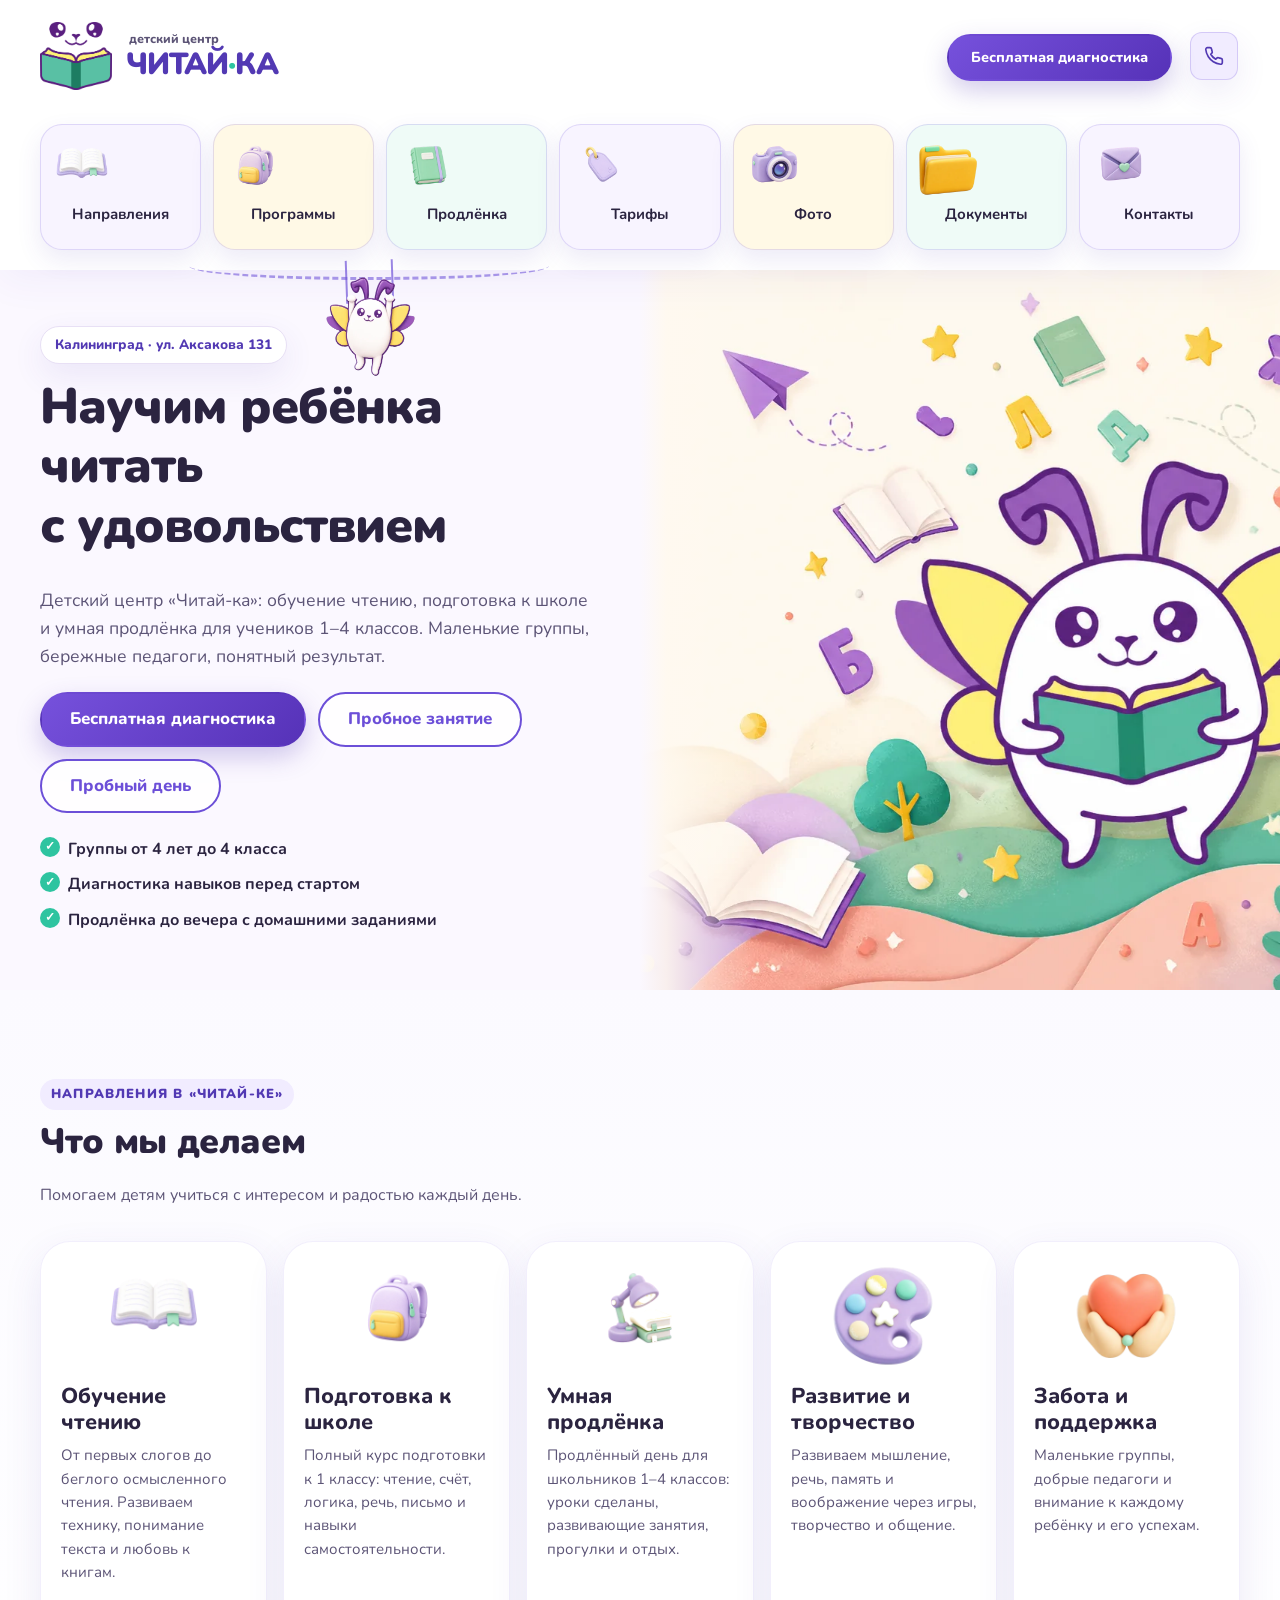
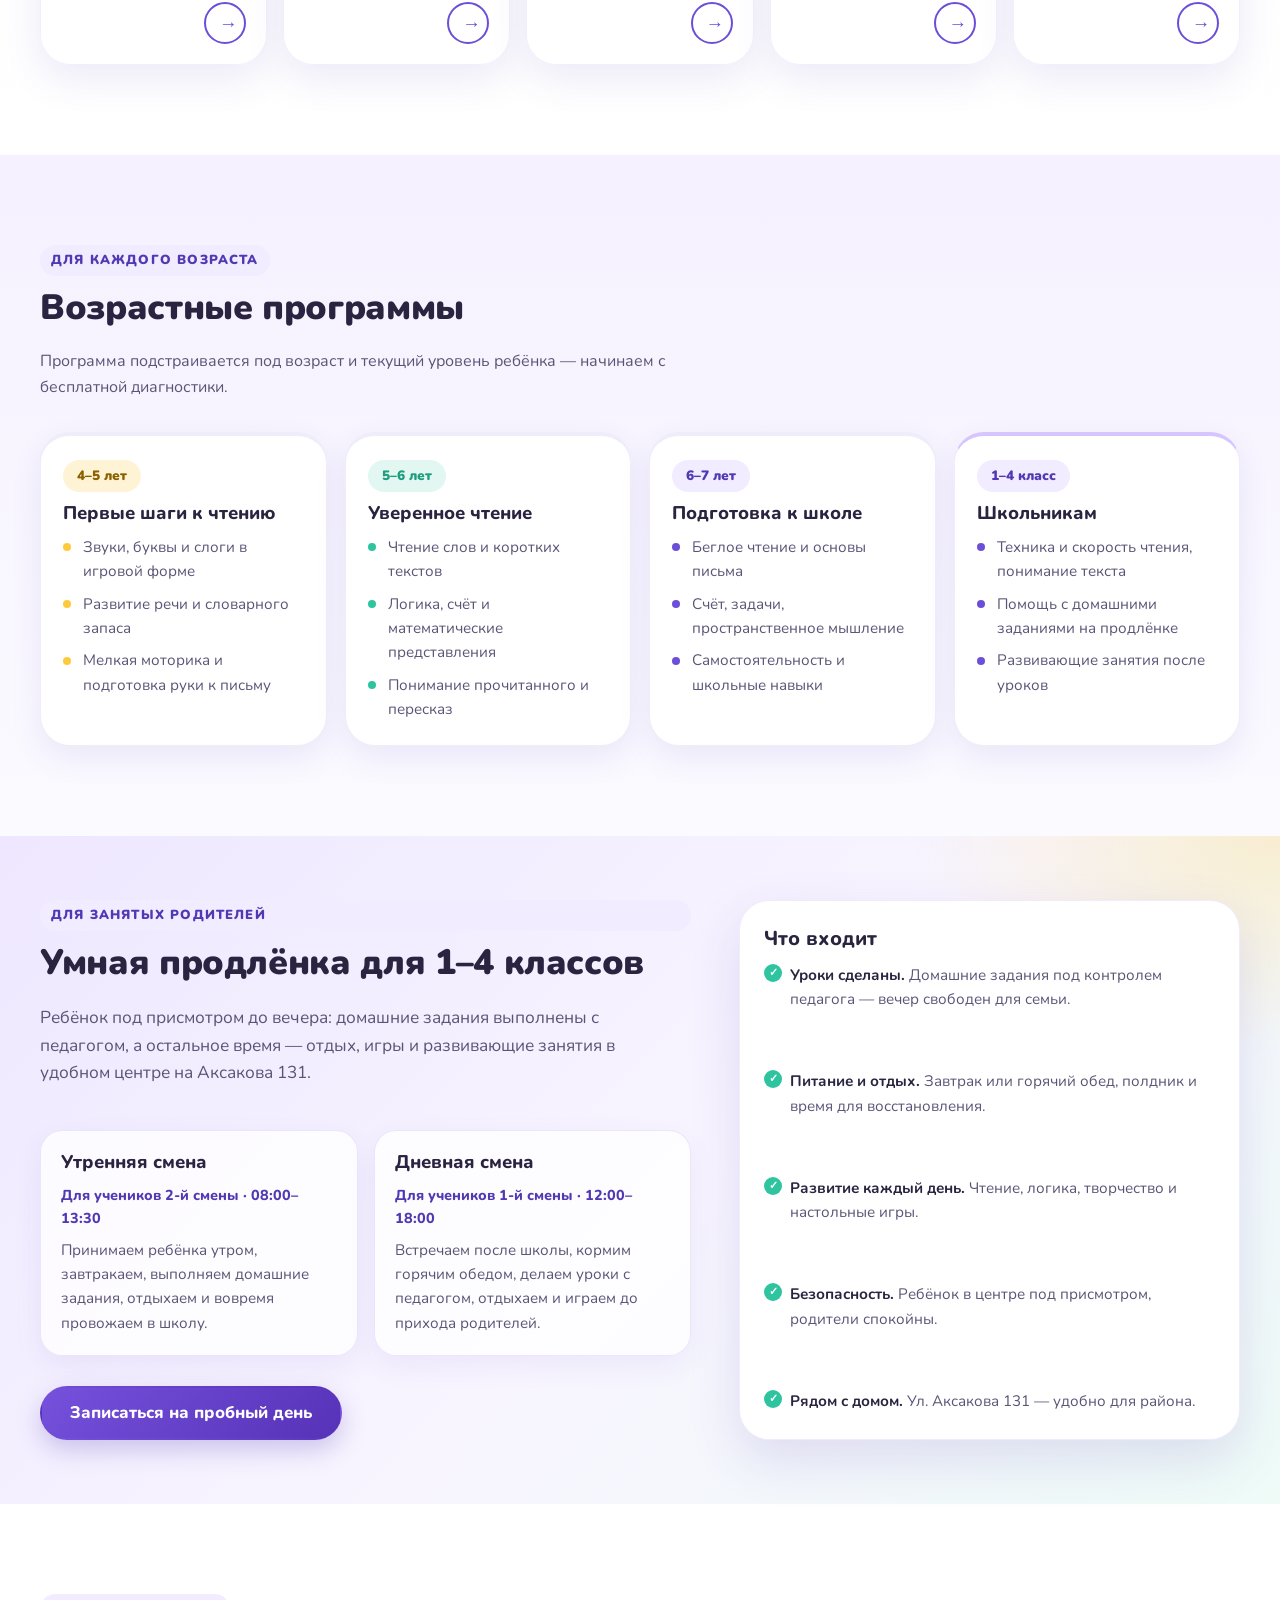
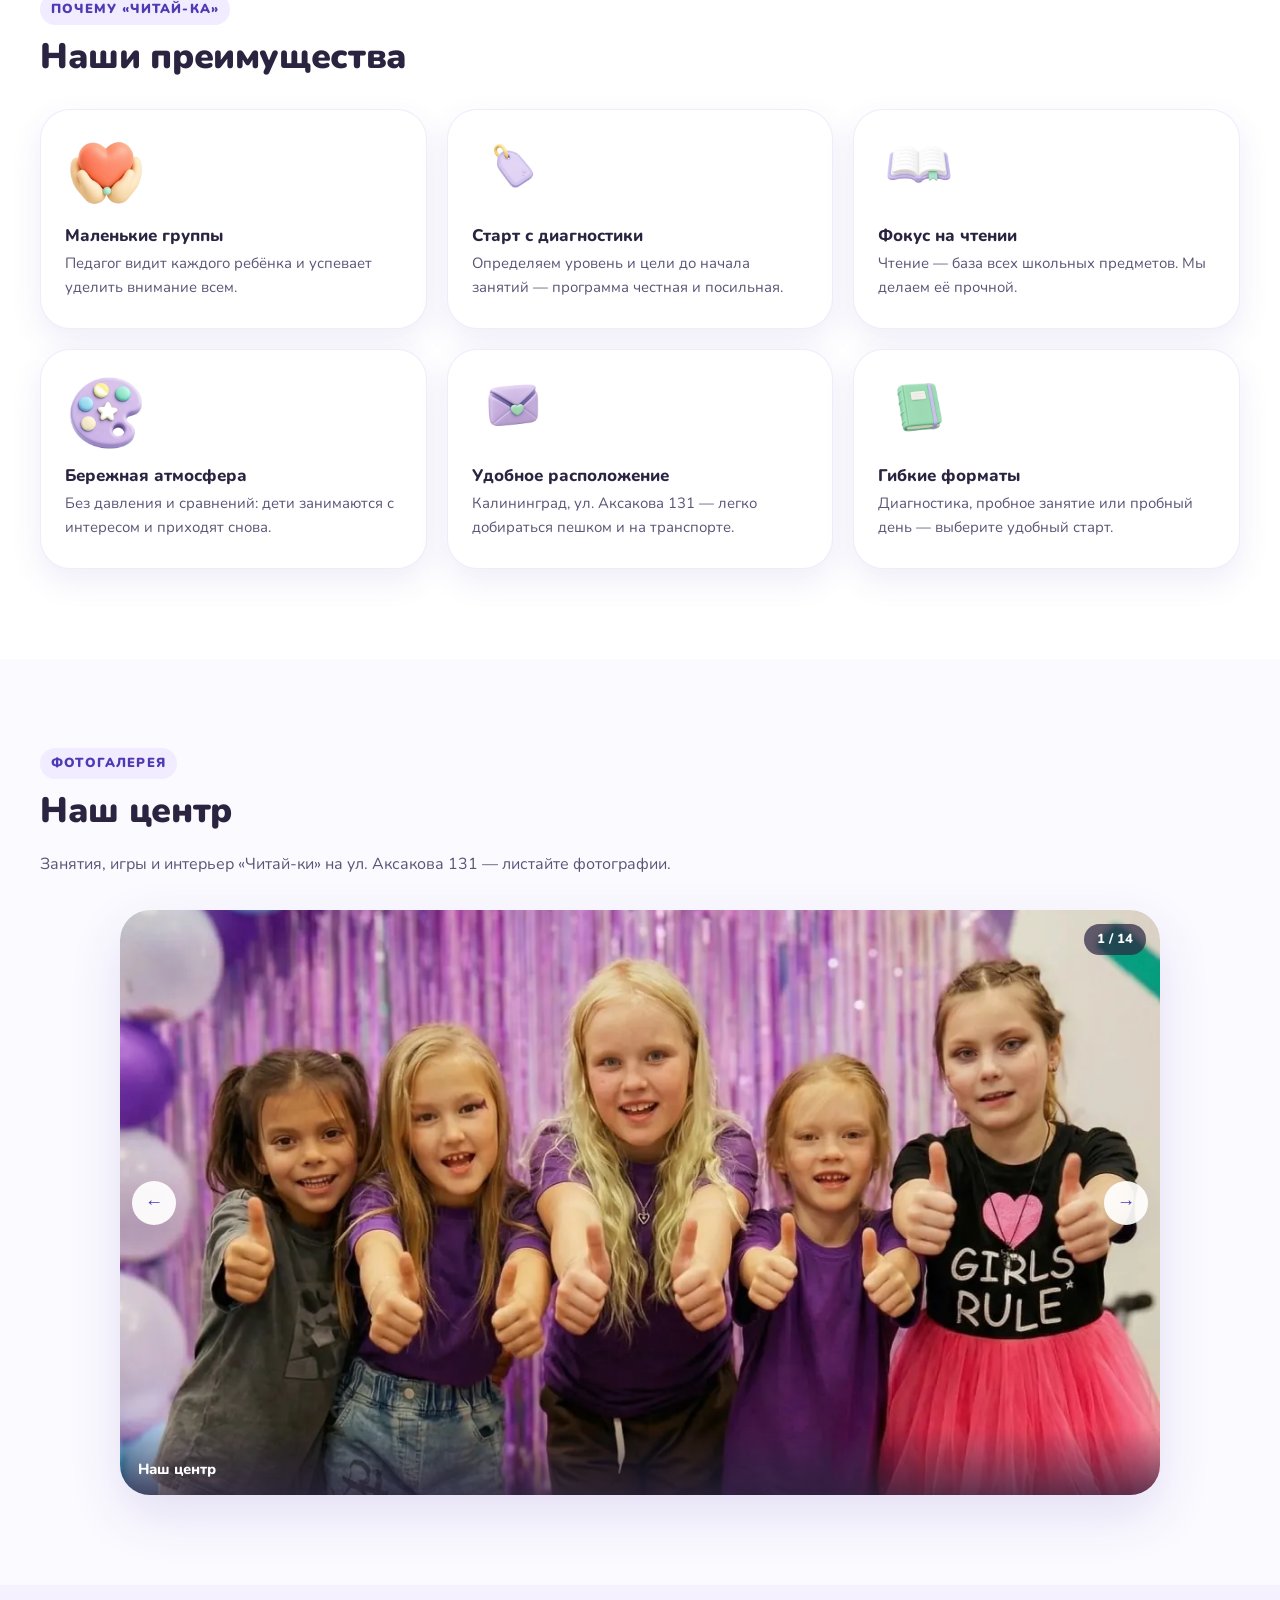
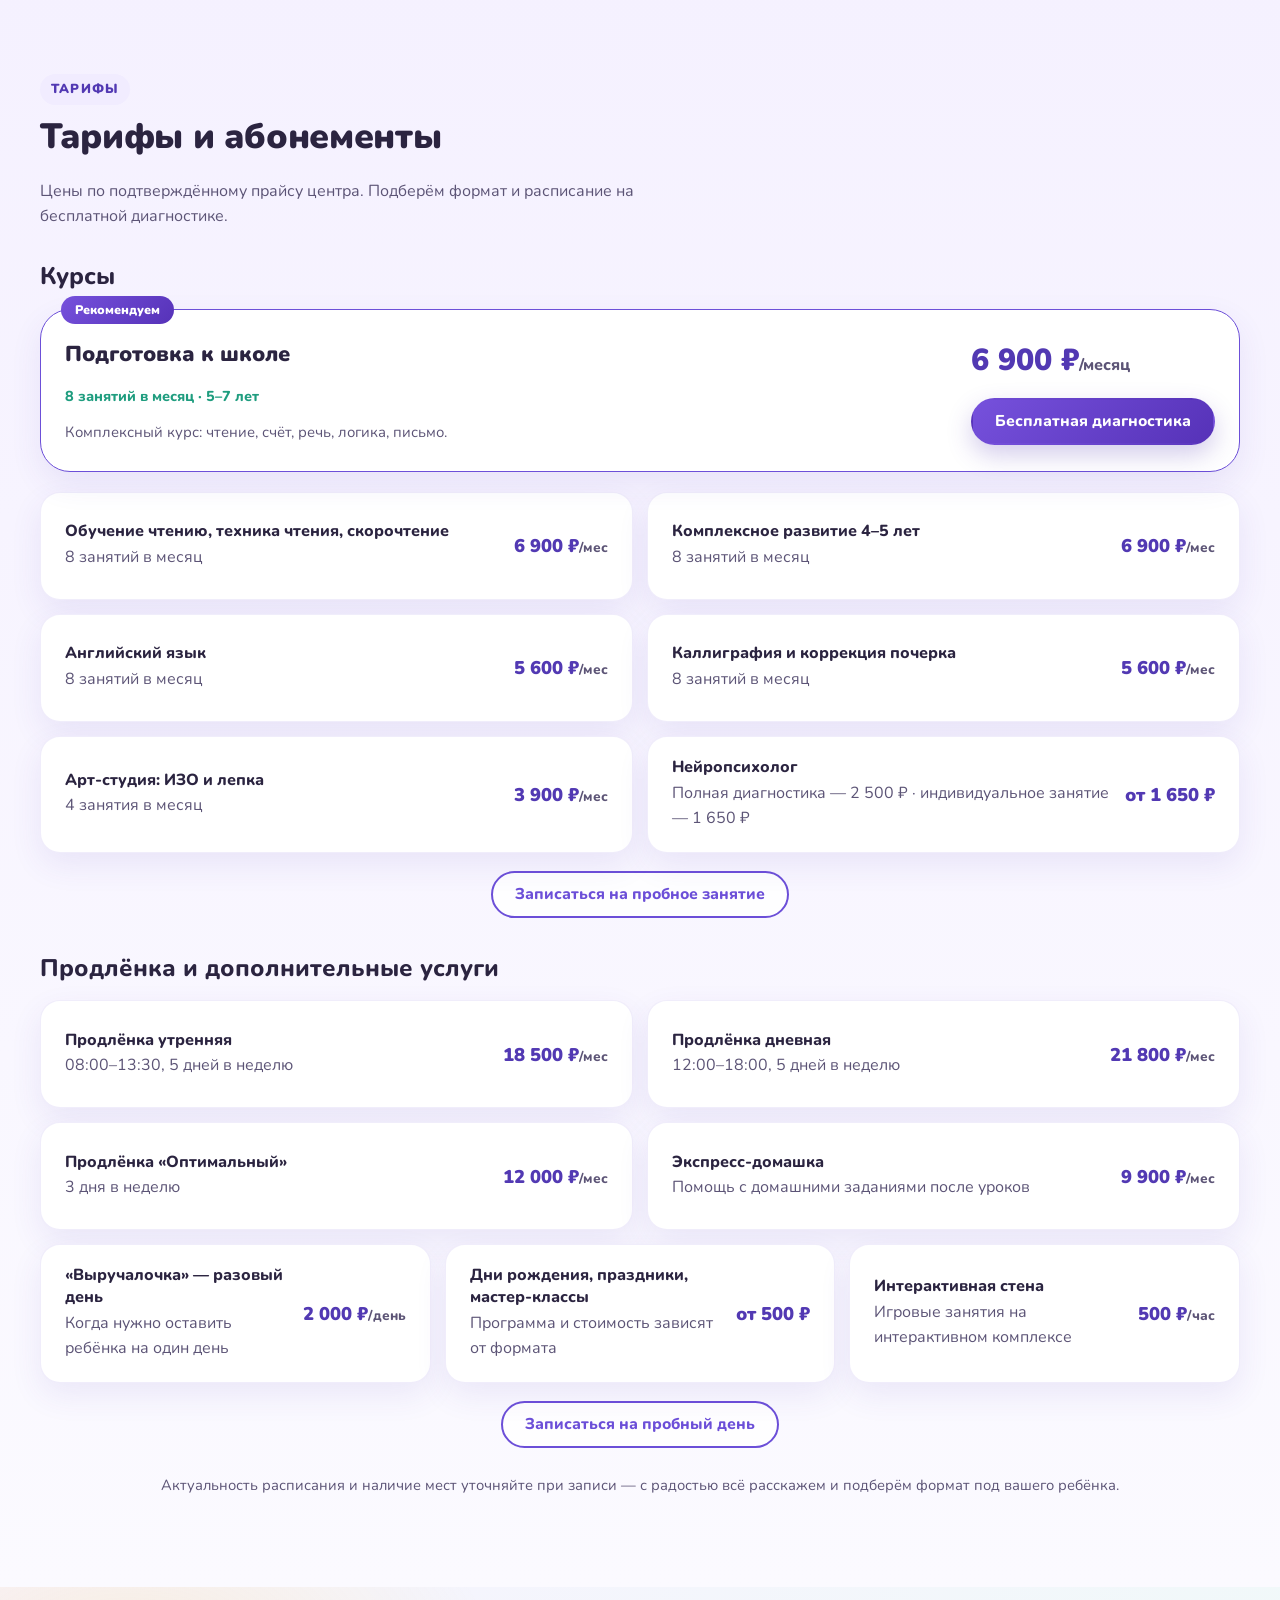
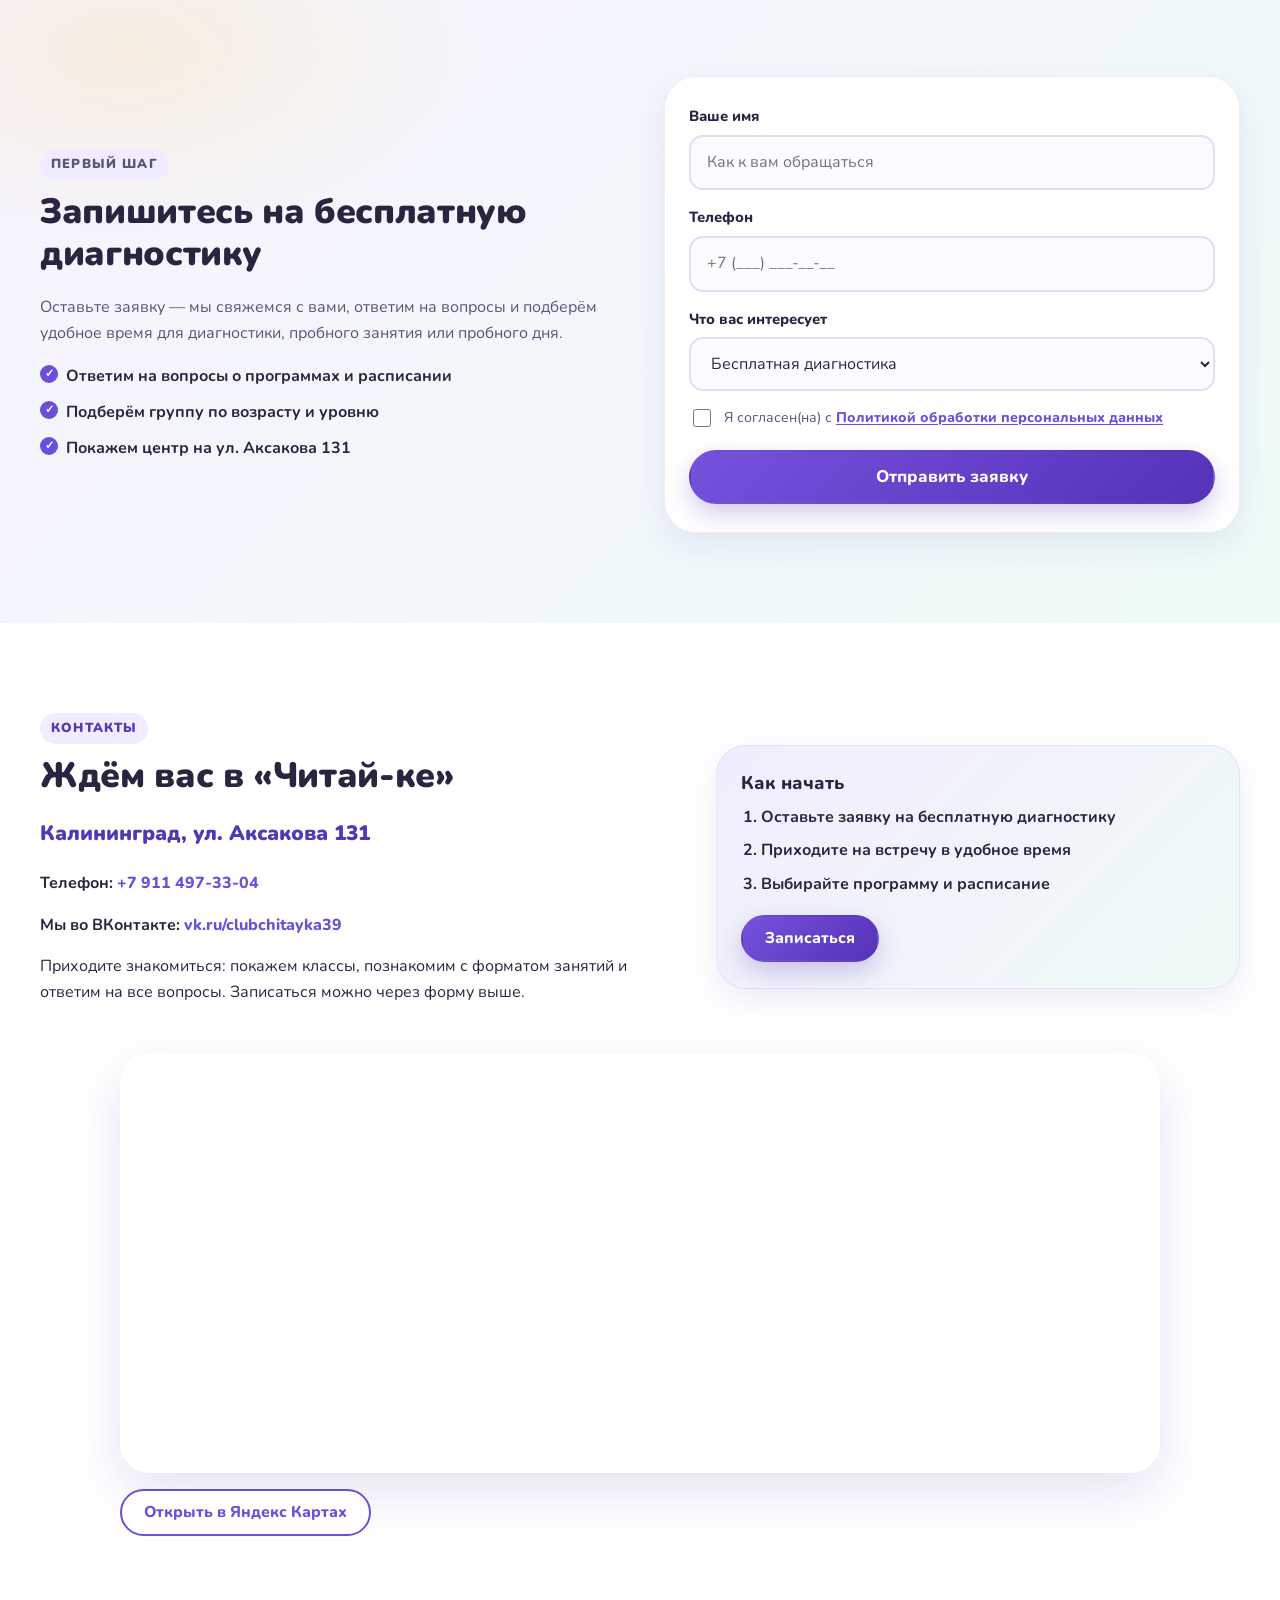
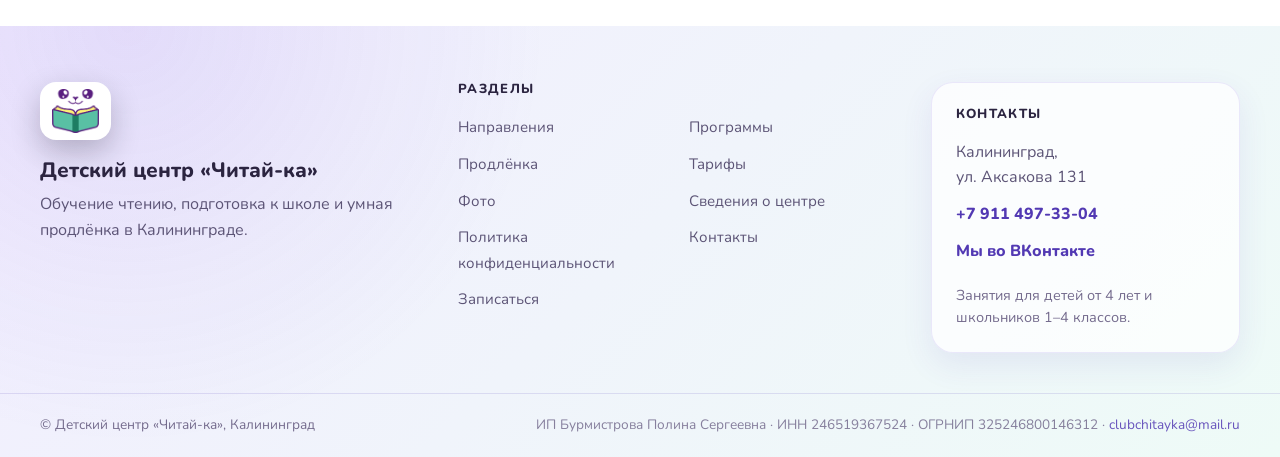
==== preview/index.html @ b053fb89 "Reverse mascot rope into a natural sag" ====
<!doctype html>
<html lang="ru">
<head>
	<meta charset="utf-8">
	<meta name="viewport" content="width=device-width, initial-scale=1">
	<link rel="preload" href="assets/hero-illustration-v2.webp" as="image" type="image/webp" fetchpriority="high">
	<title>Детский центр «Читай-ка» — Калининград, ул. Аксакова 131</title>
	<meta name="description" content="Детский центр «Читай-ка» в Калининграде: обучение чтению, подготовка к школе, умная продлёнка для школьников 1–4 классов. ул. Аксакова 131.">
	<link rel="preconnect" href="https://fonts.googleapis.com">
	<link rel="preconnect" href="https://fonts.gstatic.com" crossorigin>
	<link href="https://fonts.googleapis.com/css2?family=Nunito:ital,wght@0,400;0,600;0,700;0,800;0,900;1,400&display=swap" rel="stylesheet">
	<link rel="stylesheet" href="assets/main.css?v=20260819-6">
</head>
<body class="home-page">
<a class="skip-link" href="#main">К содержимому</a>

<header class="site-header">
	<div class="container site-header__inner">
		<a class="site-header__brand" href="#top" aria-label="Детский центр «Читай-ка» — на главную">
			<img class="site-header__logo" src="assets/logo-chitayka.png" alt="Детский центр «Читай-ка»" width="811" height="765" decoding="async">
			<span class="site-header__brand-copy"><small>детский центр</small><strong>ЧИТАЙ<span>·</span>КА</strong></span>
		</a>
		<a class="site-header__call" href="tel:+79114973304" aria-label="Позвонить в центр «Читай-ка»: +7 911 497-33-04">
			<svg xmlns="http://www.w3.org/2000/svg" width="20" height="20" viewBox="0 0 24 24" fill="none" stroke="currentColor" stroke-width="2" stroke-linecap="round" stroke-linejoin="round" aria-hidden="true"><path d="M22 16.92v3a2 2 0 0 1-2.18 2 19.79 19.79 0 0 1-8.63-3.07 19.5 19.5 0 0 1-6-6 19.79 19.79 0 0 1-3.07-8.67A2 2 0 0 1 4.11 2h3a2 2 0 0 1 2 1.72 12.84 12.84 0 0 0 .7 2.81 2 2 0 0 1-.45 2.11L8.09 9.91a16 16 0 0 0 6 6l1.27-1.27a2 2 0 0 1 2.11-.45 12.84 12.84 0 0 0 2.81.7A2 2 0 0 1 22 16.92z"/></svg>
		</a>
		<button class="site-header__toggle" type="button" aria-expanded="false" aria-controls="primary-menu">
			<span class="site-header__toggle-bar"></span>
			<span class="site-header__toggle-bar"></span>
			<span class="site-header__toggle-bar"></span>
			<span class="visually-hidden">Меню</span>
		</button>
		<nav class="site-header__nav" aria-label="Основное меню">
			<ul id="primary-menu">
				<li><a class="nav-card nav-card--lavender" href="#directions"><img src="assets/icons-v2/book.webp" alt="" width="480" height="480"><span>Направления</span></a></li>
				<li><a class="nav-card nav-card--yellow" href="#programs"><img src="assets/icons-v2/backpack.webp" alt="" width="480" height="480"><span>Программы</span></a></li>
				<li><a class="nav-card nav-card--mint" href="#prodlenka"><img src="assets/icons-v2/notebook.webp" alt="" width="480" height="480"><span>Продлёнка</span></a></li>
				<li><a class="nav-card nav-card--lavender" href="#prices"><img src="assets/icons-v2/tag.webp" alt="" width="480" height="480"><span>Тарифы</span></a></li>
				<li><a class="nav-card nav-card--yellow" href="#gallery"><img src="assets/icons-v2/camera.webp" alt="" width="480" height="480"><span>Фото</span></a></li>
				<li><a class="nav-card nav-card--mint" href="/svedeniya-ob-obrazovatelnoj-organizacii/"><img src="assets/icons-v2/folder.webp" alt="" width="480" height="480"><span>Документы</span></a></li>
				<li><a class="nav-card nav-card--lavender" href="#contacts"><img src="assets/icons-v2/envelope.webp" alt="" width="480" height="480"><span>Контакты</span></a></li>
			</ul>
			<a class="btn btn--accent site-header__cta" href="#lead-form" data-cta="diagnostika">Бесплатная диагностика</a>
		</nav>
		<div class="site-header__mascot" aria-hidden="true">
			<img src="assets/hanging-mascot.webp" alt="" width="420" height="525" decoding="async">
		</div>
	</div>
</header>

<main id="main" class="site-main">

	<section class="hero" id="top">
		<div class="container hero__grid">
			<div class="hero__content">
				<p class="hero__badge">Калининград · ул. Аксакова 131</p>
				<h1>Научим ребёнка читать с&nbsp;удовольствием</h1>
				<p class="hero__lead">Детский центр «Читай-ка»: обучение чтению, подготовка к школе и умная продлёнка для учеников 1–4 классов. Маленькие группы, бережные педагоги, понятный результат.</p>
				<div class="hero__cta">
					<a class="btn btn--accent btn--lg" href="#lead-form" data-cta="diagnostika">Бесплатная диагностика</a>
					<a class="btn btn--ghost btn--lg" href="#lead-form" data-cta="zanyatie">Пробное занятие</a>
					<a class="btn btn--ghost btn--lg" href="#lead-form" data-cta="den">Пробный день</a>
				</div>
				<ul class="hero__points">
					<li>Группы от 4 лет до 4 класса</li>
					<li>Диагностика навыков перед стартом</li>
					<li>Продлёнка до вечера с домашними заданиями</li>
				</ul>
			</div>
			<div class="hero__media">
				<img src="assets/hero-illustration-v2.webp" alt="Дети читают книги в центре «Читай-ка»" width="1586" height="992" decoding="async" fetchpriority="high">
			</div>
		</div>
	</section>

	<section class="section directions" id="directions">
		<div class="container">
			<header class="section__head">
				<p class="section__kicker">Направления в «Читай-ке»</p>
				<h2>Что мы делаем</h2>
				<p class="section__sub">Помогаем детям учиться с интересом и радостью каждый день.</p>
			</header>
			<div class="directions__grid">
				<article class="dir-card dir-card--purple">
					<img class="dir-card__icon" src="assets/icons-v2/book.webp" alt="" width="480" height="480" loading="lazy">
					<h3>Обучение чтению</h3>
					<p>От первых слогов до беглого осмысленного чтения. Развиваем технику, понимание текста и любовь к книгам.</p>
					<a class="dir-card__link" href="#lead-form" data-cta="zanyatie">Записаться на пробное занятие</a>
				</article>
				<article class="dir-card dir-card--mint">
					<img class="dir-card__icon" src="assets/icons-v2/backpack.webp" alt="" width="480" height="480" loading="lazy">
					<h3>Подготовка к школе</h3>
					<p>Полный курс подготовки к 1 классу: чтение, счёт, логика, речь, письмо и навыки самостоятельности.</p>
					<a class="dir-card__link" href="#lead-form" data-cta="diagnostika">Пройти диагностику готовности</a>
				</article>
				<article class="dir-card dir-card--coral">
					<img class="dir-card__icon" src="assets/icons-v2/study.webp" alt="" width="480" height="480" loading="lazy">
					<h3>Умная продлёнка</h3>
					<p>Продлённый день для школьников 1–4 классов: уроки сделаны, развивающие занятия, прогулки и отдых.</p>
					<a class="dir-card__link" href="#prodlenka">Подробнее о продлёнке</a>
				</article>
				<article class="dir-card dir-card--yellow">
					<img class="dir-card__icon" src="assets/icons-v2/palette.webp" alt="" width="480" height="480" loading="lazy">
					<h3>Развитие и творчество</h3>
					<p>Развиваем мышление, речь, память и воображение через игры, творчество и общение.</p>
					<a class="dir-card__link" href="#lead-form" data-cta="zanyatie">Подобрать занятие</a>
				</article>
				<article class="dir-card dir-card--care">
					<img class="dir-card__icon" src="assets/icons-v2/care.webp" alt="" width="480" height="480" loading="lazy">
					<h3>Забота и поддержка</h3>
					<p>Маленькие группы, добрые педагоги и внимание к каждому ребёнку и его успехам.</p>
					<a class="dir-card__link" href="#advantages">Наши преимущества</a>
				</article>
			</div>
		</div>
	</section>

	<section class="section section--tint programs" id="programs">
		<div class="container">
			<header class="section__head">
				<p class="section__kicker">Для каждого возраста</p>
				<h2>Возрастные программы</h2>
				<p class="section__sub">Программа подстраивается под возраст и текущий уровень ребёнка — начинаем с бесплатной диагностики.</p>
			</header>
			<div class="programs__grid">
				<article class="program program--yellow">
					<p class="program__age">4–5 лет</p>
					<h3>Первые шаги к чтению</h3>
					<ul>
						<li>Звуки, буквы и слоги в игровой форме</li>
						<li>Развитие речи и словарного запаса</li>
						<li>Мелкая моторика и подготовка руки к письму</li>
					</ul>
				</article>
				<article class="program program--mint">
					<p class="program__age">5–6 лет</p>
					<h3>Уверенное чтение</h3>
					<ul>
						<li>Чтение слов и коротких текстов</li>
						<li>Логика, счёт и математические представления</li>
						<li>Понимание прочитанного и пересказ</li>
					</ul>
				</article>
				<article class="program program--purple">
					<p class="program__age">6–7 лет</p>
					<h3>Подготовка к школе</h3>
					<ul>
						<li>Беглое чтение и основы письма</li>
						<li>Счёт, задачи, пространственное мышление</li>
						<li>Самостоятельность и школьные навыки</li>
					</ul>
				</article>
				<article class="program program--coral">
					<p class="program__age">1–4 класс</p>
					<h3>Школьникам</h3>
					<ul>
						<li>Техника и скорость чтения, понимание текста</li>
						<li>Помощь с домашними заданиями на продлёнке</li>
						<li>Развивающие занятия после уроков</li>
					</ul>
				</article>
			</div>
		</div>
	</section>

	<section class="section prodlenka" id="prodlenka">
		<div class="container prodlenka__grid">
			<div class="prodlenka__content">
				<p class="section__kicker section__kicker--light">Для занятых родителей</p>
				<h2>Умная продлёнка для 1–4 классов</h2>
				<p class="prodlenka__lead">Ребёнок под присмотром до вечера: домашние задания выполнены с педагогом, а остальное время — отдых, игры и развивающие занятия в удобном центре на Аксакова 131.</p>
				<div class="prodlenka__shifts">
					<div class="shift">
						<h3>Утренняя смена</h3>
						<p class="shift__time">Для учеников 2-й смены · 08:00–13:30</p>
						<p>Принимаем ребёнка утром, завтракаем, выполняем домашние задания, отдыхаем и вовремя провожаем в школу.</p>
					</div>
					<div class="shift">
						<h3>Дневная смена</h3>
						<p class="shift__time">Для учеников 1-й смены · 12:00–18:00</p>
						<p>Встречаем после школы, кормим горячим обедом, делаем уроки с педагогом, отдыхаем и играем до прихода родителей.</p>
					</div>
				</div>
				<a class="btn btn--accent btn--lg" href="#lead-form" data-cta="den">Записаться на пробный день</a>
			</div>
			<aside class="prodlenka__benefits" aria-label="Выгоды продлёнки">
				<h3>Что входит</h3>
				<ul>
					<li><strong>Уроки сделаны.</strong> Домашние задания под контролем педагога — вечер свободен для семьи.</li>
					<li><strong>Питание и отдых.</strong> Завтрак или горячий обед, полдник и время для восстановления.</li>
					<li><strong>Развитие каждый день.</strong> Чтение, логика, творчество и настольные игры.</li>
					<li><strong>Безопасность.</strong> Ребёнок в центре под присмотром, родители спокойны.</li>
					<li><strong>Рядом с домом.</strong> Ул. Аксакова 131 — удобно для района.</li>
				</ul>
			</aside>
		</div>
	</section>

	<section class="section advantages" id="advantages">
		<div class="container">
			<header class="section__head">
				<p class="section__kicker">Почему «Читай-ка»</p>
				<h2>Наши преимущества</h2>
			</header>
			<div class="advantages__grid">
				<div class="benefit-card">
					<img class="benefit-card__icon" src="assets/icons-v2/care.webp" alt="" width="480" height="480" loading="lazy">
					<h3>Маленькие группы</h3>
					<p>Педагог видит каждого ребёнка и успевает уделить внимание всем.</p>
				</div>
				<div class="benefit-card">
					<img class="benefit-card__icon" src="assets/icons-v2/tag.webp" alt="" width="480" height="480" loading="lazy">
					<h3>Старт с диагностики</h3>
					<p>Определяем уровень и цели до начала занятий — программа честная и посильная.</p>
				</div>
				<div class="benefit-card">
					<img class="benefit-card__icon" src="assets/icons-v2/book.webp" alt="" width="480" height="480" loading="lazy">
					<h3>Фокус на чтении</h3>
					<p>Чтение — база всех школьных предметов. Мы делаем её прочной.</p>
				</div>
				<div class="benefit-card">
					<img class="benefit-card__icon" src="assets/icons-v2/palette.webp" alt="" width="480" height="480" loading="lazy">
					<h3>Бережная атмосфера</h3>
					<p>Без давления и сравнений: дети занимаются с интересом и приходят снова.</p>
				</div>
				<div class="benefit-card">
					<img class="benefit-card__icon" src="assets/icons-v2/envelope.webp" alt="" width="480" height="480" loading="lazy">
					<h3>Удобное расположение</h3>
					<p>Калининград, ул. Аксакова 131 — легко добираться пешком и на транспорте.</p>
				</div>
				<div class="benefit-card">
					<img class="benefit-card__icon" src="assets/icons-v2/notebook.webp" alt="" width="480" height="480" loading="lazy">
					<h3>Гибкие форматы</h3>
					<p>Диагностика, пробное занятие или пробный день — выберите удобный старт.</p>
				</div>
			</div>
		</div>
	</section>

	<section class="section gallery" id="gallery">
		<div class="container">
			<header class="section__head">
				<p class="section__kicker">Фотогалерея</p>
				<h2>Наш центр</h2>
				<p class="section__sub">Занятия, игры и интерьер «Читай-ки» на ул. Аксакова 131 — листайте фотографии.</p>
			</header>
			<div class="slider" id="gallerySlider" tabindex="0" role="region" aria-roledescription="слайдер" aria-label="Фотографии детского центра «Читай-ка»">
				<div class="slider__track">
					<figure class="slider__slide">
						<img src="assets/gallery/photo-01.webp" alt="Фото центра «Читай-ка», 1 из 14" loading="lazy" decoding="async">
						<figcaption class="slider__caption">Наш центр</figcaption>
					</figure>
					<figure class="slider__slide">
						<img src="assets/gallery/photo-02.webp" alt="Фото центра «Читай-ка», 2 из 14" loading="lazy" decoding="async">
						<figcaption class="slider__caption">Наш центр</figcaption>
					</figure>
					<figure class="slider__slide">
						<img src="assets/gallery/photo-03.webp" alt="Фото центра «Читай-ка», 3 из 14" loading="lazy" decoding="async">
						<figcaption class="slider__caption">Наш центр</figcaption>
					</figure>
					<figure class="slider__slide">
						<img src="assets/gallery/photo-04.webp" alt="Фото центра «Читай-ка», 4 из 14" loading="lazy" decoding="async">
						<figcaption class="slider__caption">Наш центр</figcaption>
					</figure>
					<figure class="slider__slide">
						<img src="assets/gallery/photo-05.webp" alt="Фото центра «Читай-ка», 5 из 14" loading="lazy" decoding="async">
						<figcaption class="slider__caption">Наш центр</figcaption>
					</figure>
					<figure class="slider__slide">
						<img src="assets/gallery/photo-06.webp" alt="Фото центра «Читай-ка», 6 из 14" loading="lazy" decoding="async">
						<figcaption class="slider__caption">Наш центр</figcaption>
					</figure>
					<figure class="slider__slide">
						<img src="assets/gallery/photo-07.webp" alt="Фото центра «Читай-ка», 7 из 14" loading="lazy" decoding="async">
						<figcaption class="slider__caption">Наш центр</figcaption>
					</figure>
					<figure class="slider__slide">
						<img src="assets/gallery/photo-08.webp" alt="Фото центра «Читай-ка», 8 из 14" loading="lazy" decoding="async">
						<figcaption class="slider__caption">Наш центр</figcaption>
					</figure>
					<figure class="slider__slide">
						<img src="assets/gallery/photo-09.webp" alt="Фото центра «Читай-ка», 9 из 14" loading="lazy" decoding="async">
						<figcaption class="slider__caption">Наш центр</figcaption>
					</figure>
					<figure class="slider__slide">
						<img src="assets/gallery/photo-10.webp" alt="Фото центра «Читай-ка», 10 из 14" loading="lazy" decoding="async">
						<figcaption class="slider__caption">Наш центр</figcaption>
					</figure>
					<figure class="slider__slide">
						<img src="assets/gallery/photo-11.webp" alt="Фото центра «Читай-ка», 11 из 14" loading="lazy" decoding="async">
						<figcaption class="slider__caption">Наш центр</figcaption>
					</figure>
					<figure class="slider__slide">
						<img src="assets/gallery/photo-12.webp" alt="Фото центра «Читай-ка», 12 из 14" loading="lazy" decoding="async">
						<figcaption class="slider__caption">Наш центр</figcaption>
					</figure>
					<figure class="slider__slide">
						<img src="assets/gallery/photo-13.webp" alt="Фото центра «Читай-ка», 13 из 14" loading="lazy" decoding="async">
						<figcaption class="slider__caption">Наш центр</figcaption>
					</figure>
					<figure class="slider__slide">
						<img src="assets/gallery/photo-14.webp" alt="Фото центра «Читай-ка», 14 из 14" loading="lazy" decoding="async">
						<figcaption class="slider__caption">Наш центр</figcaption>
					</figure>
				</div>
				<button class="slider__btn slider__btn--prev" type="button" aria-label="Предыдущее фото">←</button>
				<button class="slider__btn slider__btn--next" type="button" aria-label="Следующее фото">→</button>
				<p class="slider__counter" aria-live="polite">1 / 14</p>
			</div>
		</div>
	</section>

	<section class="section section--tint prices" id="prices">
		<div class="container">
			<header class="section__head">
				<p class="section__kicker">Тарифы</p>
				<h2>Тарифы и абонементы</h2>
				<p class="section__sub">Цены по подтверждённому прайсу центра. Подберём формат и расписание на бесплатной диагностике.</p>
			</header>

			<div class="prices__group">
				<h3 class="prices__group-title">Курсы</h3>
				<div class="prices__courses">
					<article class="price-card price-card--featured">
						<h4>Подготовка к школе</h4>
						<p class="price-card__value">6 900 ₽<span class="price-card__per">/месяц</span></p>
						<p class="price-card__meta">8 занятий в месяц · 5–7 лет</p>
						<p class="price-card__note">Комплексный курс: чтение, счёт, речь, логика, письмо.</p>
						<a class="btn btn--accent" href="#lead-form" data-cta="diagnostika">Бесплатная диагностика</a>
					</article>
					<ul class="price-list">
						<li class="price-row">
							<div class="price-row__info">
								<p class="price-row__name">Обучение чтению, техника чтения, скорочтение</p>
								<p class="price-row__meta">8 занятий в месяц</p>
							</div>
							<p class="price-row__value">6 900 ₽<span>/мес</span></p>
						</li>
						<li class="price-row">
							<div class="price-row__info">
								<p class="price-row__name">Комплексное развитие 4–5 лет</p>
								<p class="price-row__meta">8 занятий в месяц</p>
							</div>
							<p class="price-row__value">6 900 ₽<span>/мес</span></p>
						</li>
						<li class="price-row">
							<div class="price-row__info">
								<p class="price-row__name">Английский язык</p>
								<p class="price-row__meta">8 занятий в месяц</p>
							</div>
							<p class="price-row__value">5 600 ₽<span>/мес</span></p>
						</li>
						<li class="price-row">
							<div class="price-row__info">
								<p class="price-row__name">Каллиграфия и коррекция почерка</p>
								<p class="price-row__meta">8 занятий в месяц</p>
							</div>
							<p class="price-row__value">5 600 ₽<span>/мес</span></p>
						</li>
						<li class="price-row">
							<div class="price-row__info">
								<p class="price-row__name">Арт-студия: ИЗО и лепка</p>
								<p class="price-row__meta">4 занятия в месяц</p>
							</div>
							<p class="price-row__value">3 900 ₽<span>/мес</span></p>
						</li>
						<li class="price-row">
							<div class="price-row__info">
								<p class="price-row__name">Нейропсихолог</p>
								<p class="price-row__meta">Полная диагностика — 2 500 ₽ · индивидуальное занятие — 1 650 ₽</p>
							</div>
							<p class="price-row__value">от 1 650 ₽</p>
						</li>
					</ul>
				</div>
				<a class="btn btn--ghost prices__group-cta" href="#lead-form" data-cta="zanyatie">Записаться на пробное занятие</a>
			</div>

			<div class="prices__group">
				<h3 class="prices__group-title">Продлёнка и дополнительные услуги</h3>
				<ul class="price-list">
					<li class="price-row">
						<div class="price-row__info">
							<p class="price-row__name">Продлёнка утренняя</p>
							<p class="price-row__meta">08:00–13:30, 5 дней в неделю</p>
						</div>
						<p class="price-row__value">18 500 ₽<span>/мес</span></p>
					</li>
					<li class="price-row">
						<div class="price-row__info">
							<p class="price-row__name">Продлёнка дневная</p>
							<p class="price-row__meta">12:00–18:00, 5 дней в неделю</p>
						</div>
						<p class="price-row__value">21 800 ₽<span>/мес</span></p>
					</li>
					<li class="price-row">
						<div class="price-row__info">
							<p class="price-row__name">Продлёнка «Оптимальный»</p>
							<p class="price-row__meta">3 дня в неделю</p>
						</div>
						<p class="price-row__value">12 000 ₽<span>/мес</span></p>
					</li>
					<li class="price-row">
						<div class="price-row__info">
							<p class="price-row__name">Экспресс-домашка</p>
							<p class="price-row__meta">Помощь с домашними заданиями после уроков</p>
						</div>
						<p class="price-row__value">9 900 ₽<span>/мес</span></p>
					</li>
					<li class="price-row">
						<div class="price-row__info">
							<p class="price-row__name">«Выручалочка» — разовый день</p>
							<p class="price-row__meta">Когда нужно оставить ребёнка на один день</p>
						</div>
						<p class="price-row__value">2 000 ₽<span>/день</span></p>
					</li>
					<li class="price-row">
						<div class="price-row__info">
							<p class="price-row__name">Дни рождения, праздники, мастер-классы</p>
							<p class="price-row__meta">Программа и стоимость зависят от формата</p>
						</div>
						<p class="price-row__value">от 500 ₽</p>
					</li>
					<li class="price-row">
						<div class="price-row__info">
							<p class="price-row__name">Интерактивная стена</p>
							<p class="price-row__meta">Игровые занятия на интерактивном комплексе</p>
						</div>
						<p class="price-row__value">500 ₽<span>/час</span></p>
					</li>
				</ul>
				<a class="btn btn--ghost prices__group-cta" href="#lead-form" data-cta="den">Записаться на пробный день</a>
			</div>

			<p class="prices__note">Актуальность расписания и наличие мест уточняйте при записи — с радостью всё расскажем и подберём формат под вашего ребёнка.</p>
		</div>
	</section>

	<section class="section lead" id="lead-form">
		<div class="container lead__grid">
			<div class="lead__content">
				<p class="section__kicker">Первый шаг</p>
				<h2>Запишитесь на бесплатную диагностику</h2>
				<p>Оставьте заявку — мы свяжемся с вами, ответим на вопросы и подберём удобное время для диагностики, пробного занятия или пробного дня.</p>
				<ul class="lead__points">
					<li>Ответим на вопросы о программах и расписании</li>
					<li>Подберём группу по возрасту и уровню</li>
					<li>Покажем центр на ул. Аксакова 131</li>
				</ul>
			</div>
			<form class="lead__form" id="leadForm" novalidate>
				<div class="field">
					<label for="lead-name">Ваше имя</label>
					<input type="text" id="lead-name" name="name" autocomplete="name" required placeholder="Как к вам обращаться">
				</div>
				<div class="field">
					<label for="lead-phone">Телефон</label>
					<input type="tel" id="lead-phone" name="phone" autocomplete="tel" required placeholder="+7 (___) ___-__-__">
				</div>
				<div class="field">
					<label for="lead-topic">Что вас интересует</label>
					<select id="lead-topic" name="topic" required>
						<option value="diagnostika">Бесплатная диагностика</option>
						<option value="zanyatie">Пробное занятие</option>
						<option value="den">Пробный день на продлёнке</option>
					</select>
				</div>
				<div class="field field--hp" aria-hidden="true">
					<label for="lead-company">Компания</label>
					<input type="text" id="lead-company" name="company" tabindex="-1" autocomplete="off">
				</div>
				<label class="consent">
					<input type="checkbox" id="lead-consent" name="consent" required>
					<span>Я согласен(на) с <a href="/politika-konfidencialnosti/" target="_blank" rel="noopener">Политикой обработки персональных данных</a></span>
				</label>
				<button class="btn btn--accent btn--lg lead__submit" type="submit">Отправить заявку</button>
				<p class="lead__notice" id="leadNotice" hidden>Спасибо! Это демонстрационная версия сайта: заявка никуда не отправлена, данные не сохраняются.</p>
			</form>
		</div>
	</section>

	<section class="section contacts" id="contacts">
		<div class="container contacts__grid">
			<div>
				<p class="section__kicker">Контакты</p>
				<h2>Ждём вас в «Читай-ке»</h2>
				<p class="contacts__address">Калининград, ул. Аксакова 131</p>
				<p class="contacts__line">Телефон: <a href="tel:+79114973304">+7 911 497-33-04</a></p>
				<p class="contacts__line">Мы во ВКонтакте: <a href="https://vk.ru/clubchitayka39" target="_blank" rel="noopener">vk.ru/clubchitayka39</a></p>
				<p>Приходите знакомиться: покажем классы, познакомим с форматом занятий и ответим на все вопросы. Записаться можно через форму выше.</p>
			</div>
			<div class="contacts__card">
				<h3>Как начать</h3>
				<ol class="contacts__steps">
					<li>Оставьте заявку на бесплатную диагностику</li>
					<li>Приходите на встречу в удобное время</li>
					<li>Выбирайте программу и расписание</li>
				</ol>
				<a class="btn btn--accent" href="#lead-form" data-cta="diagnostika">Записаться</a>
			</div>
		</div>
		<div class="container">
			<div class="contacts__map">
				<iframe src="https://yandex.ru/map-widget/v1/?ll=20.5819006%2C54.7118319&amp;z=16&amp;pt=20.5819006%2C54.7118319%2Cpm2rdm" title="Детский центр «Читай-ка» на карте: Калининград, ул. Аксакова 131" loading="lazy" referrerpolicy="no-referrer-when-downgrade" allowfullscreen></iframe>
				<p class="contacts__map-actions">
					<a class="btn btn--ghost" href="https://yandex.ru/maps/?text=%D0%9A%D0%B0%D0%BB%D0%B8%D0%BD%D0%B8%D0%BD%D0%B3%D1%80%D0%B0%D0%B4%2C%20%D1%83%D0%BB%D0%B8%D1%86%D0%B0%20%D0%90%D0%BA%D1%81%D0%B0%D0%BA%D0%BE%D0%B2%D0%B0%20131" target="_blank" rel="noopener">Открыть в Яндекс Картах</a>
				</p>
			</div>
		</div>
	</section>

</main>

<footer class="site-footer" id="site-footer">
	<div class="container site-footer__grid">
		<div class="site-footer__brand">
			<img src="assets/logo-chitayka.png" alt="Детский центр «Читай-ка»" class="site-footer__logo">
			<p class="site-footer__title">Детский центр «Читай-ка»</p>
			<p>Обучение чтению, подготовка к школе и умная продлёнка в Калининграде.</p>
		</div>
		<nav class="site-footer__nav" aria-label="Меню в подвале">
			<h3>Разделы</h3>
			<ul>
				<li><a href="#directions">Направления</a></li>
				<li><a href="#programs">Программы</a></li>
				<li><a href="#prodlenka">Продлёнка</a></li>
				<li><a href="#prices">Тарифы</a></li>
				<li><a href="#gallery">Фото</a></li>
				<li><a href="/svedeniya-ob-obrazovatelnoj-organizacii/">Сведения о центре</a></li>
				<li><a href="/politika-konfidencialnosti/">Политика конфиденциальности</a></li>
				<li><a href="#contacts">Контакты</a></li>
				<li><a href="#lead-form">Записаться</a></li>
			</ul>
		</nav>
		<div class="site-footer__contacts">
			<h3>Контакты</h3>
			<p>Калининград,<br>ул. Аксакова 131</p>
			<p><a href="tel:+79114973304">+7 911 497-33-04</a></p>
			<p><a href="https://vk.ru/clubchitayka39" target="_blank" rel="noopener">Мы во ВКонтакте</a></p>
			<p class="site-footer__note">Занятия для детей от 4 лет и школьников 1–4 классов.</p>
		</div>
	</div>
	<div class="container site-footer__bottom">
		<p>© Детский центр «Читай-ка», Калининград</p>
		<p class="site-footer__requisites">ИП Бурмистрова Полина Сергеевна · ИНН 246519367524 · ОГРНИП 325246800146312 · <a href="mailto:clubchitayka@mail.ru">clubchitayka@mail.ru</a></p>
	</div>
</footer>

<script src="assets/main.js?v=20260818-9" defer></script>
</body>
</html>
---- preview/assets/main.css ----
/* ==========================================================================
   Детский центр «Читай-ка» — preview styles
   Mobile-first. Палитра: фиолетовый / мята / жёлтый / коралл. Шрифт: Nunito.
   ========================================================================== */

:root {
	--purple: #6c4fd8;
	--purple-dark: #5239b3;
	--purple-soft: #f1ecff;
	--mint: #2ec4a0;
	--mint-dark: #1f9d7f;
	--mint-soft: #e2f7f1;
	--yellow: #ffc93c;
	--yellow-soft: #fff3d6;
	--coral: #ff6f61;
	--coral-dark: #e35648;
	--coral-soft: #ffe9e6;
	--cream: #fbf8ff;
	--ink: #2b2440;
	--ink-soft: #5c5476;
	--line: #e8e0f5;
	--white: #ffffff;
	--radius: 22px;
	--radius-lg: 30px;
	--shadow: 0 12px 32px rgba(82, 57, 179, 0.09);
	--shadow-strong: 0 20px 52px rgba(82, 57, 179, 0.14);
	--container: 1200px;
}

*,
*::before,
*::after {
	box-sizing: border-box;
}

html {
	scroll-behavior: smooth;
}

body {
	margin: 0;
	font-family: "Nunito", "Segoe UI", Arial, sans-serif;
	font-size: 16px;
	line-height: 1.6;
	color: var(--ink);
	background: var(--white);
	overflow-x: clip;
	-webkit-font-smoothing: antialiased;
}

img {
	max-width: 100%;
	height: auto;
	display: block;
}

h1, h2, h3 {
	line-height: 1.2;
	margin: 0 0 0.6em;
	font-weight: 800;
	color: var(--ink);
}

h1 {
	font-size: clamp(1.9rem, 6vw, 3.1rem);
	font-weight: 900;
	letter-spacing: -0.02em;
}

h2 {
	font-size: clamp(1.5rem, 4.5vw, 2.2rem);
	font-weight: 900;
	letter-spacing: -0.01em;
}

h3 {
	font-size: 1.15rem;
}

p {
	margin: 0 0 1em;
}

a {
	color: var(--purple);
	text-decoration: none;
}

a:hover {
	text-decoration: underline;
}

.container {
	width: 100%;
	max-width: calc(var(--container) + 80px);
	margin: 0 auto;
	padding: 0 clamp(20px, 4vw, 40px);
}

.visually-hidden {
	position: absolute;
	width: 1px;
	height: 1px;
	margin: -1px;
	padding: 0;
	overflow: hidden;
	clip: rect(0 0 0 0);
	white-space: nowrap;
	border: 0;
}

.skip-link {
	position: absolute;
	left: 12px;
	top: -60px;
	z-index: 100;
	background: var(--purple);
	color: var(--white);
	padding: 10px 16px;
	border-radius: 10px;
	transition: top 0.2s ease;
}

.skip-link:focus {
	top: 12px;
	text-decoration: none;
}

/* --------------------------------------------------------------------------
   Buttons
   -------------------------------------------------------------------------- */

.btn {
	display: inline-flex;
	align-items: center;
	justify-content: center;
	gap: 8px;
	padding: 12px 22px;
	border: 2px solid transparent;
	border-radius: 999px;
	font-family: inherit;
	font-size: 0.98rem;
	font-weight: 800;
	line-height: 1.2;
	cursor: pointer;
	transition: transform 0.15s ease, box-shadow 0.15s ease, background-color 0.15s ease, border-color 0.15s ease;
	text-decoration: none;
}

.btn:hover {
	text-decoration: none;
	transform: translateY(-2px);
}

.btn--lg {
	padding: 15px 28px;
	font-size: 1.05rem;
}

.btn--accent {
	background: var(--coral);
	color: var(--white);
	box-shadow: 0 8px 20px rgba(255, 111, 97, 0.35);
}

.btn--accent:hover {
	background: var(--coral-dark);
	color: var(--white);
}

.btn--ghost {
	background: var(--white);
	border-color: var(--purple);
	color: var(--purple);
}

.btn--ghost:hover {
	background: var(--purple);
	color: var(--white);
}

/* --------------------------------------------------------------------------
   Header
   -------------------------------------------------------------------------- */

.site-header {
	position: sticky;
	top: 0;
	z-index: 50;
	background: var(--white);
	border-bottom: 1px solid var(--line);
}

.site-header__inner {
	display: flex;
	align-items: center;
	justify-content: space-between;
	gap: 16px;
	min-height: 72px;
}

.site-header__brand {
	display: inline-flex;
	align-items: center;
}

.site-header__logo {
	height: 44px;
	width: auto;
}

.site-header__toggle {
	display: inline-flex;
	flex-direction: column;
	justify-content: center;
	gap: 5px;
	width: 44px;
	height: 44px;
	padding: 10px;
	background: var(--purple-soft);
	border: 0;
	border-radius: 12px;
	cursor: pointer;
}

.site-header__toggle-bar {
	display: block;
	height: 3px;
	border-radius: 2px;
	background: var(--purple-dark);
}

.site-header__nav {
	position: absolute;
	top: 72px;
	left: 0;
	right: 0;
	display: none;
	flex-direction: column;
	gap: 12px;
	padding: 18px 20px 22px;
	background: var(--white);
	border-bottom: 1px solid var(--line);
	box-shadow: var(--shadow);
}

.site-header__nav.is-open {
	display: flex;
}

.site-header__nav ul {
	list-style: none;
	margin: 0;
	padding: 0;
	display: flex;
	flex-direction: column;
	gap: 4px;
}

.site-header__nav a:not(.btn) {
	display: block;
	padding: 10px 6px;
	font-weight: 700;
	color: var(--ink);
	border-radius: 10px;
}

.site-header__nav a:not(.btn):hover {
	background: var(--purple-soft);
	color: var(--purple-dark);
	text-decoration: none;
}

.site-header__cta {
	align-self: flex-start;
}

.site-header__call {
	display: inline-flex;
	align-items: center;
	justify-content: center;
	width: 44px;
	height: 44px;
	margin-left: auto;
	background: var(--purple-soft);
	border-radius: 12px;
	color: var(--purple-dark);
}

.site-header__call:hover {
	background: var(--purple);
	color: var(--white);
	text-decoration: none;
}

/* --------------------------------------------------------------------------
   Hero
   -------------------------------------------------------------------------- */

.hero {
	position: relative;
	background:
		radial-gradient(700px 320px at 85% -10%, var(--yellow-soft) 0%, rgba(255, 243, 214, 0) 70%),
		var(--cream);
	padding: 40px 0 48px;
	overflow: hidden;
}

.hero__grid {
	display: grid;
	gap: 32px;
}

.hero__badge {
	display: inline-block;
	margin-bottom: 14px;
	padding: 7px 14px;
	background: var(--white);
	border: 1px solid var(--line);
	border-radius: 999px;
	font-size: 0.85rem;
	font-weight: 800;
	color: var(--purple-dark);
	box-shadow: var(--shadow);
}

.hero__lead {
	font-size: 1.1rem;
	color: var(--ink-soft);
	max-width: 34em;
}

.hero__cta {
	display: flex;
	flex-wrap: wrap;
	gap: 12px;
	margin: 22px 0 24px;
}

.hero__points {
	list-style: none;
	margin: 0;
	padding: 0;
	display: grid;
	gap: 10px;
}

.hero__points li {
	position: relative;
	padding-left: 28px;
	font-weight: 700;
}

.hero__points li::before {
	content: "✓";
	position: absolute;
	left: 0;
	top: 0;
	width: 20px;
	height: 20px;
	display: inline-flex;
	align-items: center;
	justify-content: center;
	background: var(--mint);
	color: var(--white);
	font-size: 0.75rem;
	font-weight: 900;
	border-radius: 50%;
}

.hero__media img {
	width: 100%;
	max-width: 620px;
	margin: 0 auto;
	border-radius: var(--radius-lg);
	box-shadow: var(--shadow-strong);
}

/* --------------------------------------------------------------------------
   Sections
   -------------------------------------------------------------------------- */

.section {
	padding: clamp(48px, 7vw, 104px) 0;
}

.section--tint {
	background: linear-gradient(180deg, var(--purple-soft) 0%, var(--white) 100%);
}

.section__head {
	max-width: 640px;
	margin-bottom: 32px;
}

.section__kicker {
	display: inline-block;
	margin-bottom: 10px;
	font-size: 0.82rem;
	font-weight: 900;
	letter-spacing: 0.09em;
	text-transform: uppercase;
	color: var(--coral-dark);
}

.section__kicker--light {
	color: var(--yellow);
}

.section__sub {
	color: var(--ink-soft);
	margin-bottom: 0;
}

/* --------------------------------------------------------------------------
   Directions
   -------------------------------------------------------------------------- */

.directions__grid {
	display: grid;
	gap: 18px;
}

.dir-card {
	position: relative;
	padding: 26px 24px 24px;
	border-radius: var(--radius-lg);
	box-shadow: var(--shadow);
	overflow: hidden;
}

.dir-card::after {
	content: "";
	position: absolute;
	right: -40px;
	top: -40px;
	width: 130px;
	height: 130px;
	border-radius: 50%;
	background: rgba(255, 255, 255, 0.35);
}

.dir-card h3 {
	font-size: 1.35rem;
	margin-bottom: 0.4em;
}

.dir-card p {
	margin-bottom: 1.2em;
}

.dir-card--purple {
	background: var(--purple);
	color: var(--purple-soft);
}

.dir-card--purple h3 { color: var(--white); }

.dir-card--mint {
	background: var(--mint);
	color: #eafaf5;
}

.dir-card--mint h3 { color: var(--white); }

.dir-card--coral {
	background: var(--coral);
	color: var(--coral-soft);
}

.dir-card--coral h3 { color: var(--white); }

.dir-card__icon {
	display: inline-flex;
	align-items: center;
	justify-content: center;
	width: 54px;
	height: 54px;
	margin-bottom: 16px;
	font-size: 1.6rem;
	background: rgba(255, 255, 255, 0.92);
	border-radius: 16px;
	box-shadow: 0 6px 14px rgba(43, 36, 64, 0.15);
}

.dir-card__link {
	display: inline-flex;
	align-items: center;
	gap: 6px;
	font-weight: 800;
	color: var(--white);
	border-bottom: 2px solid rgba(255, 255, 255, 0.5);
}

.dir-card__link::after {
	content: "→";
}

.dir-card__link:hover {
	color: var(--white);
	border-bottom-color: var(--white);
	text-decoration: none;
}

/* --------------------------------------------------------------------------
   Programs (age cards)
   -------------------------------------------------------------------------- */

.programs__grid {
	display: grid;
	gap: 18px;
}

.program {
	padding: 24px 22px;
	background: var(--white);
	border-radius: var(--radius);
	border-top: 6px solid var(--purple);
	box-shadow: var(--shadow);
}

.program--yellow { border-top-color: var(--yellow); }
.program--mint { border-top-color: var(--mint); }
.program--purple { border-top-color: var(--purple); }
.program--coral { border-top-color: var(--coral); }

.program__age {
	display: inline-block;
	margin-bottom: 10px;
	padding: 5px 14px;
	font-size: 0.85rem;
	font-weight: 900;
	border-radius: 999px;
	background: var(--purple-soft);
	color: var(--purple-dark);
}

.program--yellow .program__age { background: var(--yellow-soft); color: #8a6100; }
.program--mint .program__age { background: var(--mint-soft); color: var(--mint-dark); }
.program--coral .program__age { background: var(--coral-soft); color: var(--coral-dark); }

.program ul {
	list-style: none;
	margin: 0;
	padding: 0;
	display: grid;
	gap: 8px;
}

.program li {
	position: relative;
	padding-left: 20px;
	font-size: 0.95rem;
	color: var(--ink-soft);
}

.program li::before {
	content: "";
	position: absolute;
	left: 0;
	top: 0.55em;
	width: 8px;
	height: 8px;
	border-radius: 50%;
	background: var(--yellow);
}

.program--mint li::before { background: var(--mint); }
.program--purple li::before { background: var(--purple); }
.program--coral li::before { background: var(--coral); }

/* --------------------------------------------------------------------------
   Prodlenka
   -------------------------------------------------------------------------- */

.prodlenka {
	background:
		radial-gradient(600px 300px at 100% 0%, rgba(255, 201, 60, 0.18) 0%, rgba(255, 201, 60, 0) 60%),
		var(--purple-dark);
	color: var(--purple-soft);
	padding-block: clamp(52px, 5vw, 76px);
}

.prodlenka h2,
.prodlenka h3 {
	color: var(--white);
}

.prodlenka__grid {
	display: grid;
	gap: 36px;
}

.prodlenka__lead {
	font-size: 1.08rem;
	color: #d9cefa;
	max-width: 36em;
}

.prodlenka__shifts {
	display: grid;
	gap: 16px;
	margin: 26px 0 30px;
}

.shift {
	display: flex;
	flex-direction: column;
	padding: 20px;
	background: rgba(255, 255, 255, 0.08);
	border: 1px solid rgba(255, 255, 255, 0.16);
	border-radius: var(--radius);
}

.shift__time {
	margin-bottom: 0.5em;
	font-size: 0.9rem;
	font-weight: 800;
	color: var(--yellow);
}

.shift p:last-child {
	flex: 1;
	margin-bottom: 0;
	color: #d9cefa;
	font-size: 0.95rem;
}

.prodlenka__benefits {
	padding: 26px 24px;
	background: var(--white);
	border-radius: var(--radius-lg);
	box-shadow: var(--shadow-strong);
	color: var(--ink);
	display: flex;
	flex-direction: column;
}

.prodlenka__benefits h3 {
	color: var(--purple-dark);
	font-size: 1.25rem;
}

.prodlenka__benefits ul {
	list-style: none;
	margin: 0;
	padding: 0;
	display: grid;
	gap: 14px;
	flex: 1;
	align-content: space-between;
}

.prodlenka__benefits li {
	position: relative;
	padding-left: 26px;
	font-size: 0.95rem;
	color: var(--ink-soft);
}

.prodlenka__benefits li strong {
	color: var(--ink);
}

.prodlenka__benefits li::before {
	content: "✓";
	position: absolute;
	left: 0;
	top: 1px;
	width: 18px;
	height: 18px;
	display: inline-flex;
	align-items: center;
	justify-content: center;
	background: var(--mint);
	color: var(--white);
	font-size: 0.7rem;
	font-weight: 900;
	border-radius: 50%;
}

/* --------------------------------------------------------------------------
   Advantages
   -------------------------------------------------------------------------- */

.advantages {
	background: var(--cream);
}

.advantages__grid {
	display: grid;
	grid-auto-rows: 1fr;
	gap: 20px;
}

.benefit-card {
	padding: 26px 24px;
	min-height: 200px;
	background: var(--white);
	border: 1px solid var(--line);
	border-radius: var(--radius);
	box-shadow: var(--shadow);
	transition: box-shadow 0.15s ease, transform 0.15s ease;
}

.benefit-card:hover {
	box-shadow: var(--shadow-strong);
	transform: translateY(-3px);
}

.benefit-card__icon {
	display: inline-flex;
	align-items: center;
	justify-content: center;
	width: 56px;
	height: 56px;
	margin-bottom: 16px;
	font-size: 1.6rem;
	border-radius: 14px;
}

.benefit-card__icon--purple { background: var(--purple-soft); }
.benefit-card__icon--mint { background: var(--mint-soft); }
.benefit-card__icon--yellow { background: var(--yellow-soft); }
.benefit-card__icon--coral { background: var(--coral-soft); }

.benefit-card h3 {
	font-size: 1.05rem;
	margin-bottom: 0.35em;
}

.benefit-card p {
	margin: 0;
	font-size: 0.93rem;
	color: var(--ink-soft);
}

/* --------------------------------------------------------------------------
   Prices
   -------------------------------------------------------------------------- */

.prices__group {
	margin-top: 36px;
}

.prices__group:first-of-type {
	margin-top: 0;
}

.prices__group-title {
	font-size: 1.3rem;
	margin-bottom: 18px;
}

.prices__courses {
	display: grid;
	gap: 18px;
	align-items: start;
}

.price-card {
	display: flex;
	flex-direction: column;
	padding: 26px 24px;
	background: var(--white);
	border: 1px solid var(--line);
	border-radius: var(--radius-lg);
	box-shadow: var(--shadow);
}

.price-card--featured {
	border: 2px solid var(--coral);
	position: relative;
	box-shadow: var(--shadow-strong);
}

.price-card--featured::before {
	content: "Рекомендуем";
	position: absolute;
	top: -14px;
	left: 20px;
	padding: 4px 14px;
	background: var(--coral);
	color: var(--white);
	font-size: 0.78rem;
	font-weight: 900;
	border-radius: 999px;
}

.price-card h4 {
	margin: 0 0 0.5em;
	font-size: 1.35rem;
	font-weight: 900;
	line-height: 1.2;
	color: var(--ink);
}

.price-card__value {
	margin-bottom: 0.2em;
	font-size: 1.9rem;
	font-weight: 900;
	color: var(--purple-dark);
}

.price-card__per {
	font-size: 1rem;
	font-weight: 800;
	color: var(--ink-soft);
}

.price-card__meta {
	margin-bottom: 0.8em;
	font-size: 0.9rem;
	font-weight: 800;
	color: var(--mint-dark);
}

.price-card__note {
	font-size: 0.93rem;
	color: var(--ink-soft);
	flex-grow: 1;
}

.price-card .btn {
	margin-top: 14px;
	align-self: flex-start;
}

.price-list {
	list-style: none;
	margin: 0;
	padding: 0;
	display: grid;
	gap: 12px;
}

.price-row {
	display: flex;
	align-items: center;
	justify-content: space-between;
	gap: 16px;
	padding: 20px 24px;
	background: var(--white);
	border: 1px solid var(--line);
	border-radius: var(--radius);
	box-shadow: var(--shadow);
}

.price-row__name {
	margin: 0;
	font-size: 1rem;
	font-weight: 800;
	line-height: 1.35;
}

.price-row__meta {
	margin: 2px 0 0;
	font-size: 1rem;
	color: var(--ink-soft);
}

.price-row__value {
	margin: 0;
	font-size: 1.15rem;
	font-weight: 900;
	color: var(--purple-dark);
	white-space: nowrap;
	text-align: right;
}

.price-row__value span {
	font-size: 0.85rem;
	font-weight: 800;
	color: var(--ink-soft);
}

.prices__group-cta {
	margin-top: 18px;
}

.prices__note {
	margin: 26px 0 0;
	font-size: 0.92rem;
	color: var(--ink-soft);
	text-align: center;
}

/* --------------------------------------------------------------------------
   Lead form
   -------------------------------------------------------------------------- */

.lead {
	background: var(--cream);
}

.lead__grid {
	display: grid;
	gap: 32px;
}

.lead__content p {
	color: var(--ink-soft);
}

.lead__points {
	list-style: none;
	margin: 18px 0 0;
	padding: 0;
	display: grid;
	gap: 10px;
}

.lead__points li {
	position: relative;
	padding-left: 26px;
	font-weight: 700;
}

.lead__points li::before {
	content: "✓";
	position: absolute;
	left: 0;
	top: 1px;
	width: 18px;
	height: 18px;
	display: inline-flex;
	align-items: center;
	justify-content: center;
	background: var(--purple);
	color: var(--white);
	font-size: 0.7rem;
	font-weight: 900;
	border-radius: 50%;
}

.lead__form {
	padding: 28px 24px;
	background: var(--white);
	border-radius: var(--radius-lg);
	box-shadow: var(--shadow-strong);
}

.field {
	margin-bottom: 16px;
}

.field label {
	display: block;
	margin-bottom: 6px;
	font-weight: 800;
	font-size: 0.92rem;
}

.field input,
.field select {
	width: 100%;
	padding: 13px 16px;
	font: inherit;
	color: var(--ink);
	background: var(--white);
	border: 2px solid var(--line);
	border-radius: 12px;
	transition: border-color 0.15s ease, box-shadow 0.15s ease;
}

.field input:focus,
.field select:focus {
	outline: none;
	border-color: var(--purple);
	box-shadow: 0 0 0 4px rgba(108, 79, 216, 0.15);
}

.field input.is-invalid,
.field select.is-invalid {
	border-color: var(--coral);
}

.field--hp {
	position: absolute;
	left: -9999px;
	width: 1px;
	height: 1px;
	overflow: hidden;
}

.consent {
	display: flex;
	align-items: flex-start;
	gap: 10px;
	margin-bottom: 20px;
	font-size: 0.88rem;
	color: var(--ink-soft);
	cursor: pointer;
}

.consent input {
	width: 18px;
	height: 18px;
	margin-top: 2px;
	accent-color: var(--purple);
	flex-shrink: 0;
}

.consent a {
	font-weight: 800;
	text-decoration: underline;
	text-underline-offset: 2px;
}

.consent:has(input:checked) {
	color: var(--ink);
}

.consent input.is-invalid {
	outline: 2px solid var(--coral);
	outline-offset: 2px;
}

.lead__submit {
	width: 100%;
}

.lead__notice {
	margin: 16px 0 0;
	padding: 14px 16px;
	background: var(--mint-soft);
	border: 1px solid var(--mint);
	border-radius: 12px;
	font-size: 0.92rem;
	font-weight: 700;
	color: var(--mint-dark);
}

/* --------------------------------------------------------------------------
   Contacts
   -------------------------------------------------------------------------- */

.contacts__grid {
	display: grid;
	gap: 28px;
}

.contacts__address {
	font-size: 1.3rem;
	font-weight: 900;
	color: var(--purple-dark);
}

.contacts__line {
	font-weight: 700;
}

.contacts__line a {
	font-weight: 800;
}

.contacts__card {
	padding: 26px 24px;
	background: var(--purple-soft);
	border-radius: var(--radius-lg);
}

.contacts__steps {
	margin: 0 0 18px;
	padding-left: 20px;
	display: grid;
	gap: 8px;
	font-weight: 700;
}

/* --------------------------------------------------------------------------
   Footer
   -------------------------------------------------------------------------- */

.site-footer {
	background:
		radial-gradient(circle at 12% 0, rgba(110, 76, 255, 0.24), transparent 34%),
		linear-gradient(135deg, #27213e 0%, #211c35 100%);
	color: #d6d0e5;
	padding: 56px 0 0;
}

.site-footer__grid {
	display: grid;
	gap: 36px;
	padding-bottom: 40px;
}

.site-footer__logo {
	height: 58px;
	width: auto;
	margin-bottom: 18px;
	background: var(--white);
	border-radius: 16px;
	padding: 7px 12px;
	box-shadow: 0 12px 30px rgba(12, 8, 28, 0.24);
}

.site-footer__brand {
	max-width: 360px;
}

.site-footer__brand p {
	margin: 0;
	line-height: 1.65;
}

.site-footer__brand .site-footer__title {
	margin-bottom: 8px;
	color: var(--white);
	font-family: var(--font-display);
	font-size: 1.3rem;
	font-weight: 800;
	line-height: 1.2;
}

.site-footer h3 {
	color: var(--white);
	font-size: 0.82rem;
	letter-spacing: 0.1em;
	text-transform: uppercase;
	margin-bottom: 18px;
}

.site-footer__nav ul {
	list-style: none;
	margin: 0;
	padding: 0;
	display: grid;
	grid-template-columns: repeat(2, minmax(0, 1fr));
	column-gap: 26px;
	row-gap: 11px;
}

.site-footer__nav a {
	color: #d6d0e5;
	font-size: 0.94rem;
}

.site-footer__nav a:hover {
	color: var(--white);
}

.site-footer__contacts {
	padding: 24px;
	border: 1px solid rgba(255, 255, 255, 0.12);
	border-radius: 22px;
	background: rgba(255, 255, 255, 0.07);
	box-shadow: 0 18px 36px rgba(12, 8, 28, 0.16);
}

.site-footer__contacts p {
	margin: 0 0 12px;
	line-height: 1.55;
}

.site-footer__contacts a {
	color: var(--white);
	font-weight: 800;
}

.site-footer__contacts a:hover {
	color: var(--yellow);
}

.site-footer__note {
	margin-top: 20px !important;
	margin-bottom: 0 !important;
	font-size: 0.9rem;
	color: #aaa1c5;
}

.site-footer__bottom {
	display: grid;
	gap: 8px;
	padding-top: 20px;
	padding-bottom: 22px;
	border-top: 1px solid rgba(255, 255, 255, 0.12);
}

.site-footer__bottom p {
	margin: 0;
	font-size: 0.85rem;
	color: #9e96b8;
	line-height: 1.55;
}

.site-footer__bottom a {
	color: #c8bfff;
}

/* --------------------------------------------------------------------------
   Tablet
   -------------------------------------------------------------------------- */

@media (min-width: 640px) {
	.directions__grid {
		grid-template-columns: repeat(2, minmax(0, 1fr));
	}

	.dir-card:last-child {
		grid-column: 1 / -1;
	}

	.programs__grid {
		grid-template-columns: repeat(2, minmax(0, 1fr));
	}

	.advantages__grid {
		grid-template-columns: repeat(2, minmax(0, 1fr));
	}

	.prodlenka__shifts {
		grid-template-columns: repeat(2, 1fr);
	}

	.site-footer__grid {
		grid-template-columns: minmax(0, 1fr) minmax(250px, 0.8fr);
		align-items: start;
	}

	.site-footer__brand {
		grid-column: 1 / -1;
	}
}

/* --------------------------------------------------------------------------
   Desktop
   -------------------------------------------------------------------------- */

.site-header__mascot {
	display: none;
}

@media (min-width: 960px) {
	.site-footer__grid {
		grid-template-columns: minmax(0, 1.05fr) minmax(300px, 1.2fr) minmax(250px, 0.85fr);
	}

	.site-footer__brand {
		grid-column: auto;
	}

	.site-footer__bottom {
		grid-template-columns: max-content 1fr;
		align-items: start;
		column-gap: 32px;
	}

	.site-footer__requisites {
		text-align: right;
	}

	.site-header__toggle {
		display: none;
	}

	.site-header__nav {
		order: 4;
		position: static;
		display: flex;
		flex-direction: row;
		align-items: center;
		gap: 16px;
		margin-left: auto;
		padding: 0;
		border: 0;
		box-shadow: none;
		background: transparent;
	}

	.site-header__nav ul {
		flex-direction: row;
		gap: 2px;
	}

	.site-header__nav a:not(.btn) {
		padding: 8px;
		font-size: 0.9rem;
	}

	.site-header__cta {
		padding: 10px 16px;
		font-size: 0.9rem;
	}

	.site-header__call {
		order: 5;
		display: inline-flex;
		margin-left: 0;
		flex: 0 0 auto;
	}

	.hero {
		display: flex;
		align-items: center;
		min-height: calc(100svh - 72px);
		padding: 0;
	}

	.hero__grid {
		grid-template-columns: minmax(0, 46%);
		align-items: center;
		min-height: calc(100svh - 72px);
		gap: 0;
	}

	.hero__content {
		position: relative;
		z-index: 2;
		padding-block: 56px;
	}

	.hero__media {
		position: absolute;
		top: -24px;
		right: 0;
		bottom: 0;
		width: 50vw;
	}

	.hero__media::before {
		content: "";
		position: absolute;
		z-index: 1;
		top: 0;
		bottom: 0;
		left: -1px;
		width: clamp(80px, 9vw, 150px);
		background: linear-gradient(90deg, var(--cream) 0%, rgba(255, 249, 240, 0.88) 24%, rgba(255, 249, 240, 0) 100%);
		pointer-events: none;
	}

	.hero__media img {
		width: 100%;
		height: 100%;
		max-width: none;
		margin: 0;
		object-fit: cover;
		object-position: 68% center;
		border-radius: 0;
		box-shadow: none;
	}

	.directions__grid {
		grid-template-columns: repeat(3, minmax(0, 1fr));
	}

	.dir-card:last-child {
		grid-column: auto;
	}

	.programs__grid {
		grid-template-columns: repeat(4, minmax(0, 1fr));
	}

	.prodlenka__grid {
		grid-template-columns: 1.3fr 1fr;
		align-items: stretch;
		gap: 48px;
	}

	.prodlenka__content {
		display: flex;
		flex-direction: column;
	}

	.prodlenka__shifts {
		flex: 1;
		align-items: stretch;
	}

	.prodlenka__content > .btn {
		align-self: flex-start;
	}

	.advantages__grid {
		grid-template-columns: repeat(3, minmax(0, 1fr));
	}

	.prices__courses {
		grid-template-columns: 1fr;
		gap: 20px;
	}

	.price-card--featured {
		display: grid;
		grid-template-columns: minmax(0, 1fr) auto;
		grid-template-areas:
			"title value"
			"meta action"
			"note action";
		column-gap: 32px;
		align-items: center;
		min-height: 0;
	}

	.price-card--featured h4 { grid-area: title; }
	.price-card--featured .price-card__value { grid-area: value; margin: 0; }
	.price-card--featured .price-card__meta { grid-area: meta; }
	.price-card--featured .price-card__note { grid-area: note; margin-bottom: 0; }
	.price-card--featured .btn { grid-area: action; align-self: center; }

	.prices__courses .price-list {
		grid-template-columns: repeat(2, minmax(0, 1fr));
		gap: 14px;
	}

	.prices__group > .price-list {
		grid-template-columns: repeat(6, minmax(0, 1fr));
		gap: 14px;
	}

	.prices__group > .price-list > .price-row {
		grid-column: span 3;
	}

	.prices__group > .price-list > .price-row:nth-last-child(-n + 3) {
		grid-column: span 2;
	}

	.prices__group > .prices__group-cta {
		display: flex;
		width: max-content;
		margin-inline: auto;
	}

	.price-row {
		min-height: 108px;
		align-items: center;
	}

	.prices__group-title {
		font-size: 1.5rem;
	}

	.lead__grid {
		grid-template-columns: 1fr 1fr;
		align-items: center;
		gap: 48px;
	}

	.contacts__grid {
		grid-template-columns: 1.2fr 1fr;
		align-items: center;
		gap: 48px;
	}
}

@media (min-width: 1200px) {
	.site-header__nav {
		gap: 18px;
		margin-left: auto;
		min-width: 0;
	}

	.site-header__nav ul {
		gap: 3px;
	}

	.site-header__nav a:not(.btn) {
		padding: 8px 11px;
		font-size: 0.98rem;
		white-space: nowrap;
	}

	.site-header__cta {
		padding: 10px 16px;
		font-size: 0.9rem;
		white-space: nowrap;
	}
}

@media (min-width: 1400px) {
	.site-header__nav {
		gap: 28px;
	}

	.site-header__nav ul {
		gap: 3px;
	}

	.site-header__nav a:not(.btn) {
		padding-inline: 11px;
		font-size: 0.98rem;
	}
}

/* --------------------------------------------------------------------------
   Gallery slider («Наш центр»)
   -------------------------------------------------------------------------- */

.slider {
	position: relative;
	max-width: 1040px;
	margin-right: auto;
	margin-left: auto;
	border-radius: var(--radius-lg);
	overflow: hidden;
	background: var(--purple-soft);
	box-shadow: var(--shadow-strong);
	touch-action: pan-y;
}

.slider:focus-visible {
	outline: 3px solid var(--purple);
	outline-offset: 3px;
}

.slider__track {
	display: flex;
	transition: transform 0.35s ease;
}

.slider__slide {
	flex: 0 0 100%;
	margin: 0;
	position: relative;
}

.slider__slide img {
	width: 100%;
	aspect-ratio: 4 / 3;
	object-fit: cover;
	object-position: center 24%;
}

.slider__caption {
	position: absolute;
	left: 0;
	right: 0;
	bottom: 0;
	padding: 30px 18px 14px;
	background: linear-gradient(180deg, rgba(43, 36, 64, 0) 0%, rgba(43, 36, 64, 0.72) 100%);
	color: var(--white);
	font-size: 0.92rem;
	font-weight: 800;
}

.slider__btn {
	position: absolute;
	top: 50%;
	transform: translateY(-50%);
	display: inline-flex;
	align-items: center;
	justify-content: center;
	width: 44px;
	height: 44px;
	padding: 0;
	border: 0;
	border-radius: 50%;
	background: rgba(255, 255, 255, 0.92);
	color: var(--purple-dark);
	font-size: 1.15rem;
	font-weight: 900;
	line-height: 1;
	cursor: pointer;
	box-shadow: var(--shadow);
	transition: background-color 0.15s ease, transform 0.15s ease;
}

.slider__btn:hover {
	background: var(--white);
	transform: translateY(-50%) scale(1.06);
}

.slider__btn:focus-visible {
	outline: 3px solid var(--yellow);
	outline-offset: 2px;
}

.slider__btn--prev {
	left: 12px;
}

.slider__btn--next {
	right: 12px;
}

.slider__counter {
	position: absolute;
	top: 14px;
	right: 14px;
	margin: 0;
	padding: 5px 13px;
	background: rgba(43, 36, 64, 0.7);
	color: var(--white);
	font-size: 0.82rem;
	font-weight: 800;
	border-radius: 999px;
}

/* --------------------------------------------------------------------------
   Contacts map
   -------------------------------------------------------------------------- */

.contacts__map {
	max-width: 1040px;
	margin: 32px auto 0;
}

.contacts__map iframe {
	width: 100%;
	height: 320px;
	border: 0;
	border-radius: var(--radius-lg);
	box-shadow: var(--shadow-strong);
	display: block;
}

.contacts__map-actions {
	margin: 16px 0 0;
}

/* --------------------------------------------------------------------------
   Tablet (additions)
   -------------------------------------------------------------------------- */

@media (min-width: 640px) {
	.slider__slide img {
		aspect-ratio: 16 / 9;
	}

	.slider__slide:first-child img {
		object-position: center 12%;
	}

	.contacts__map iframe {
		height: 420px;
	}
}

/* --------------------------------------------------------------------------
   Footer requisites
   -------------------------------------------------------------------------- */

.site-footer__requisites {
	margin-top: 6px;
	font-size: 13px;
	opacity: 0.85;
}

/* --------------------------------------------------------------------------
   Home visual refresh — icon-led navigation and service cards
   -------------------------------------------------------------------------- */

.home-page {
	background: #fbfaff;
}

.home-page .site-header {
	background: rgba(255, 255, 255, 0.96);
	box-shadow: 0 10px 38px rgba(82, 57, 179, 0.06);
}

.site-header__brand-copy {
	display: grid;
	margin-left: 10px;
	line-height: 1;
}

.site-header__brand-copy small {
	margin: 0 0 3px 3px;
	font-size: 0.64rem;
	font-weight: 800;
	color: var(--ink-soft);
}

.site-header__brand-copy strong {
	font-size: 1.14rem;
	font-weight: 900;
	letter-spacing: -0.04em;
	color: var(--purple-dark);
}

.site-header__brand-copy strong span {
	color: var(--mint);
}

.home-page .btn--accent {
	background: linear-gradient(135deg, #7651dc 0%, #5632b8 100%);
	box-shadow: 0 10px 24px rgba(82, 57, 179, 0.25);
}

.home-page .btn--accent:hover {
	background: linear-gradient(135deg, #6541cf 0%, #492aa4 100%);
}

.home-page .nav-card {
	display: flex;
	align-items: center;
	gap: 10px;
}

.home-page .nav-card img {
	width: 42px;
	height: 42px;
	object-fit: contain;
	flex: 0 0 auto;
}

.home-page .directions {
	position: relative;
	background: linear-gradient(180deg, #fbfaff 0%, #ffffff 100%);
	border-radius: 34px 34px 0 0;
}

.home-page .directions .section__head {
	max-width: 760px;
}

.home-page .directions .section__kicker {
	padding: 5px 11px;
	border-radius: 999px;
	background: var(--purple-soft);
	color: var(--purple-dark);
}

.home-page .dir-card,
.home-page .dir-card--purple,
.home-page .dir-card--mint,
.home-page .dir-card--coral,
.home-page .dir-card--yellow,
.home-page .dir-card--care {
	display: flex;
	flex-direction: column;
	padding: 24px 20px 20px;
	background: rgba(255, 255, 255, 0.96);
	color: var(--ink-soft);
	border: 1px solid rgba(108, 79, 216, 0.09);
	box-shadow: 0 14px 38px rgba(82, 57, 179, 0.10);
	overflow: visible;
}

.home-page .dir-card::after {
	display: none;
}

.home-page .dir-card h3,
.home-page .dir-card--purple h3,
.home-page .dir-card--mint h3,
.home-page .dir-card--coral h3 {
	color: var(--ink);
}

.home-page .dir-card__icon {
	display: block;
	width: 112px;
	height: 112px;
	margin: -6px auto 12px;
	object-fit: contain;
	background: transparent;
	border-radius: 0;
	box-shadow: none;
}

.home-page .dir-card p {
	font-size: 0.94rem;
	line-height: 1.55;
}

.home-page .dir-card__link {
	width: 42px;
	height: 42px;
	margin-top: auto;
	margin-left: auto;
	font-size: 0;
	border: 2px solid var(--purple);
	border-radius: 50%;
	color: var(--purple);
	justify-content: center;
}

.home-page .dir-card__link::after {
	font-size: 1.15rem;
}

.home-page .dir-card__link:hover {
	background: var(--purple);
	color: var(--white);
}

@media (min-width: 640px) {
	.home-page .directions__grid {
		grid-template-columns: repeat(2, minmax(0, 1fr));
	}

	.home-page .dir-card:last-child {
		grid-column: auto;
	}
}

@media (min-width: 960px) {
	.home-page .site-header {
		position: relative;
		padding: 22px 0 20px;
		border-bottom: 0;
	}

	.home-page .site-header__inner {
		position: relative;
		flex-wrap: wrap;
		align-items: flex-start;
		min-height: 0;
	}

	.home-page .site-header__brand {
		min-height: 66px;
	}

	.home-page .site-header__logo {
		height: 68px;
	}

	.home-page .site-header__brand-copy {
		margin-left: 14px;
	}

	.home-page .site-header__brand-copy small {
		font-size: 0.78rem;
	}

	.home-page .site-header__brand-copy strong {
		font-size: 1.9rem;
	}

	.home-page .site-header__call {
		position: absolute;
		top: 10px;
		right: 42px;
		width: 48px;
		height: 48px;
		border: 1px solid rgba(108, 79, 216, 0.22);
		box-shadow: var(--shadow);
	}

	.home-page .site-header__nav {
		position: static;
		order: 10;
		display: block;
		width: 100%;
		margin: 18px 0 0;
		padding: 0;
		border: 0;
		box-shadow: none;
		background: transparent;
	}

	.home-page .site-header__nav ul {
		display: grid;
		grid-template-columns: repeat(7, minmax(0, 1fr));
		gap: 12px;
	}

	.home-page .site-header__nav a.nav-card {
		flex-direction: column;
		justify-content: center;
		gap: 4px;
		min-height: 126px;
		padding: 12px 8px 14px;
		border: 1px solid rgba(108, 79, 216, 0.18);
		border-radius: 22px;
		box-shadow: 0 10px 24px rgba(82, 57, 179, 0.10);
		font-size: 0.93rem;
		text-align: center;
		transition: transform 0.18s ease, box-shadow 0.18s ease;
	}

	.home-page .site-header__nav a.nav-card:hover {
		transform: translateY(-5px);
		box-shadow: 0 16px 30px rgba(82, 57, 179, 0.16);
	}

	.home-page .site-header__mascot {
		display: block;
		position: absolute;
		z-index: 4;
		left: 29%;
		bottom: -149px;
		width: 118px;
		pointer-events: none;
		transform: translateX(-50%) rotate(-2deg);
	}

	.home-page .site-header__mascot::before {
		content: "";
		position: absolute;
		z-index: -1;
		top: 0;
		left: 50%;
		width: 360px;
		height: 28px;
		border-bottom: 3px dashed rgba(108, 79, 216, 0.56);
		border-radius: 50%;
		transform: translateX(-50%) rotate(2deg);
	}

	.home-page .site-header__mascot::after {
		content: "";
		position: absolute;
		z-index: 1;
		top: 8px;
		left: 50%;
		width: 48px;
		height: 43px;
		border-left: 2px solid rgba(108, 79, 216, 0.68);
		border-right: 2px solid rgba(108, 79, 216, 0.68);
		transform: translateX(-50%);
	}

	.home-page .site-header__mascot img {
		position: relative;
		z-index: 2;
		display: block;
		width: 100%;
		height: auto;
	}

	.home-page .nav-card img {
		width: 66px;
		height: 66px;
	}

	.home-page .nav-card--lavender { background: #f8f4ff; }
	.home-page .nav-card--yellow { background: #fff9e6; }
	.home-page .nav-card--mint { background: #effbf7; }

	.home-page .site-header__cta {
		position: absolute;
		top: 12px;
		right: 108px;
		padding: 13px 22px;
	}

	.home-page .hero {
		min-height: 650px;
	}

	.home-page .hero__grid {
		min-height: 650px;
	}

	.home-page .directions__grid {
		grid-template-columns: repeat(5, minmax(0, 1fr));
		gap: 16px;
	}

	.home-page .dir-card {
		min-height: 365px;
	}
}

/* --------------------------------------------------------------------------
   Unified design language — shared by every section and legal page
   -------------------------------------------------------------------------- */

body {
	background: #fbfaff;
}

.btn--accent {
	background: linear-gradient(135deg, #7651dc 0%, #5632b8 100%);
	box-shadow: 0 10px 24px rgba(82, 57, 179, 0.24);
}

.btn--accent:hover {
	background: linear-gradient(135deg, #6541cf 0%, #492aa4 100%);
}

.btn--ghost {
	background: rgba(255, 255, 255, 0.9);
}

.section--tint {
	background: linear-gradient(180deg, #f5f1ff 0%, #fbfaff 100%);
}

.section__kicker,
.section__kicker--light {
	padding: 5px 11px;
	border-radius: 999px;
	background: var(--purple-soft);
	color: var(--purple-dark);
}

.program,
.benefit-card,
.price-card,
.price-row,
.lead__form,
.contacts__card {
	border: 1px solid rgba(108, 79, 216, 0.10);
	box-shadow: var(--shadow);
}

.program {
	border-top-width: 4px;
	border-radius: var(--radius-lg);
}

.program--coral {
	border-top-color: #d6c6ff;
}

.program--coral .program__age {
	background: var(--purple-soft);
	color: var(--purple-dark);
}

.program--coral li::before {
	background: var(--purple);
}

.prodlenka {
	background:
		radial-gradient(540px 320px at 100% 0%, rgba(255, 214, 94, 0.28), transparent 68%),
		linear-gradient(135deg, #eee7ff 0%, #f8f5ff 54%, #eefbf7 100%);
	color: var(--ink);
}

.prodlenka h2,
.prodlenka h3 {
	color: var(--ink);
}

.prodlenka__lead,
.shift p:last-child {
	color: var(--ink-soft);
}

.shift {
	background: rgba(255, 255, 255, 0.78);
	border: 1px solid rgba(108, 79, 216, 0.13);
	box-shadow: 0 10px 28px rgba(82, 57, 179, 0.07);
}

.shift__time {
	color: var(--purple-dark);
}

.prodlenka__benefits {
	border: 1px solid rgba(108, 79, 216, 0.10);
	box-shadow: var(--shadow-strong);
}

.advantages {
	background: #ffffff;
}

.benefit-card {
	min-height: 220px;
	border-radius: var(--radius-lg);
}

.benefit-card__icon {
	display: block;
	width: 82px;
	height: 82px;
	margin: -4px 0 12px;
	object-fit: contain;
	background: transparent;
	border-radius: 0;
}

.gallery {
	background: #fbfaff;
}

.gallery__slider {
	padding: 10px;
	background: rgba(255, 255, 255, 0.84);
	border: 1px solid rgba(108, 79, 216, 0.10);
	border-radius: calc(var(--radius-lg) + 8px);
	box-shadow: var(--shadow-strong);
}

.slider__viewport,
.slider__slide img {
	border-radius: var(--radius-lg);
}

.price-card--featured {
	border-color: var(--purple);
}

.price-card--featured::before {
	background: linear-gradient(135deg, #7651dc, #5632b8);
}

.price-row {
	border-radius: 20px;
}

.lead {
	background:
		radial-gradient(520px 280px at 10% 10%, rgba(255, 214, 94, 0.18), transparent 70%),
		linear-gradient(135deg, #f7f3ff 0%, #eefbf7 100%);
}

.lead__form {
	border-radius: 32px;
}

.field input,
.field select {
	background: #fcfbff;
	border-color: #e5dcf4;
	border-radius: 14px;
}

.contacts {
	background: #ffffff;
}

.contacts__card {
	background: linear-gradient(135deg, #f2edff 0%, #effbf7 100%);
}

.contacts__map iframe {
	border: 10px solid #ffffff;
	box-shadow: var(--shadow-strong);
}

.site-footer {
	background:
		radial-gradient(circle at 10% 0%, rgba(118, 81, 220, 0.12), transparent 34%),
		linear-gradient(135deg, #f2edff 0%, #eefbf7 100%);
	color: var(--ink-soft);
}

.site-footer h3,
.site-footer__brand .site-footer__title {
	color: var(--ink);
}

.site-footer__nav a {
	color: var(--ink-soft);
}

.site-footer__nav a:hover,
.site-footer__contacts a,
.site-footer__bottom a {
	color: var(--purple-dark);
}

.site-footer__contacts {
	background: rgba(255, 255, 255, 0.72);
	border-color: rgba(108, 79, 216, 0.12);
	box-shadow: var(--shadow);
}

.site-footer__note,
.site-footer__bottom p {
	color: #746b8d;
}

.site-footer__bottom {
	border-top-color: rgba(82, 57, 179, 0.14);
}
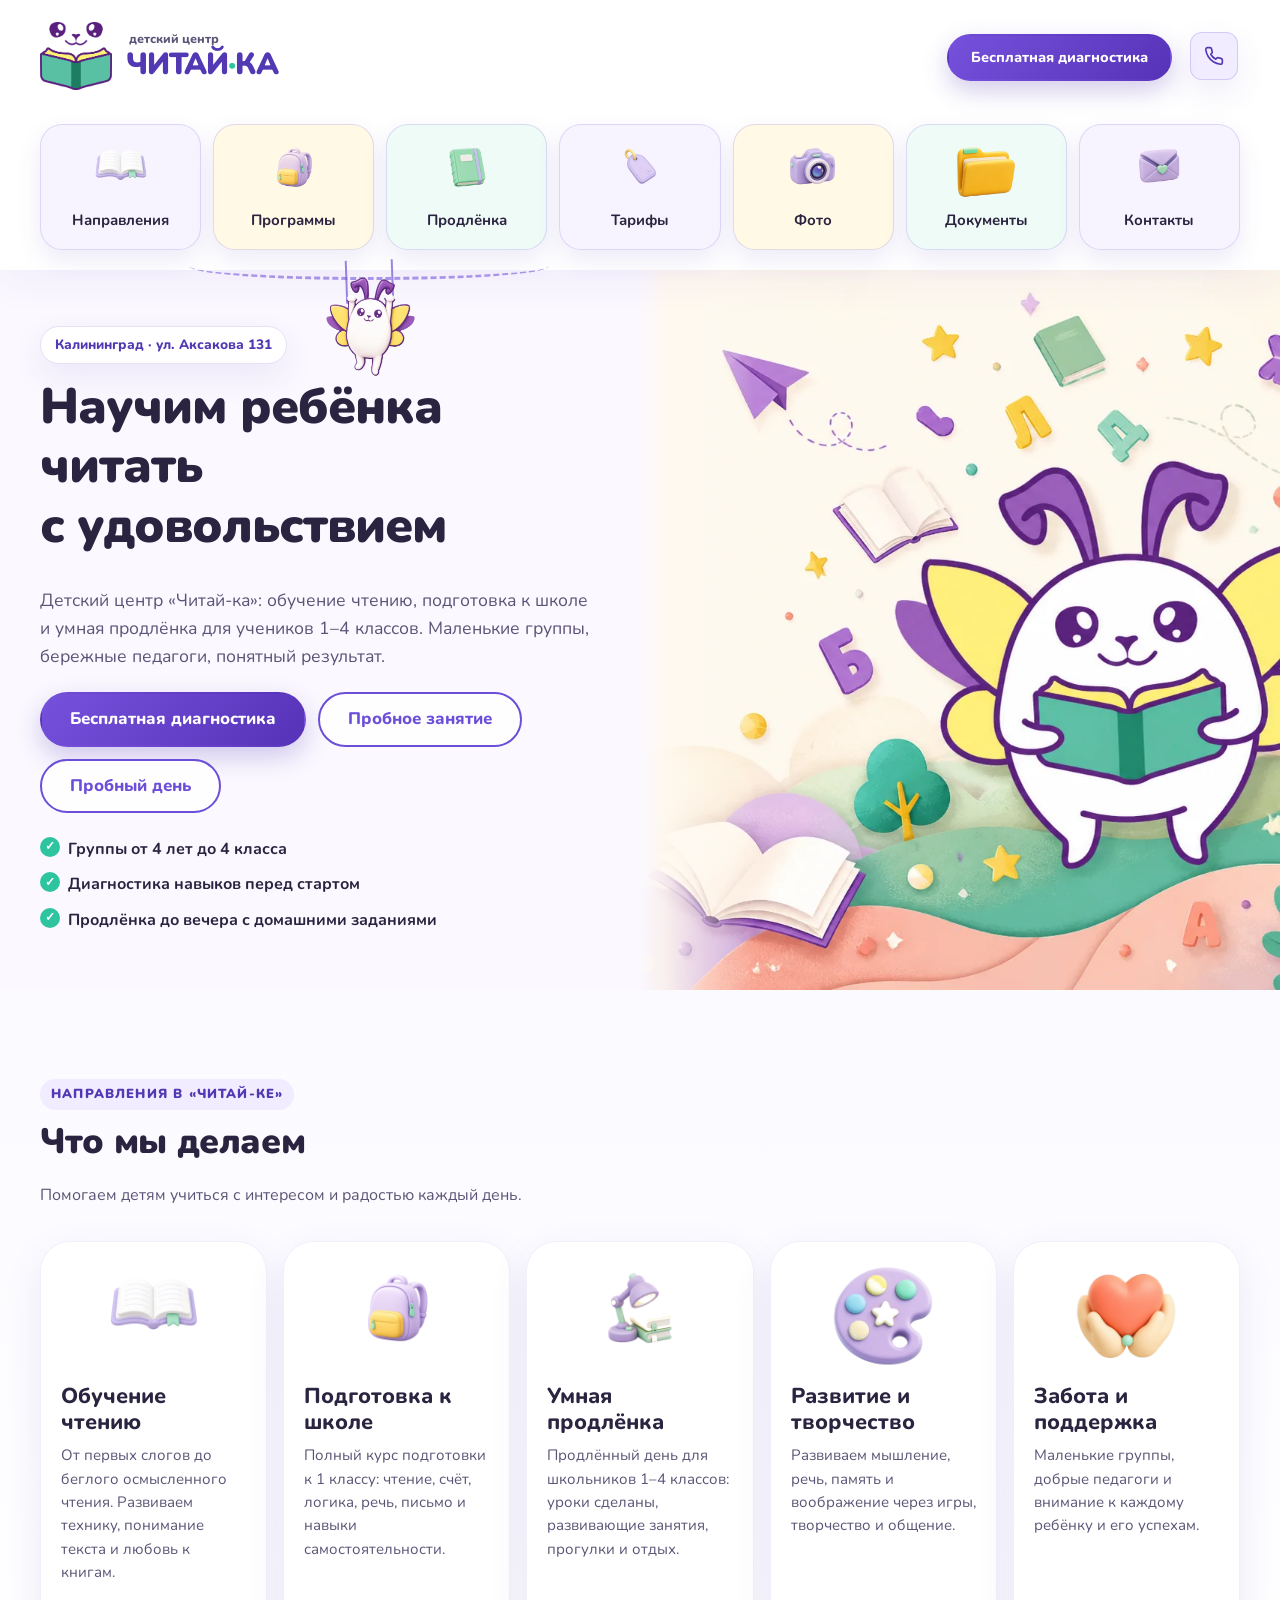
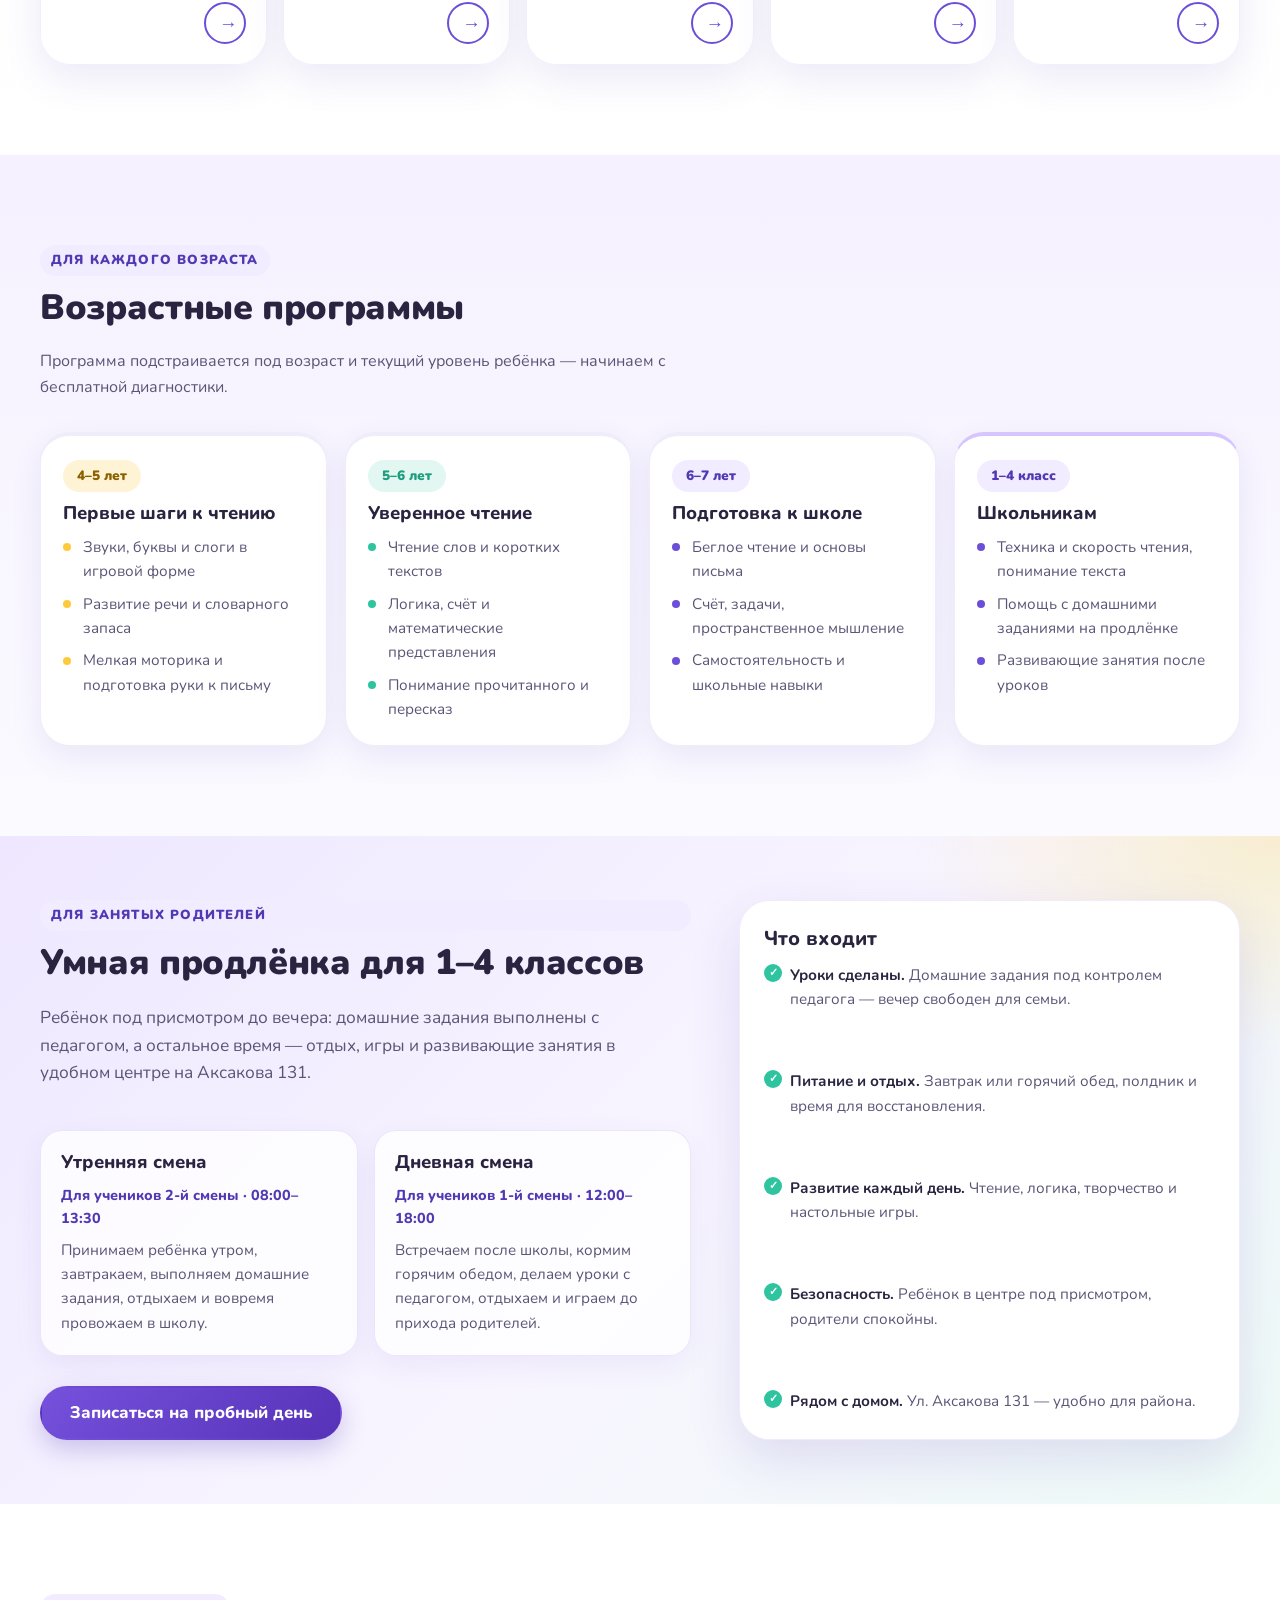
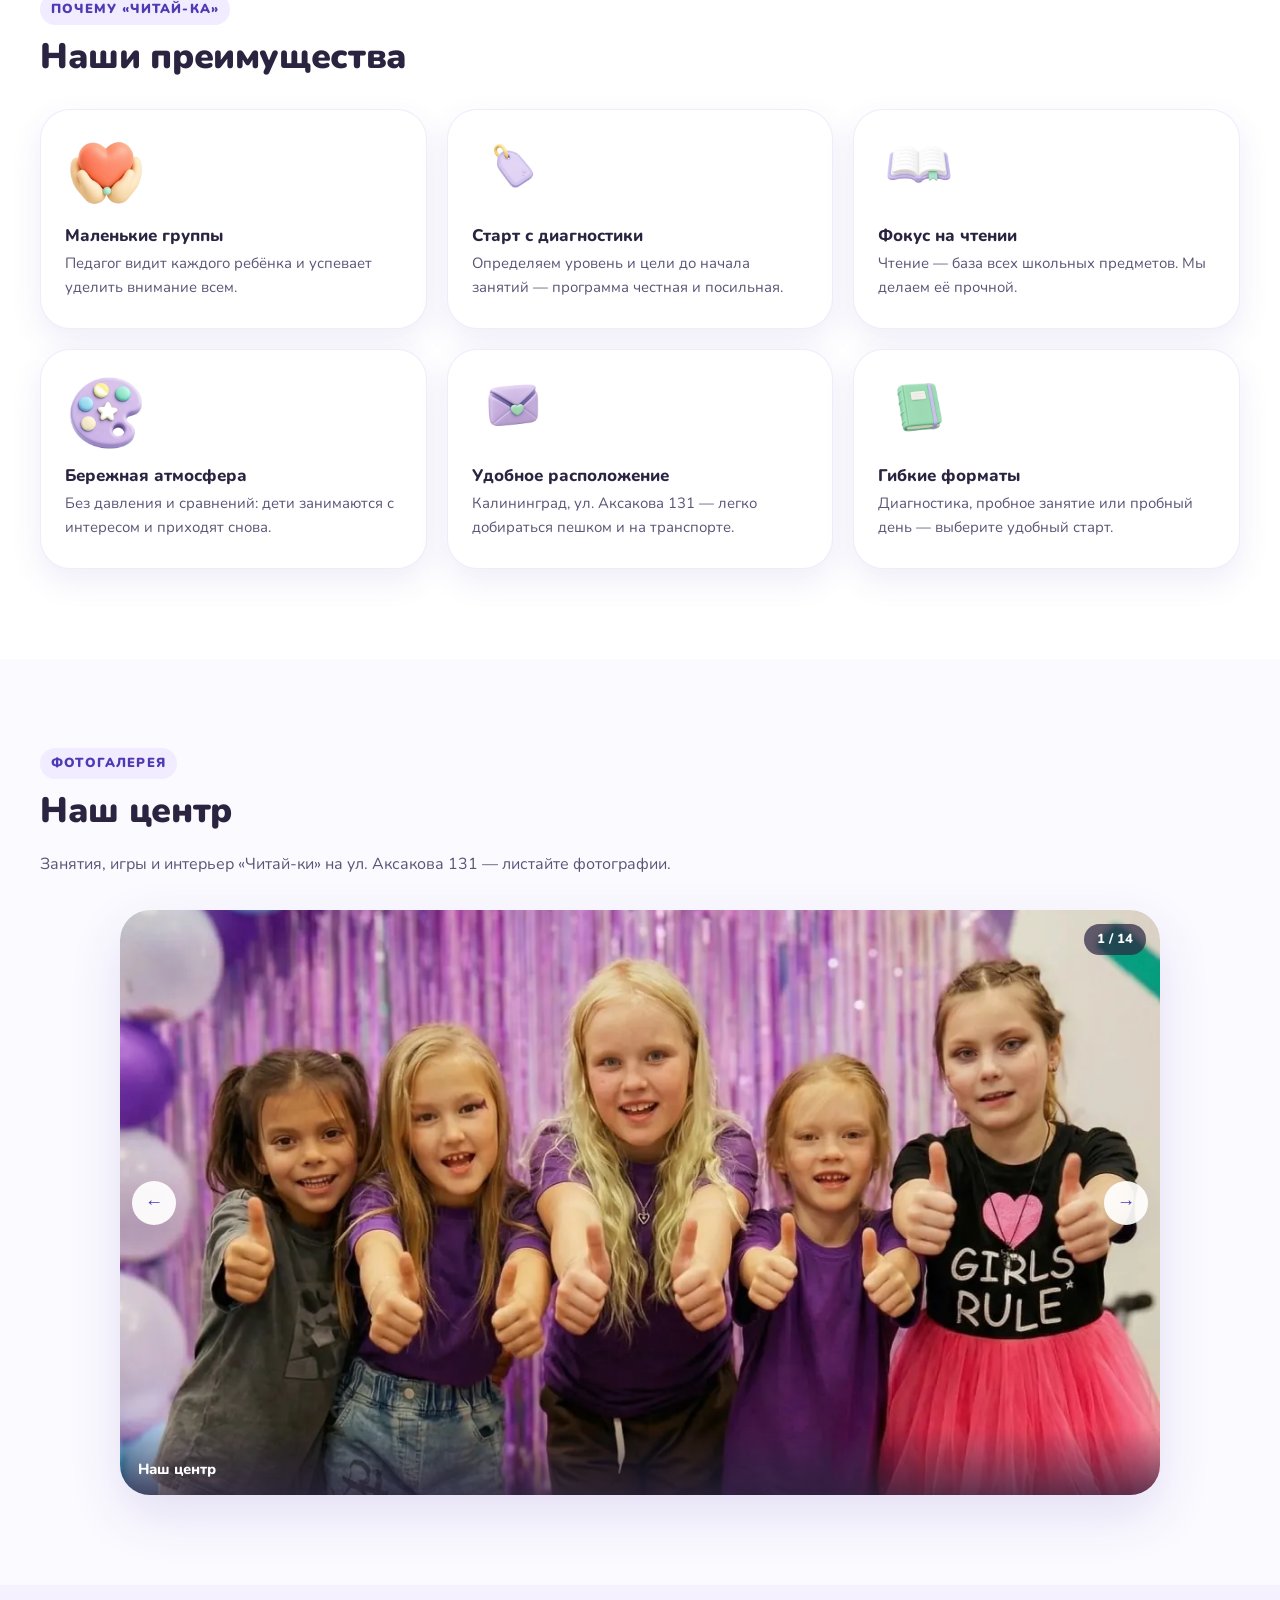
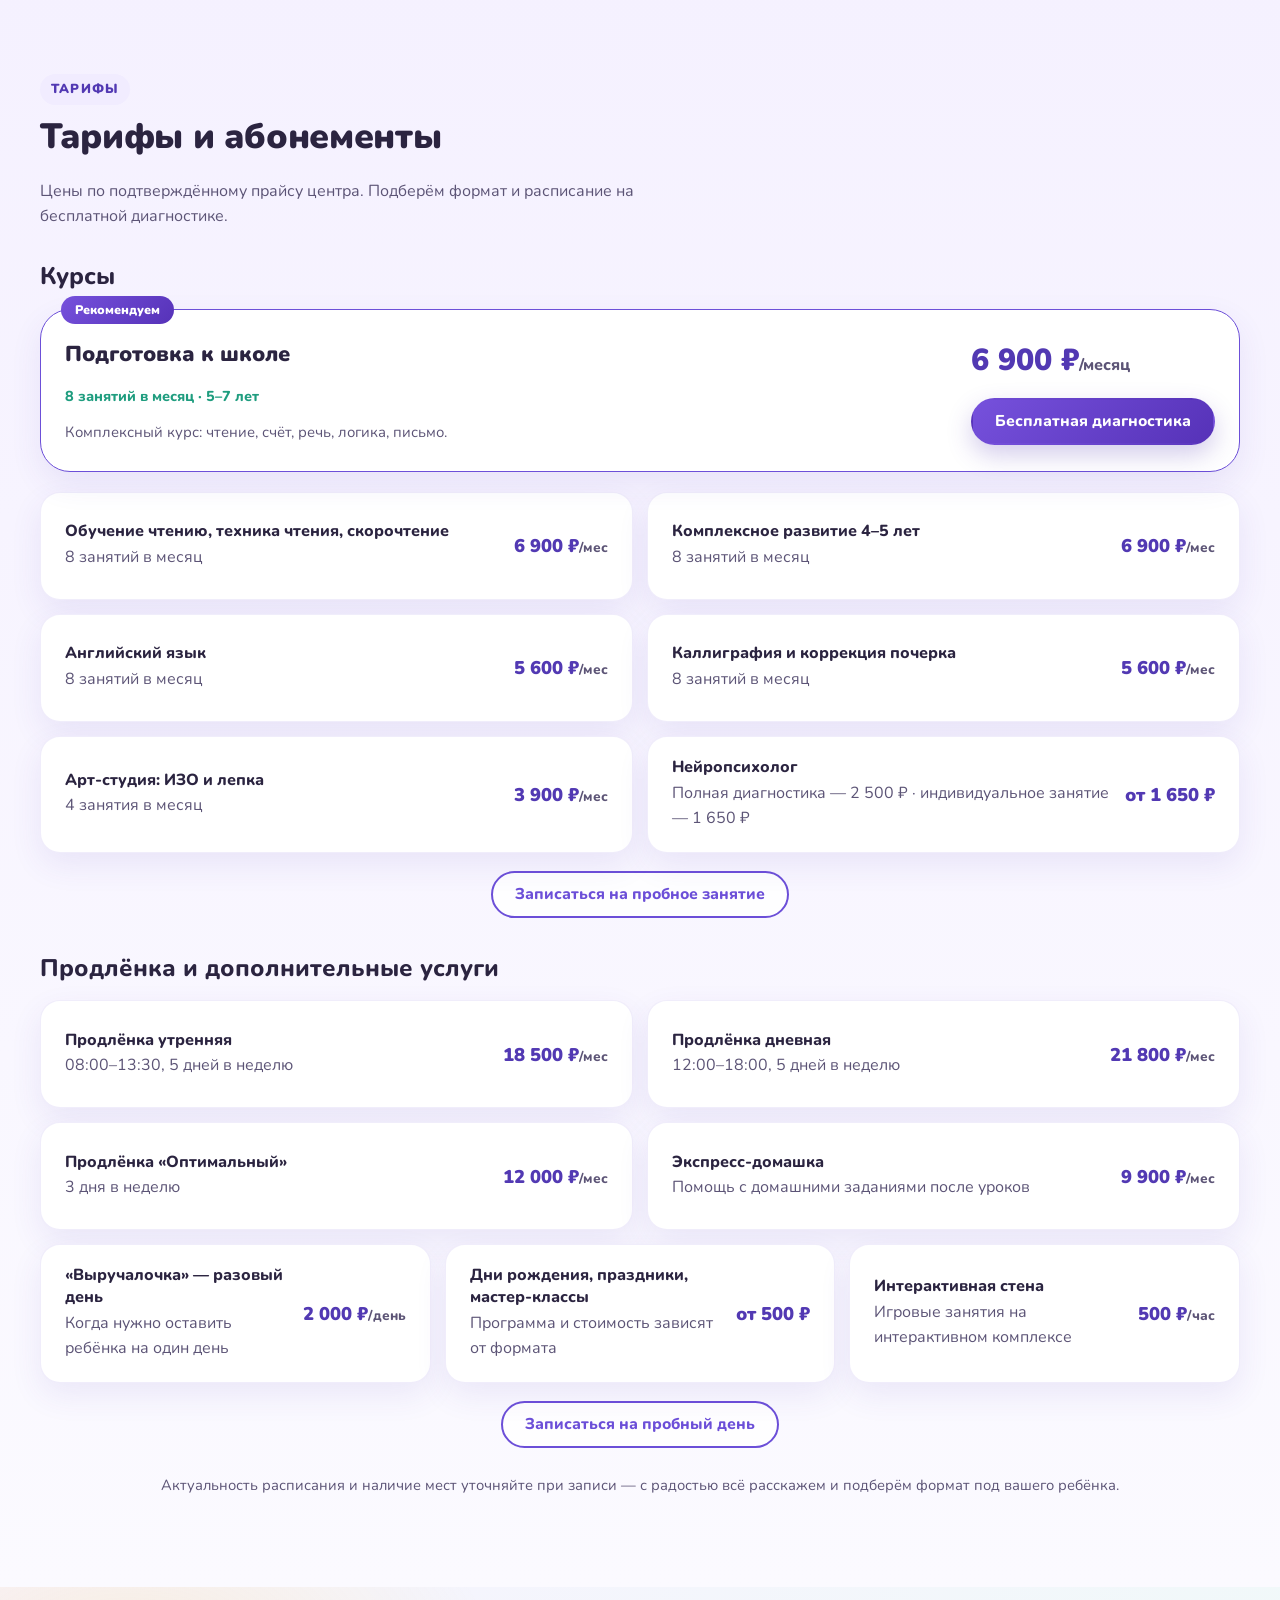
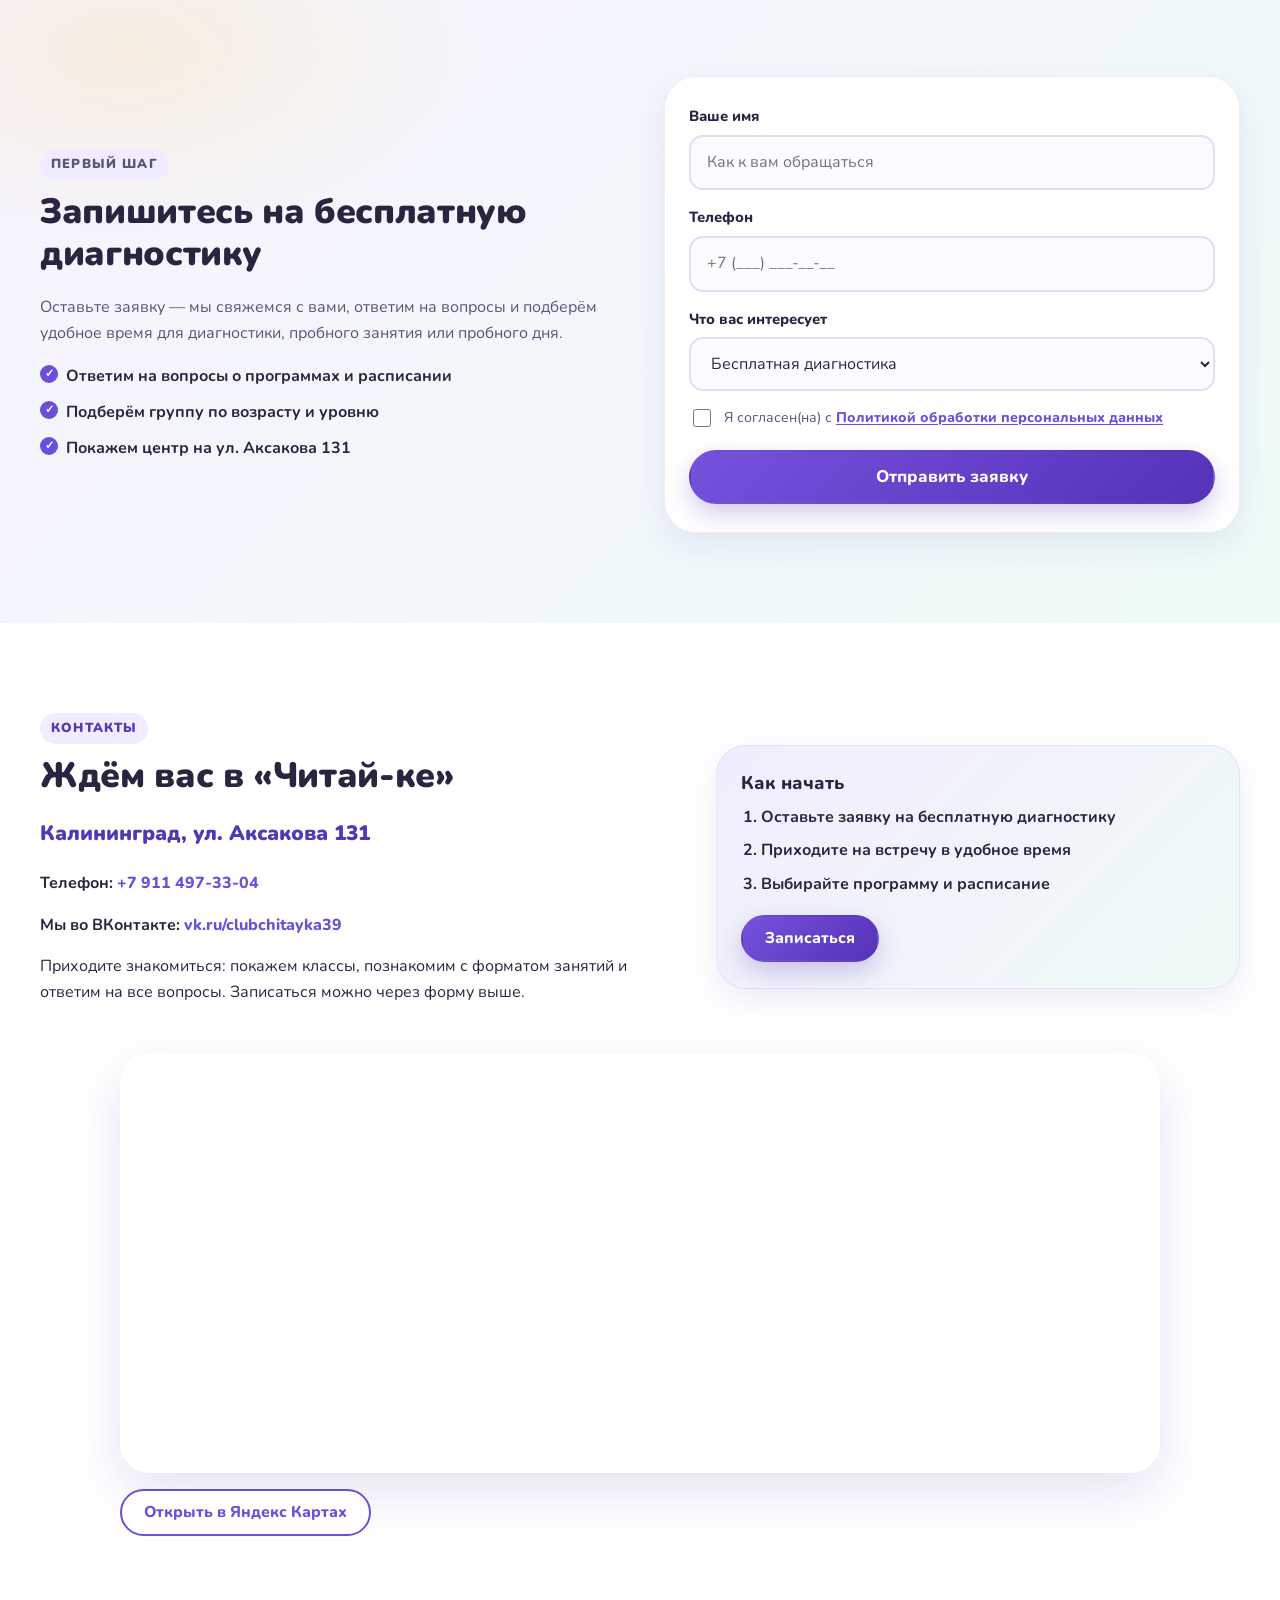
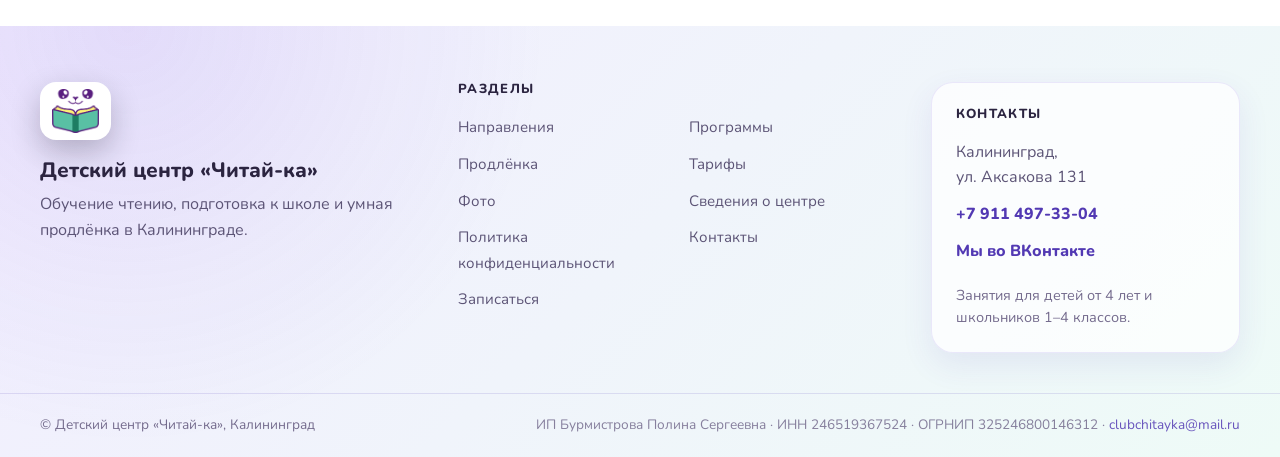
==== commit 89fb9335: "Center navigation icons in menu cards" ====
--- a/preview/index.html
+++ b/preview/index.html
@@ -9,7 +9,7 @@
 	<link rel="preconnect" href="https://fonts.googleapis.com">
 	<link rel="preconnect" href="https://fonts.gstatic.com" crossorigin>
 	<link href="https://fonts.googleapis.com/css2?family=Nunito:ital,wght@0,400;0,600;0,700;0,800;0,900;1,400&display=swap" rel="stylesheet">
-	<link rel="stylesheet" href="assets/main.css?v=20260819-6">
+	<link rel="stylesheet" href="assets/main.css?v=20260819-7">
 </head>
 <body class="home-page">
 <a class="skip-link" href="#main">К содержимому</a>
--- a/preview/assets/main.css
+++ b/preview/assets/main.css
@@ -1853,8 +1853,10 @@
 	}
 
 	.home-page .site-header__nav a.nav-card {
+		display: flex;
 		flex-direction: column;
 		justify-content: center;
+		align-items: center;
 		gap: 4px;
 		min-height: 126px;
 		padding: 12px 8px 14px;
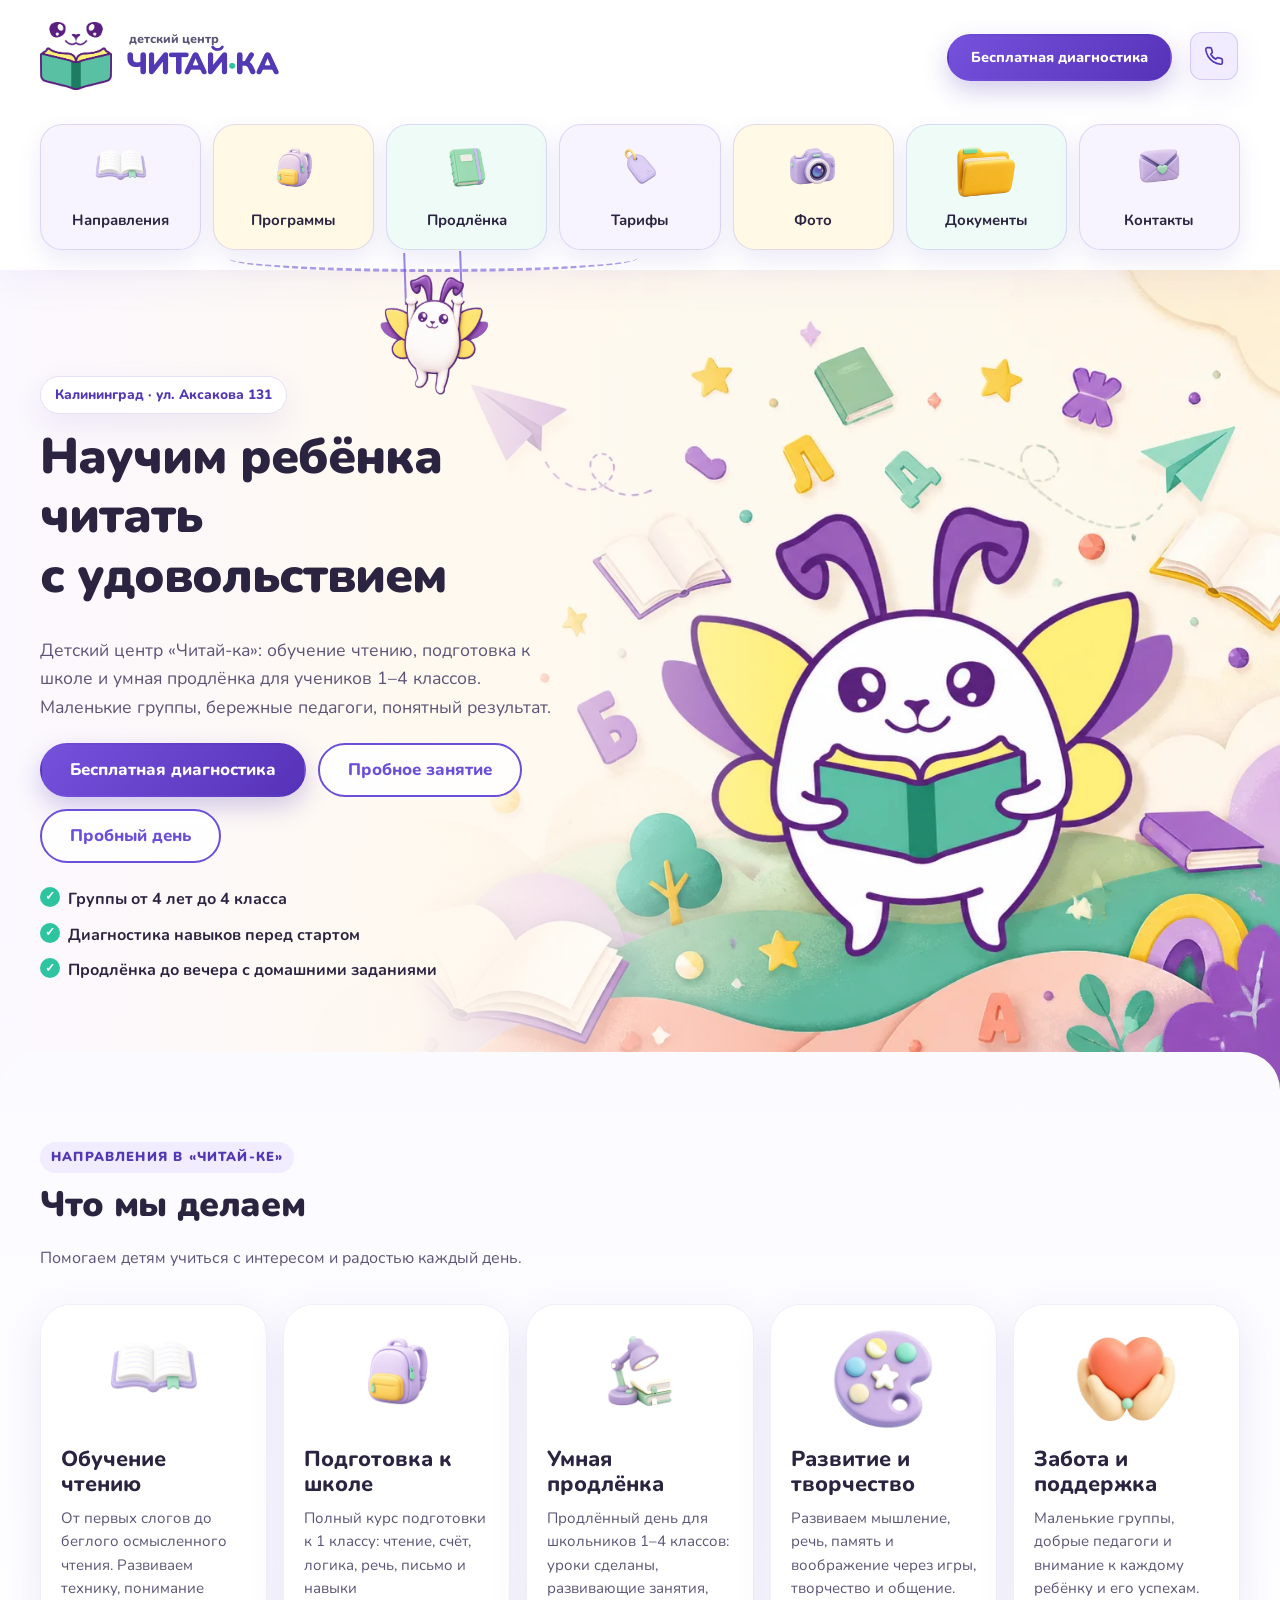
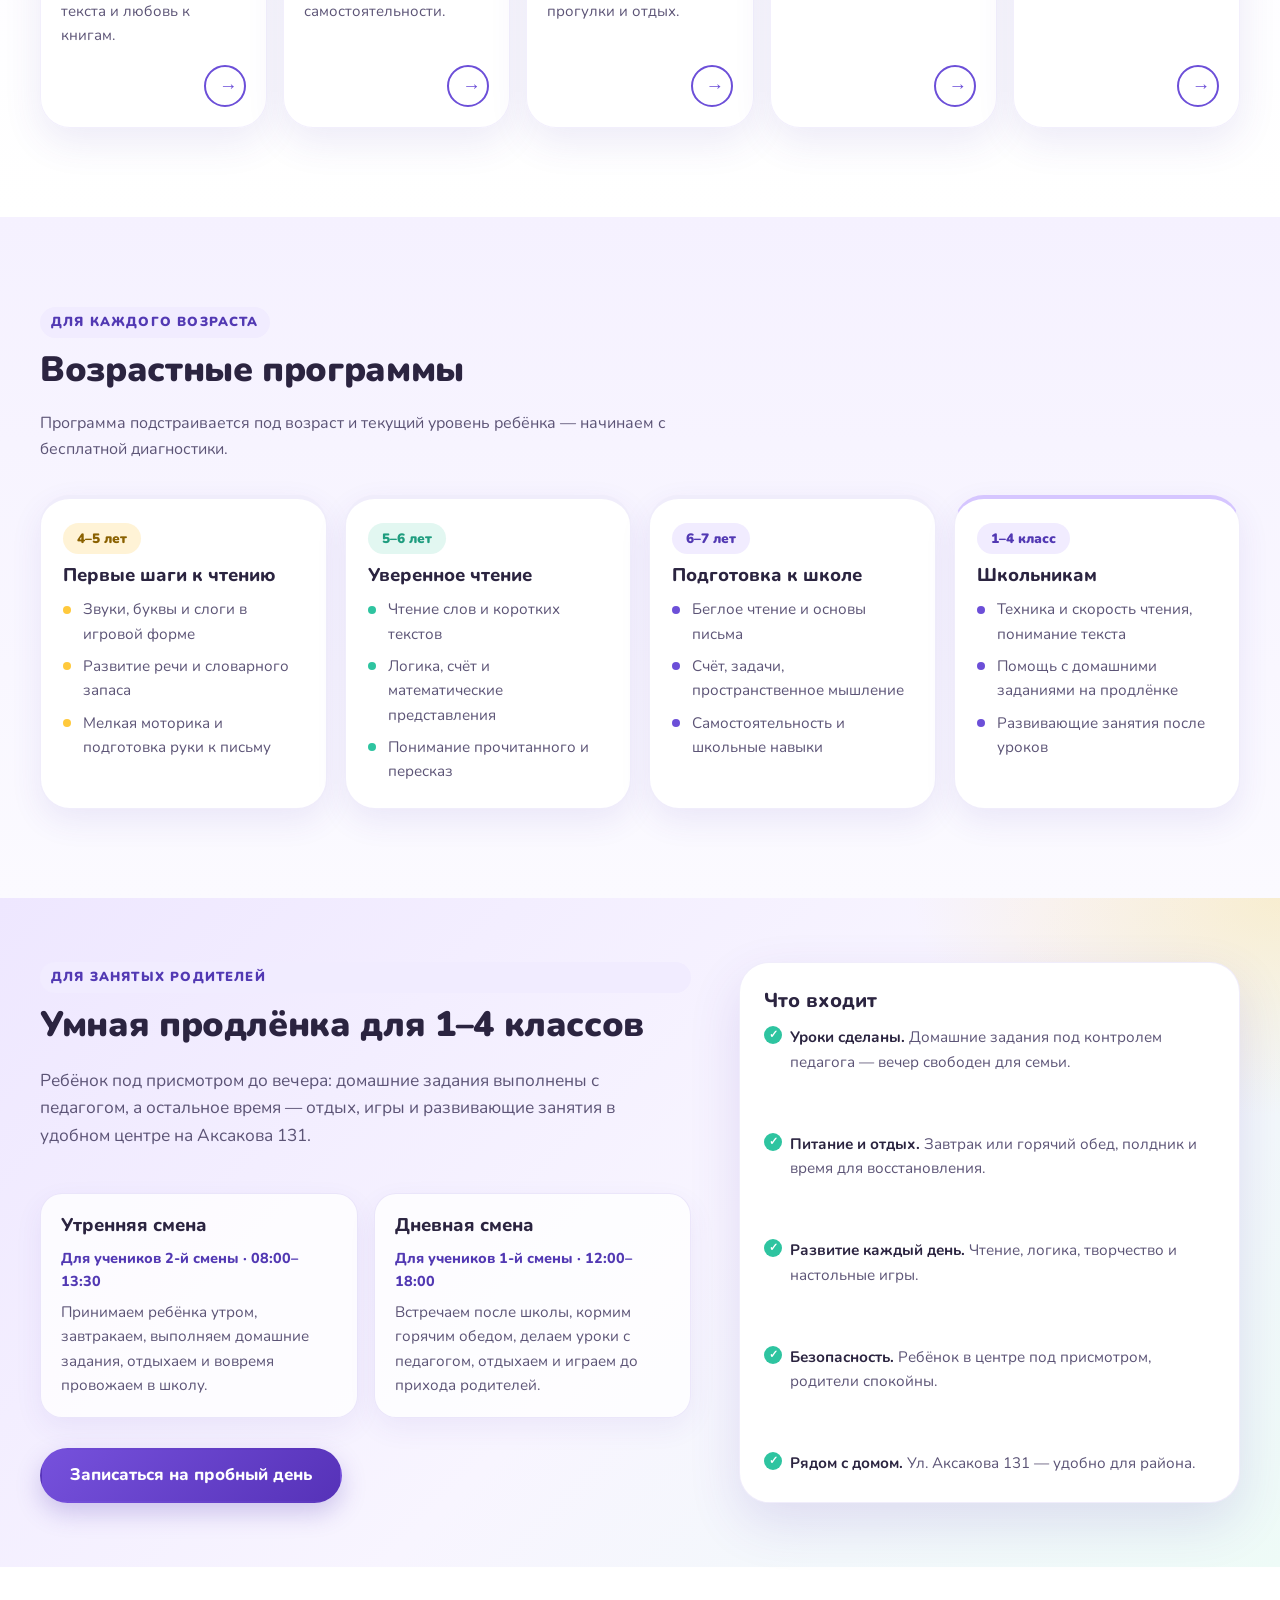
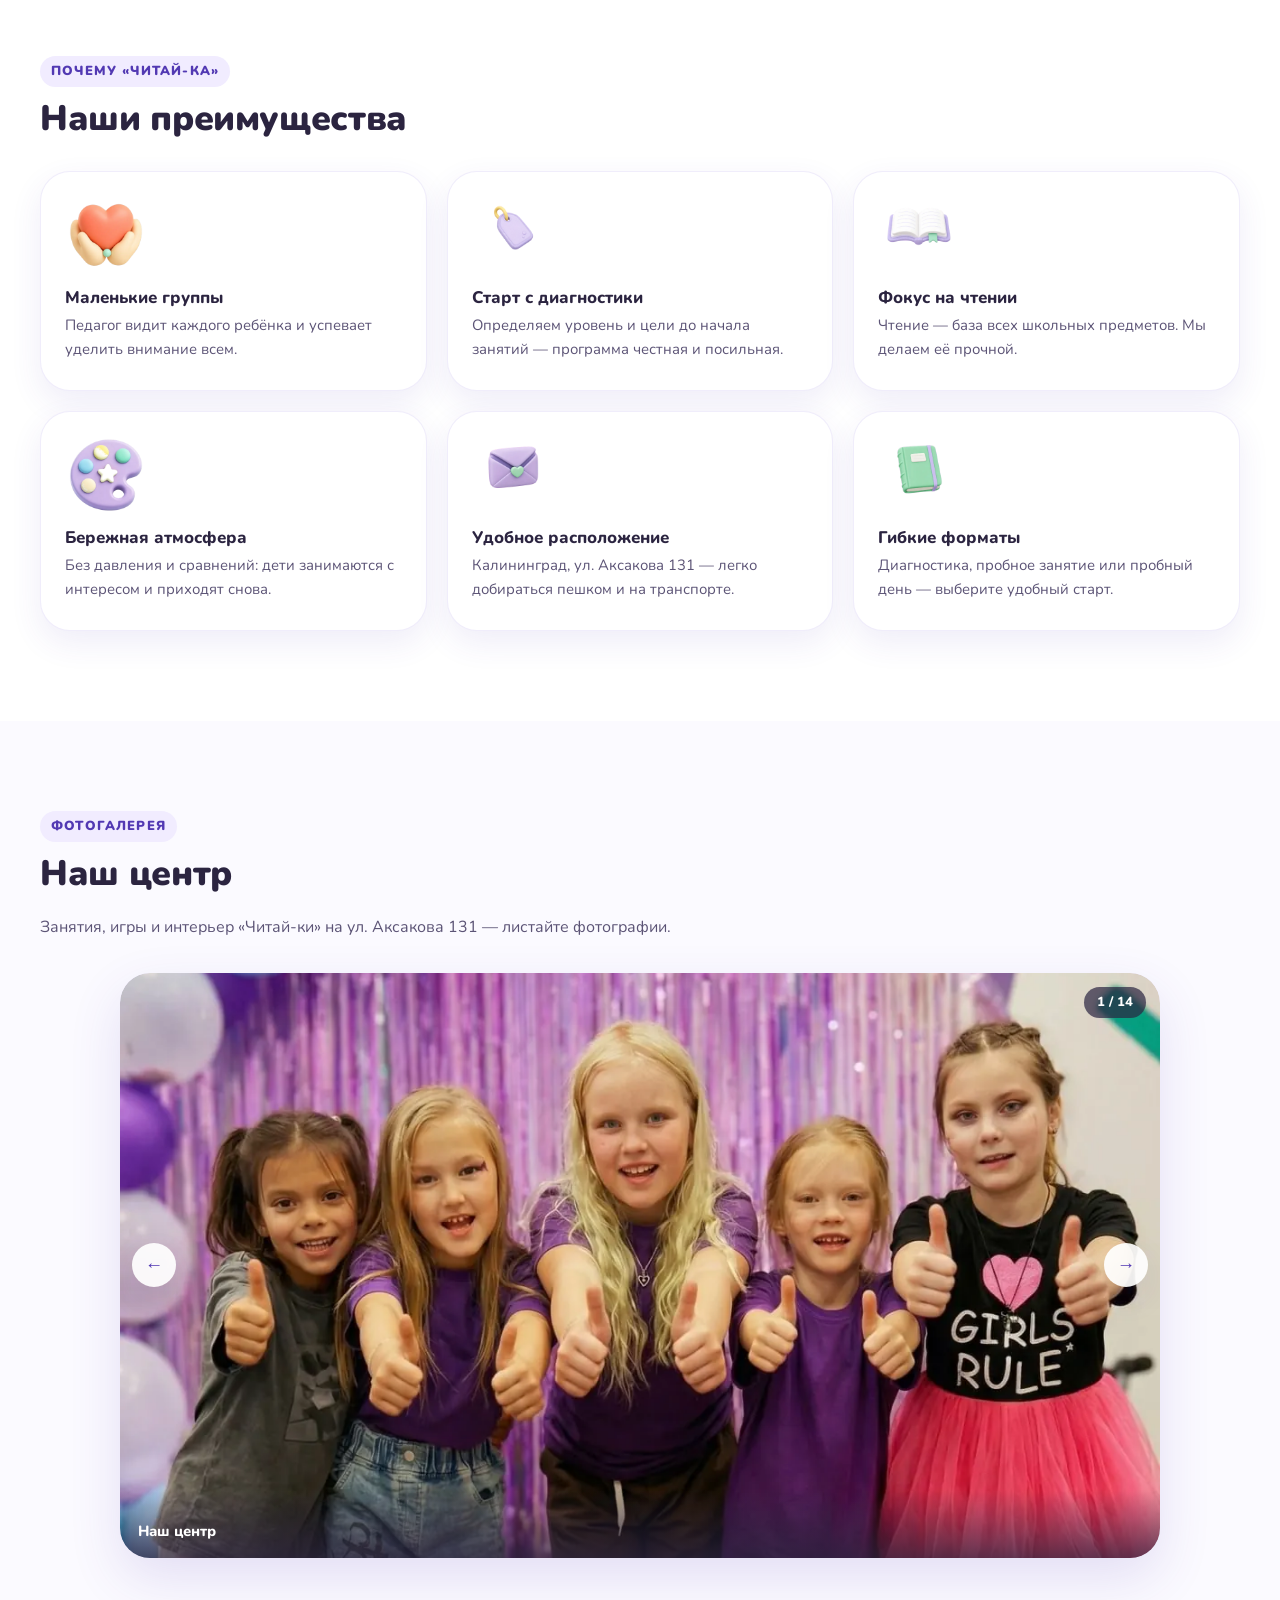
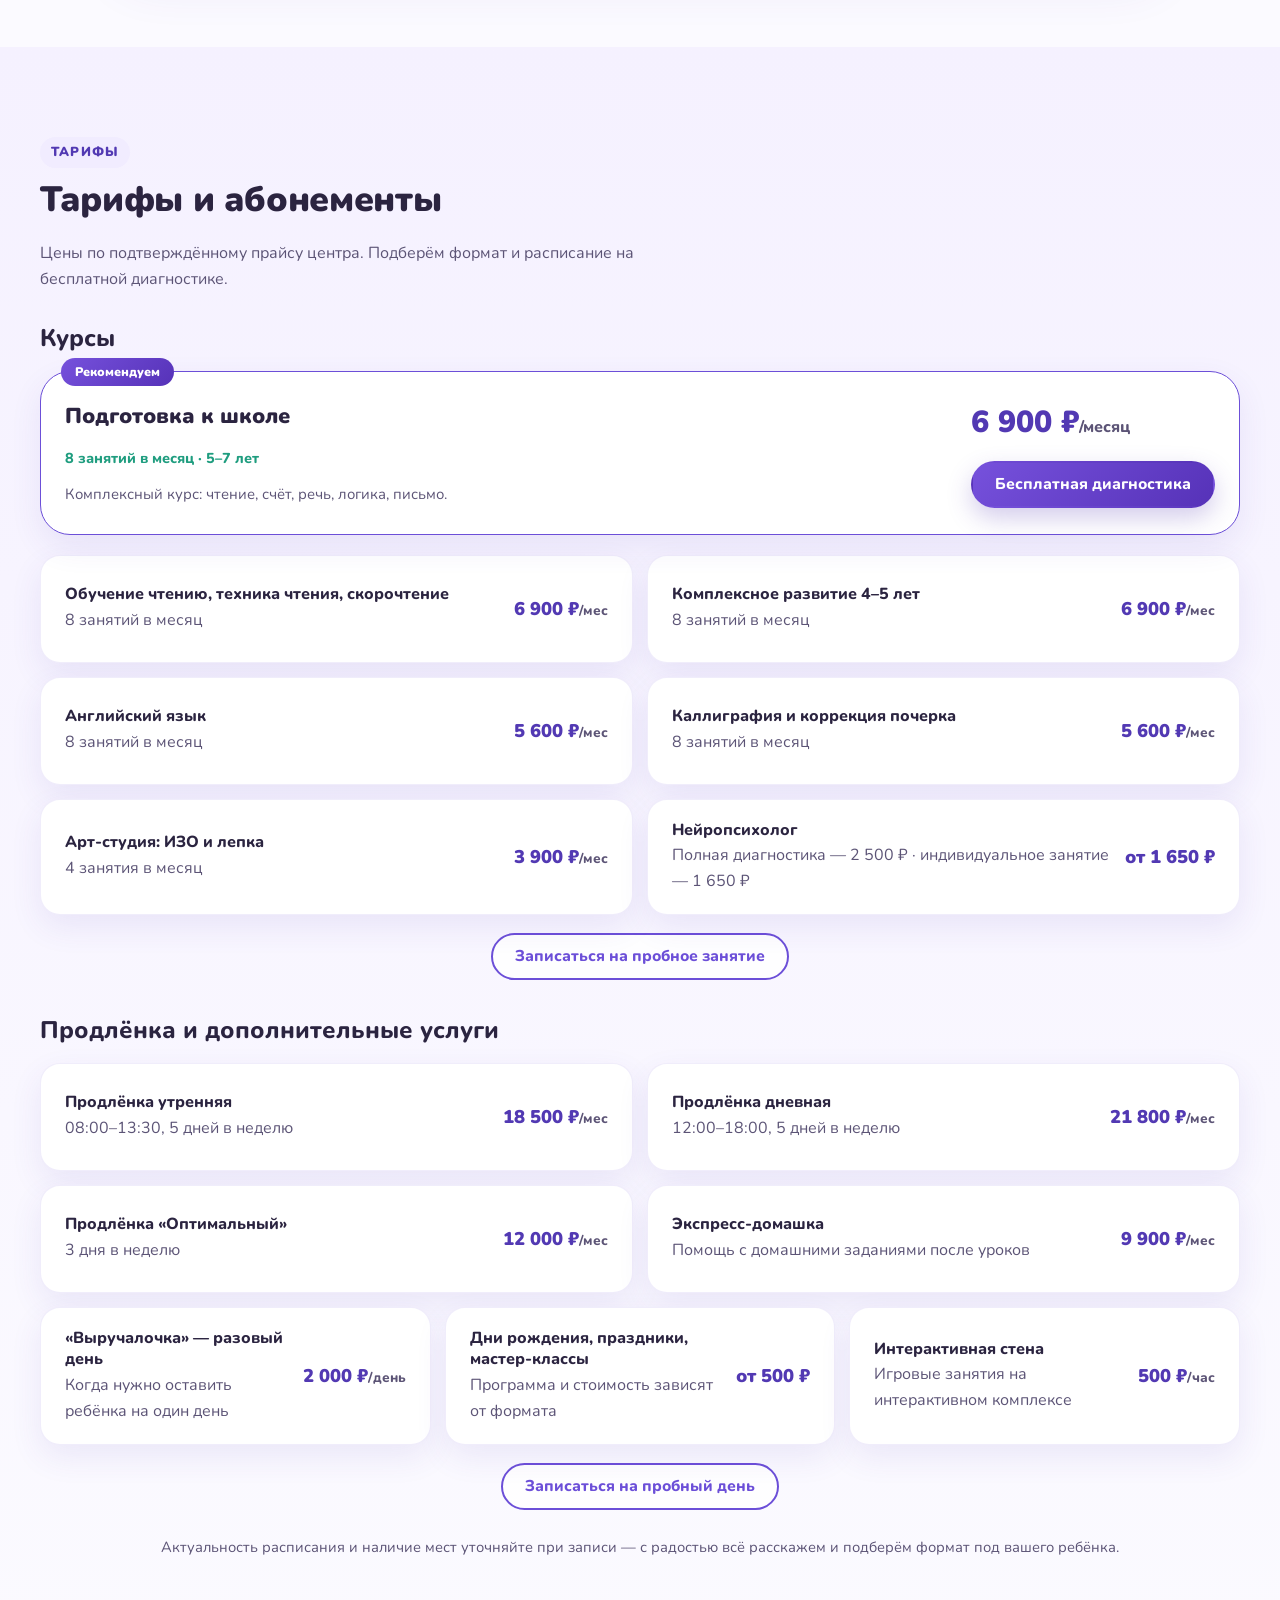
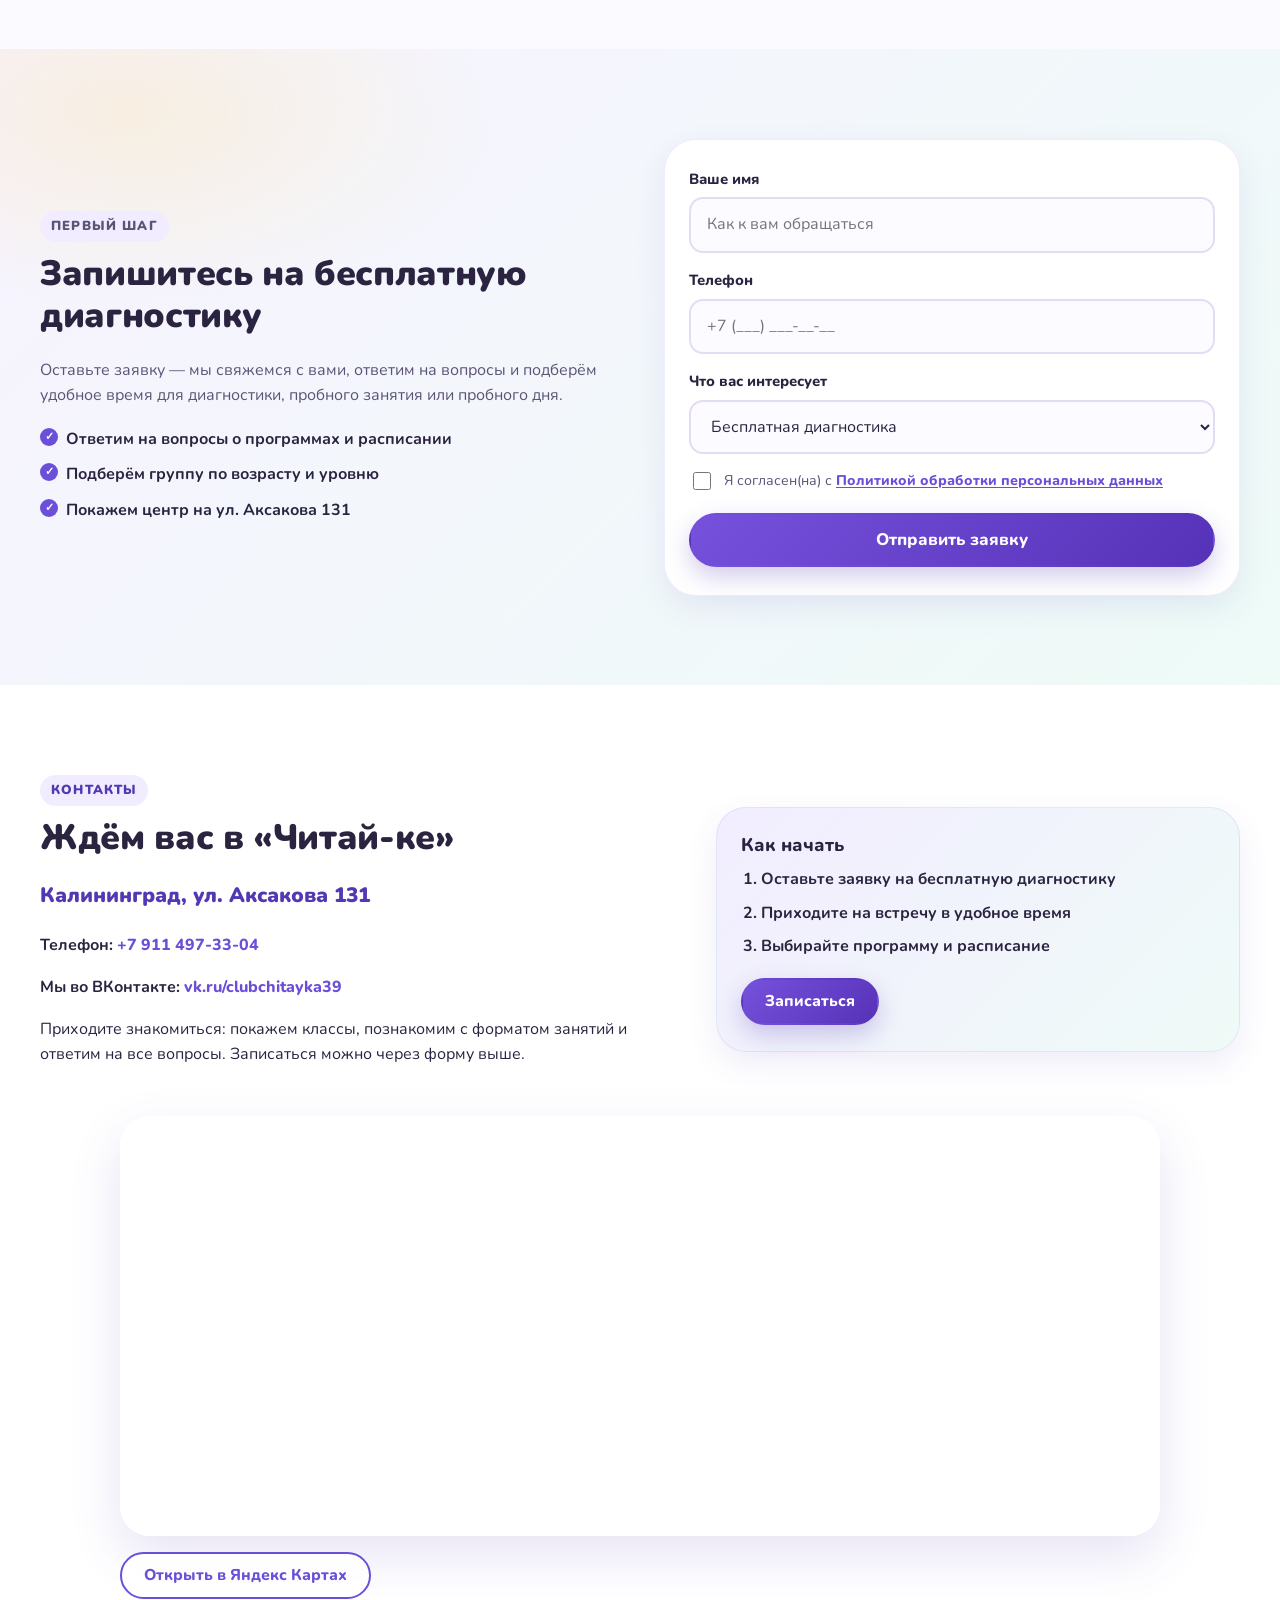
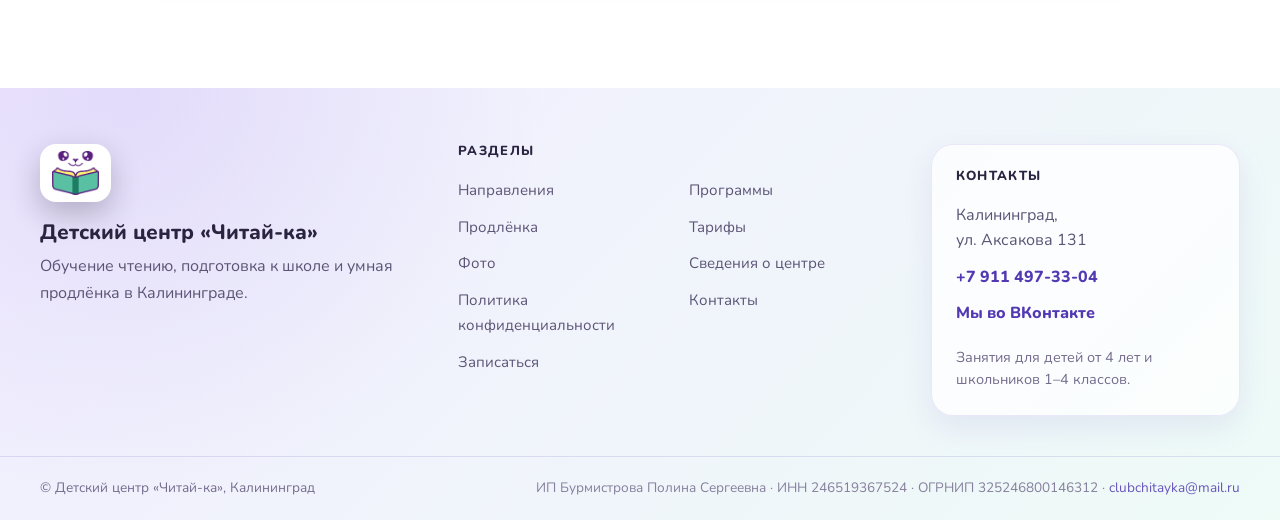
==== commit 0dab4816: "Rebuild hero composition to match client reference" ====
--- a/preview/index.html
+++ b/preview/index.html
@@ -9,7 +9,7 @@
 	<link rel="preconnect" href="https://fonts.googleapis.com">
 	<link rel="preconnect" href="https://fonts.gstatic.com" crossorigin>
 	<link href="https://fonts.googleapis.com/css2?family=Nunito:ital,wght@0,400;0,600;0,700;0,800;0,900;1,400&display=swap" rel="stylesheet">
-	<link rel="stylesheet" href="assets/main.css?v=20260819-7">
+	<link rel="stylesheet" href="assets/main.css?v=20260819-8">
 </head>
 <body class="home-page">
 <a class="skip-link" href="#main">К содержимому</a>
--- a/preview/assets/main.css
+++ b/preview/assets/main.css
@@ -1299,7 +1299,7 @@
 	}
 
 	.hero__grid {
-		grid-template-columns: minmax(0, 46%);
+		grid-template-columns: minmax(0, 43%);
 		align-items: center;
 		min-height: calc(100svh - 72px);
 		gap: 0;
@@ -1313,10 +1313,11 @@
 
 	.hero__media {
 		position: absolute;
-		top: -24px;
+		top: 0;
+		left: 0;
 		right: 0;
 		bottom: 0;
-		width: 50vw;
+		width: 100%;
 	}
 
 	.hero__media::before {
@@ -1325,9 +1326,9 @@
 		z-index: 1;
 		top: 0;
 		bottom: 0;
-		left: -1px;
-		width: clamp(80px, 9vw, 150px);
-		background: linear-gradient(90deg, var(--cream) 0%, rgba(255, 249, 240, 0.88) 24%, rgba(255, 249, 240, 0) 100%);
+		left: 0;
+		width: 62%;
+		background: linear-gradient(90deg, var(--cream) 0%, rgba(255, 249, 240, 0.98) 52%, rgba(255, 249, 240, 0) 100%);
 		pointer-events: none;
 	}
 
@@ -1337,7 +1338,7 @@
 		max-width: none;
 		margin: 0;
 		object-fit: cover;
-		object-position: 68% center;
+		object-position: right center;
 		border-radius: 0;
 		box-shadow: none;
 	}
@@ -1877,9 +1878,9 @@
 		display: block;
 		position: absolute;
 		z-index: 4;
-		left: 29%;
-		bottom: -149px;
-		width: 118px;
+		left: 34%;
+		bottom: -174px;
+		width: 144px;
 		pointer-events: none;
 		transform: translateX(-50%) rotate(-2deg);
 	}
@@ -1890,7 +1891,7 @@
 		z-index: -1;
 		top: 0;
 		left: 50%;
-		width: 360px;
+		width: clamp(360px, 32vw, 520px);
 		height: 28px;
 		border-bottom: 3px dashed rgba(108, 79, 216, 0.56);
 		border-radius: 50%;
@@ -1903,8 +1904,8 @@
 		z-index: 1;
 		top: 8px;
 		left: 50%;
-		width: 48px;
-		height: 43px;
+		width: 58px;
+		height: 52px;
 		border-left: 2px solid rgba(108, 79, 216, 0.68);
 		border-right: 2px solid rgba(108, 79, 216, 0.68);
 		transform: translateX(-50%);
@@ -1935,11 +1936,21 @@
 	}
 
 	.home-page .hero {
-		min-height: 650px;
+		min-height: 820px;
 	}
 
 	.home-page .hero__grid {
-		min-height: 650px;
+		min-height: 820px;
+	}
+
+	.home-page .hero__content {
+		max-width: 610px;
+	}
+
+	.home-page .directions {
+		z-index: 5;
+		margin-top: -38px;
+		border-radius: 38px 38px 0 0;
 	}
 
 	.home-page .directions__grid {
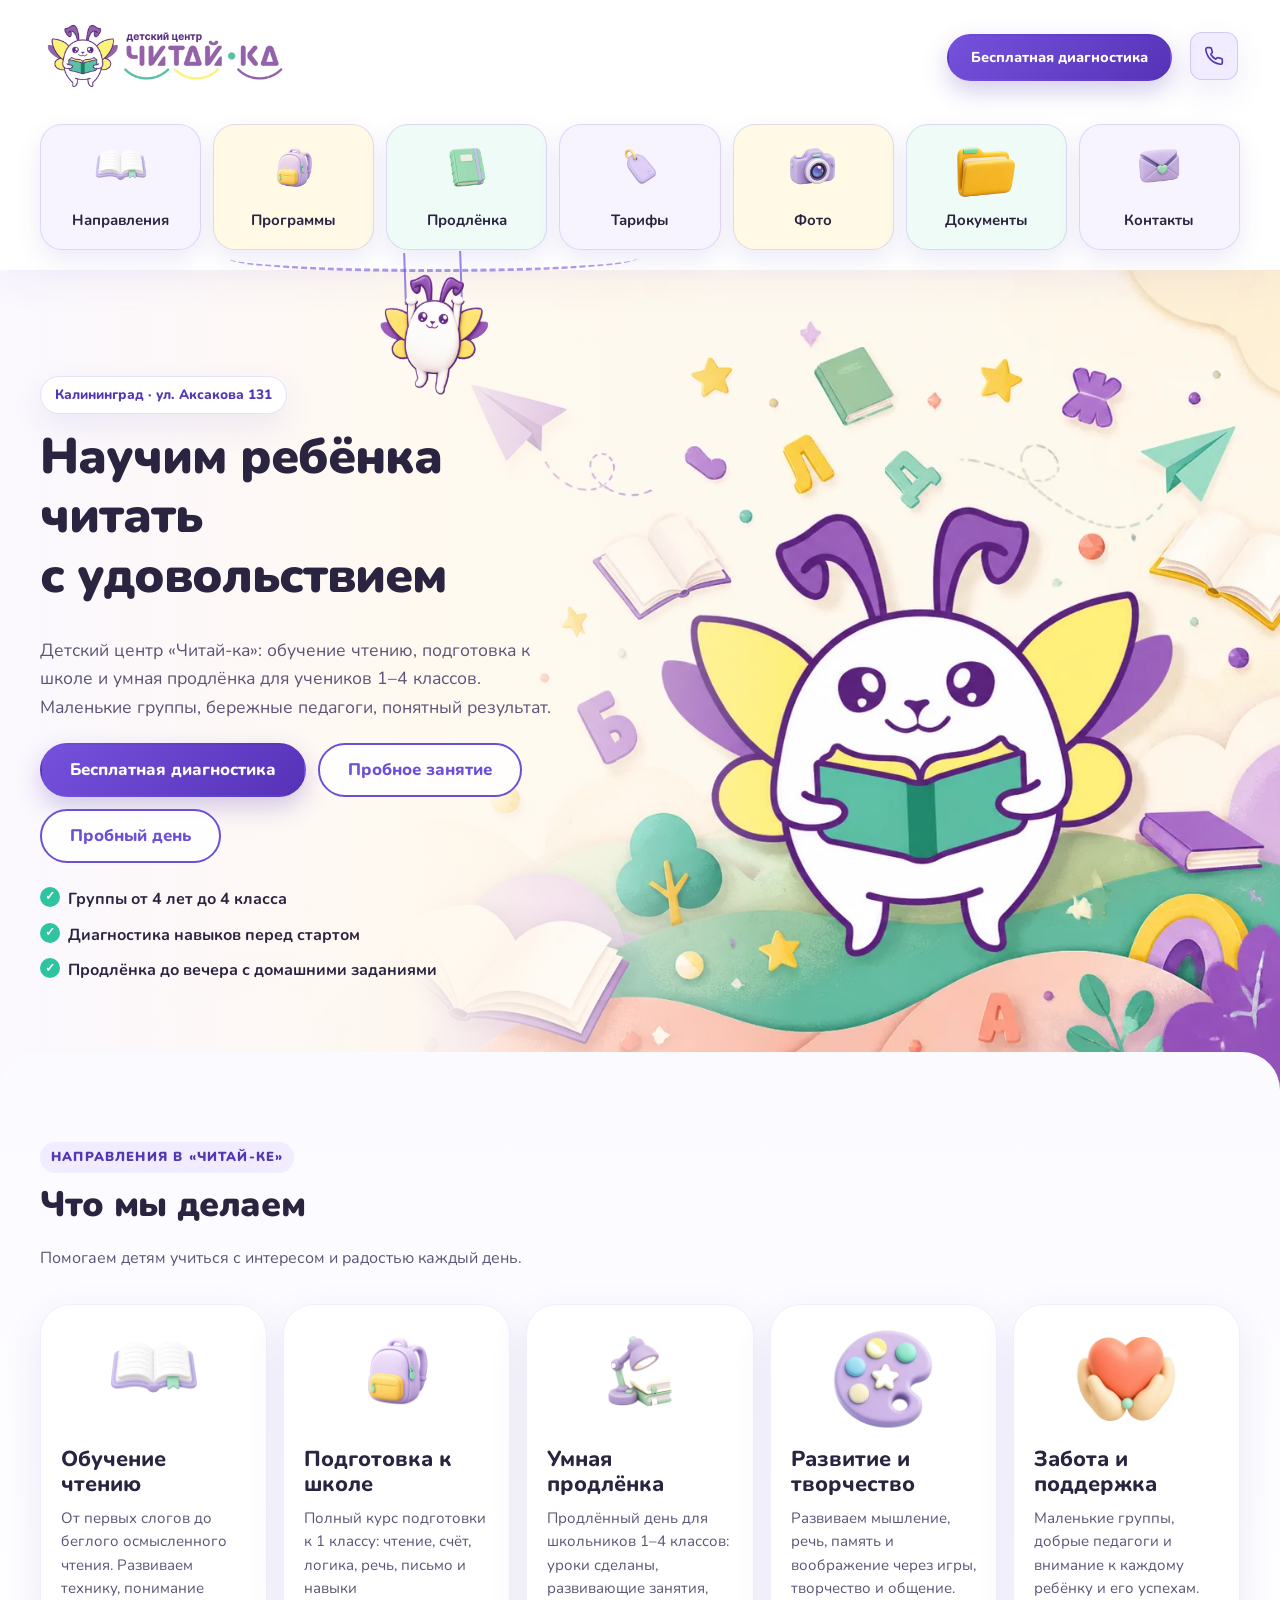
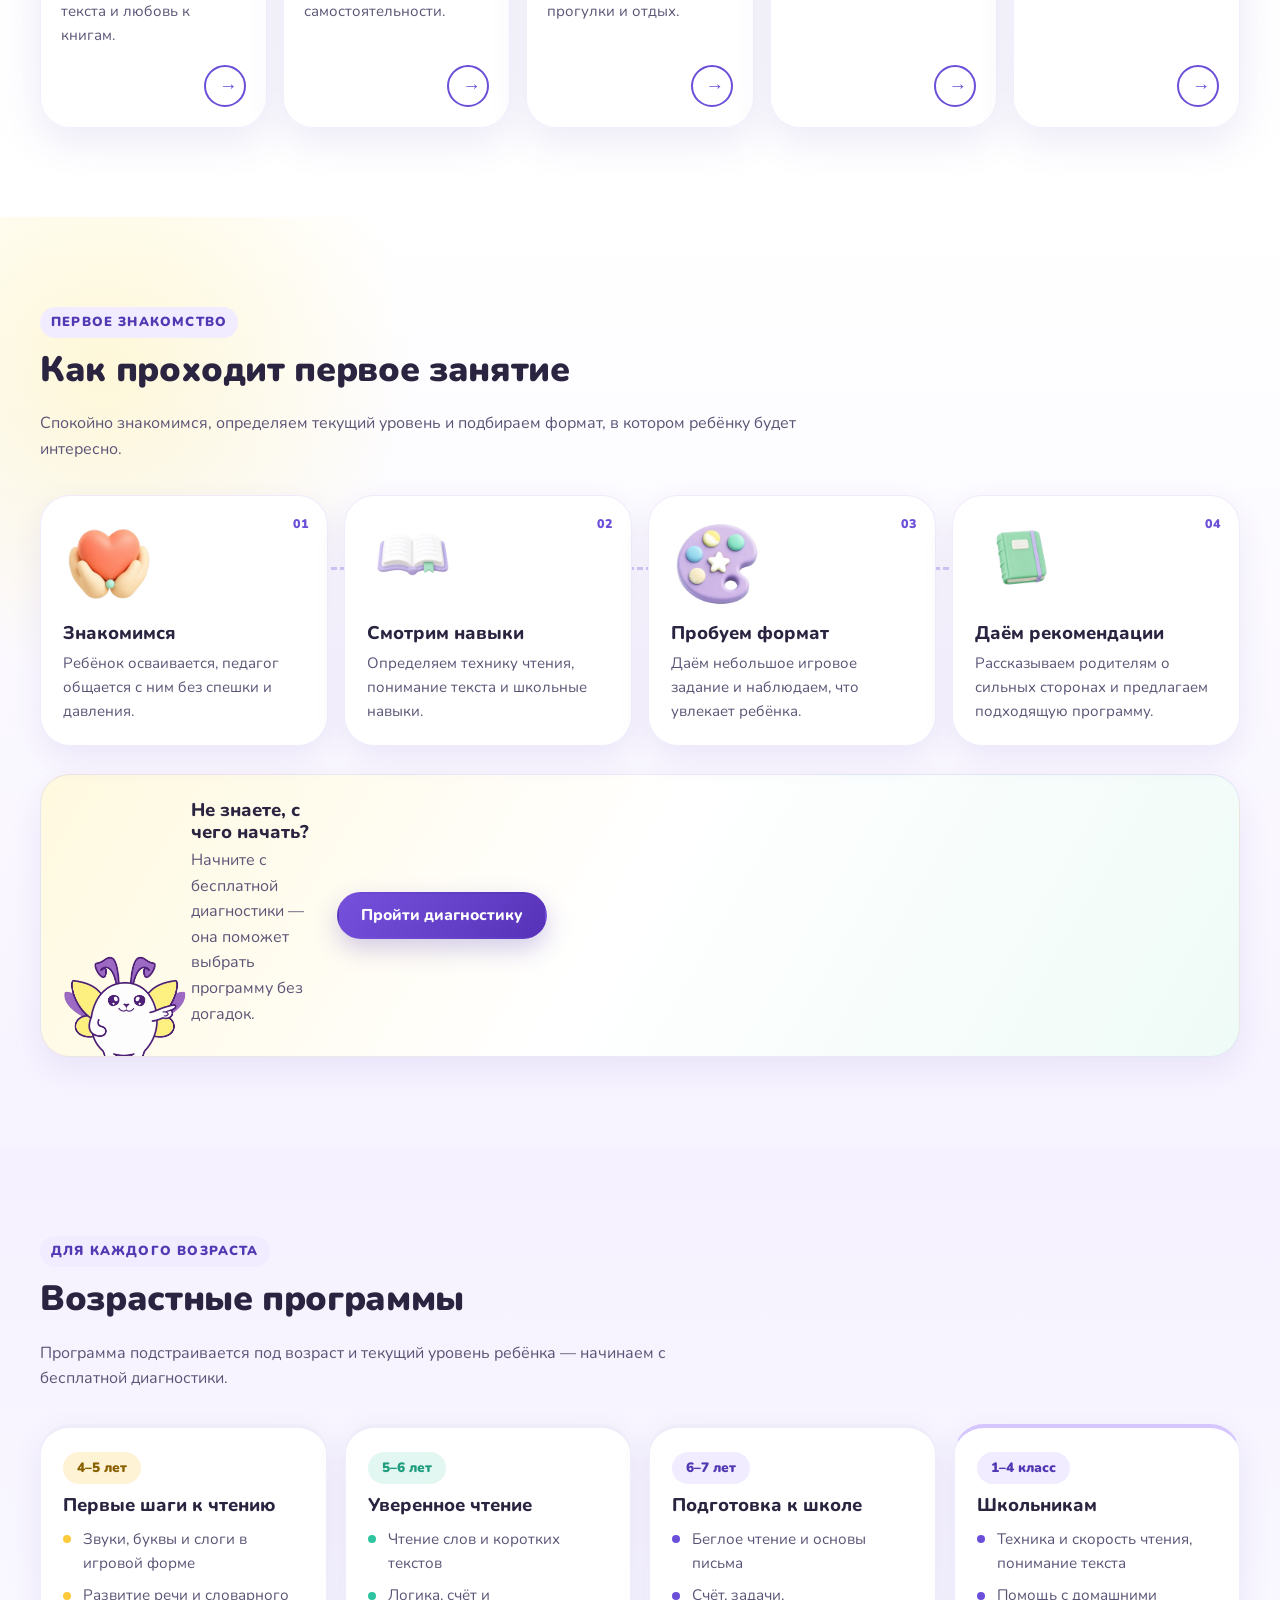
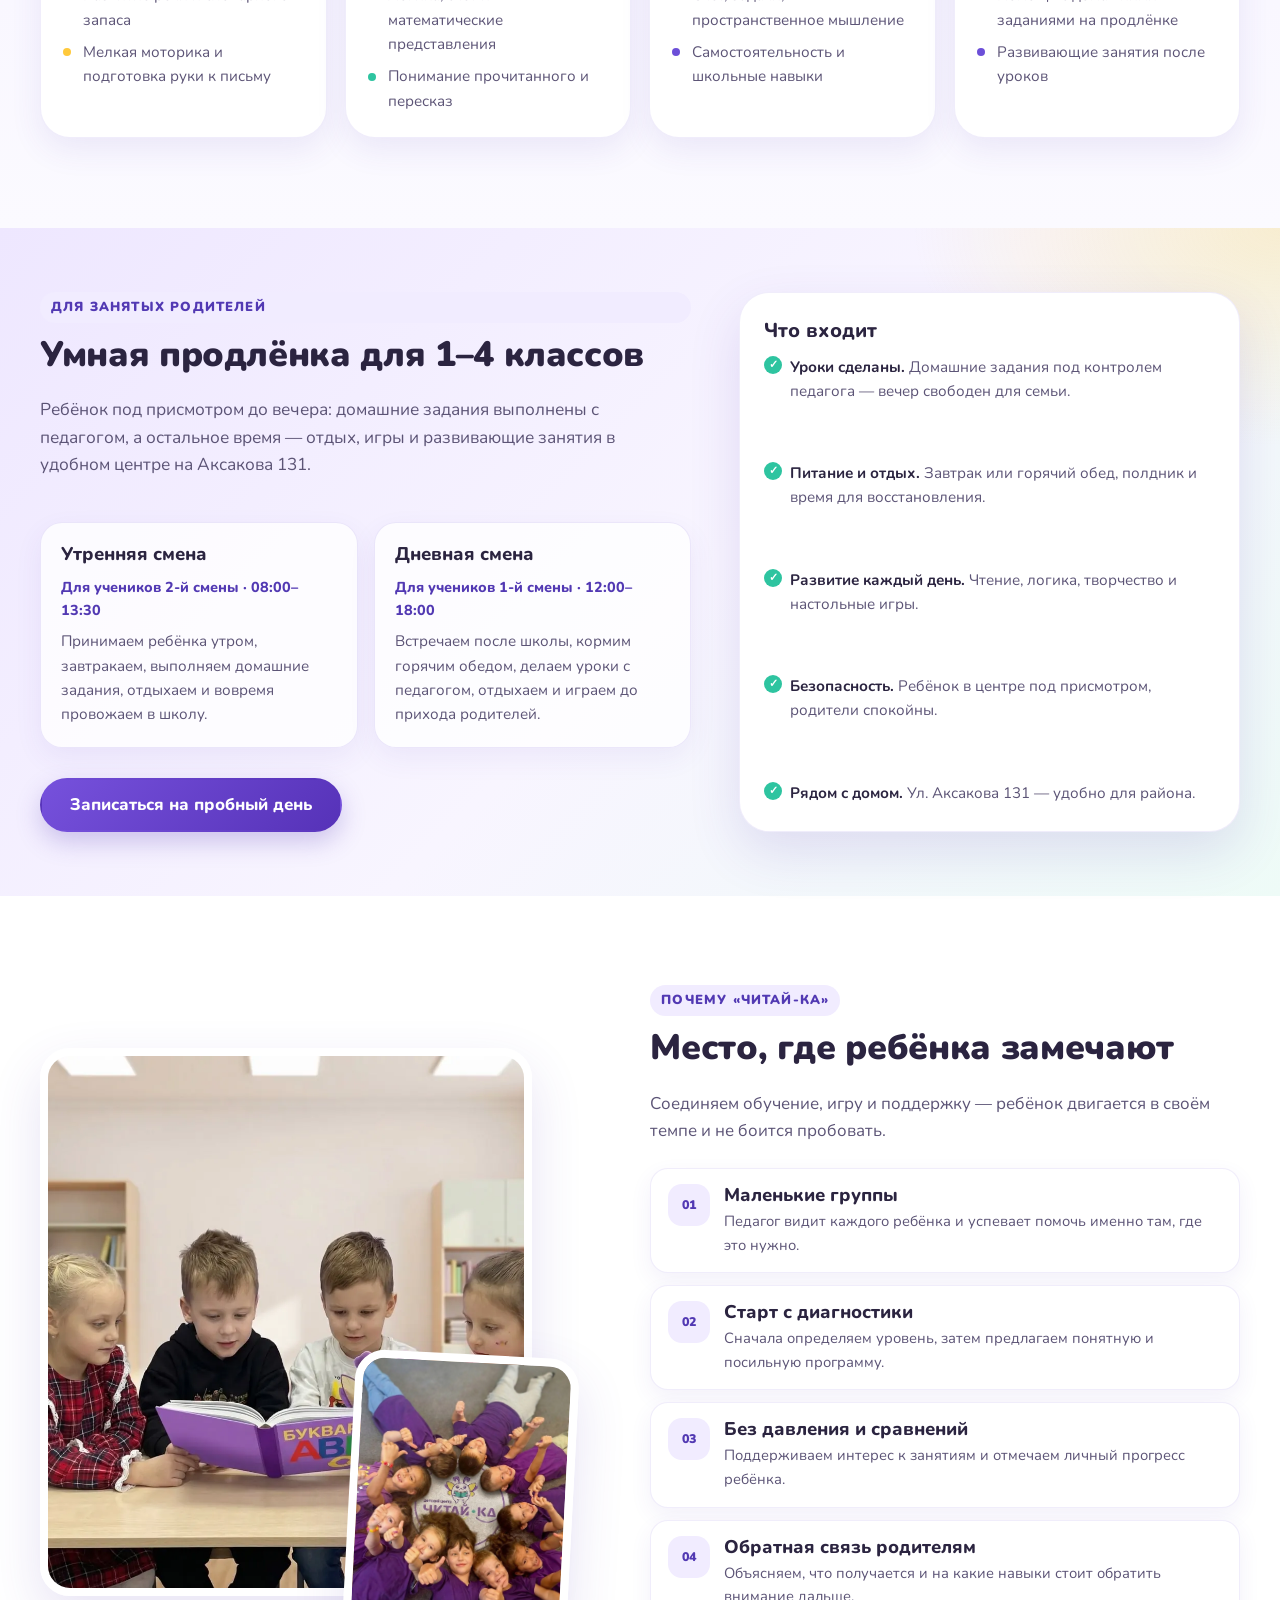
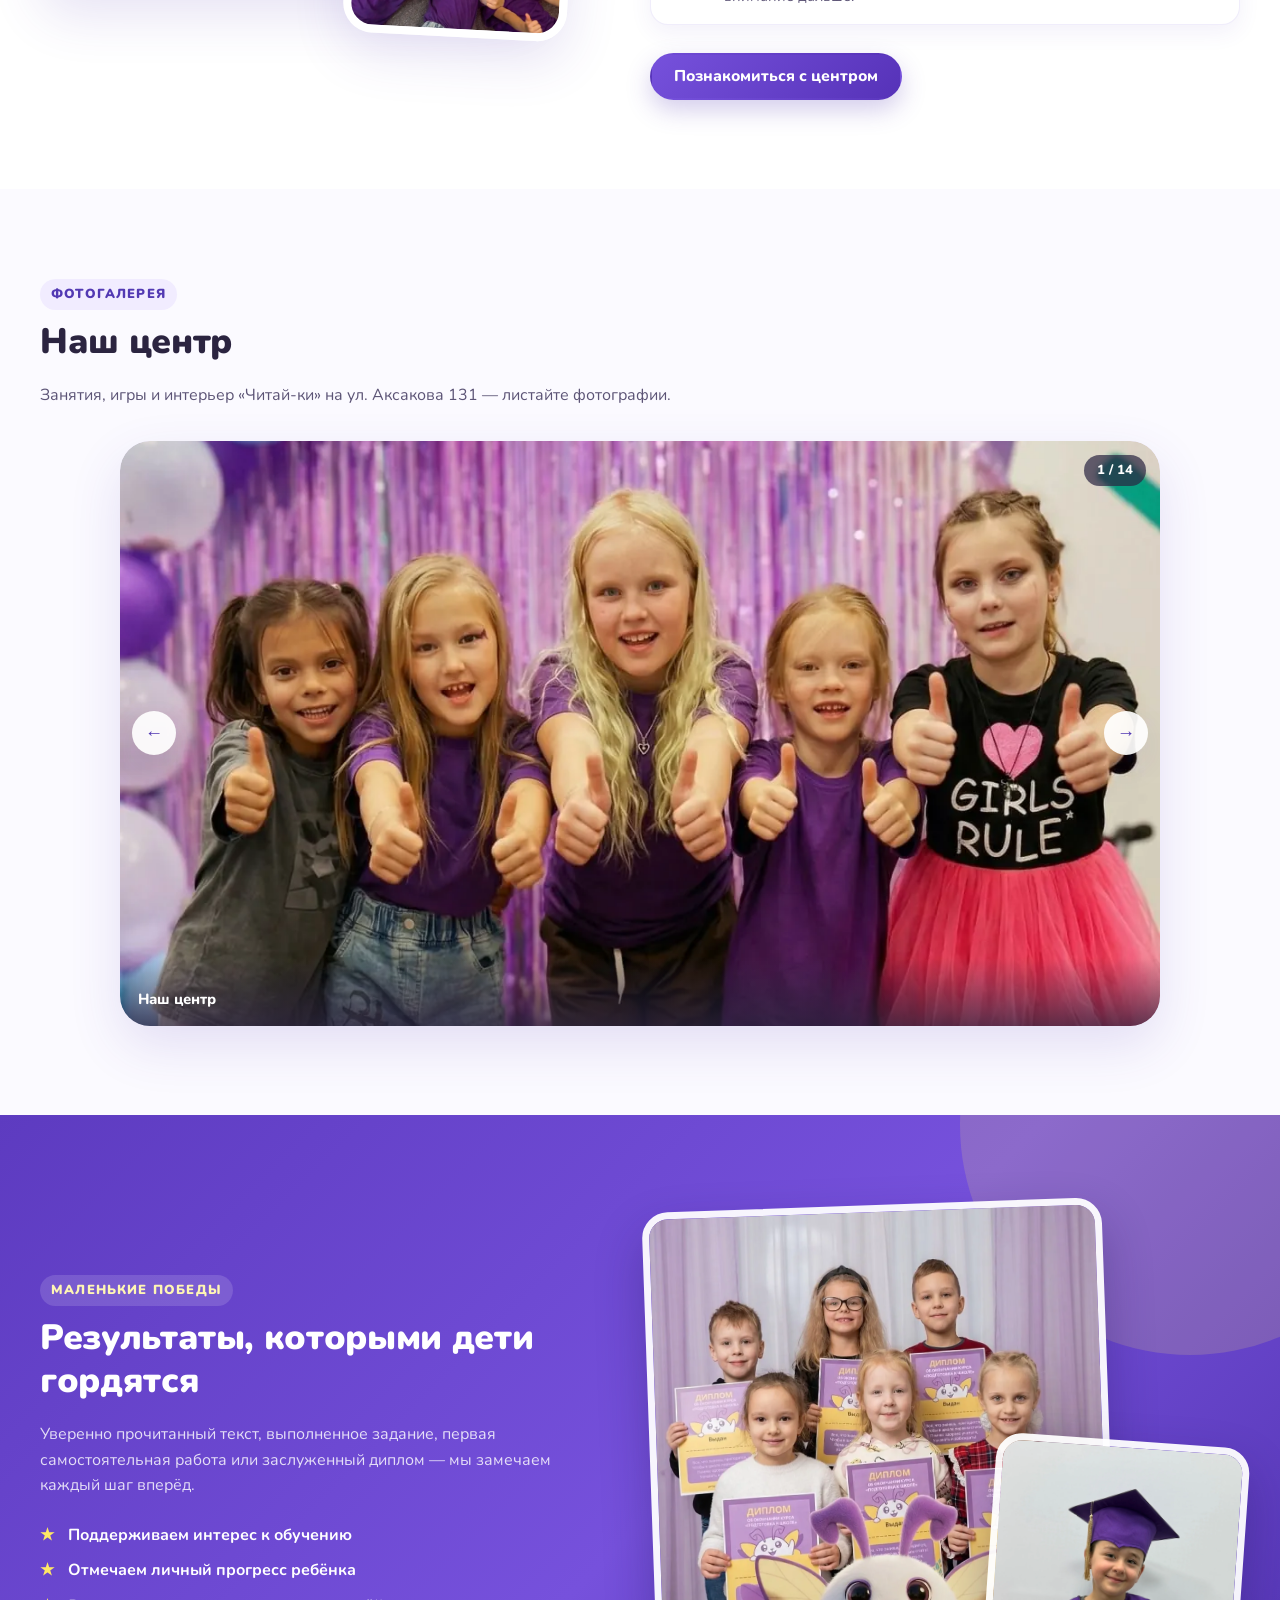
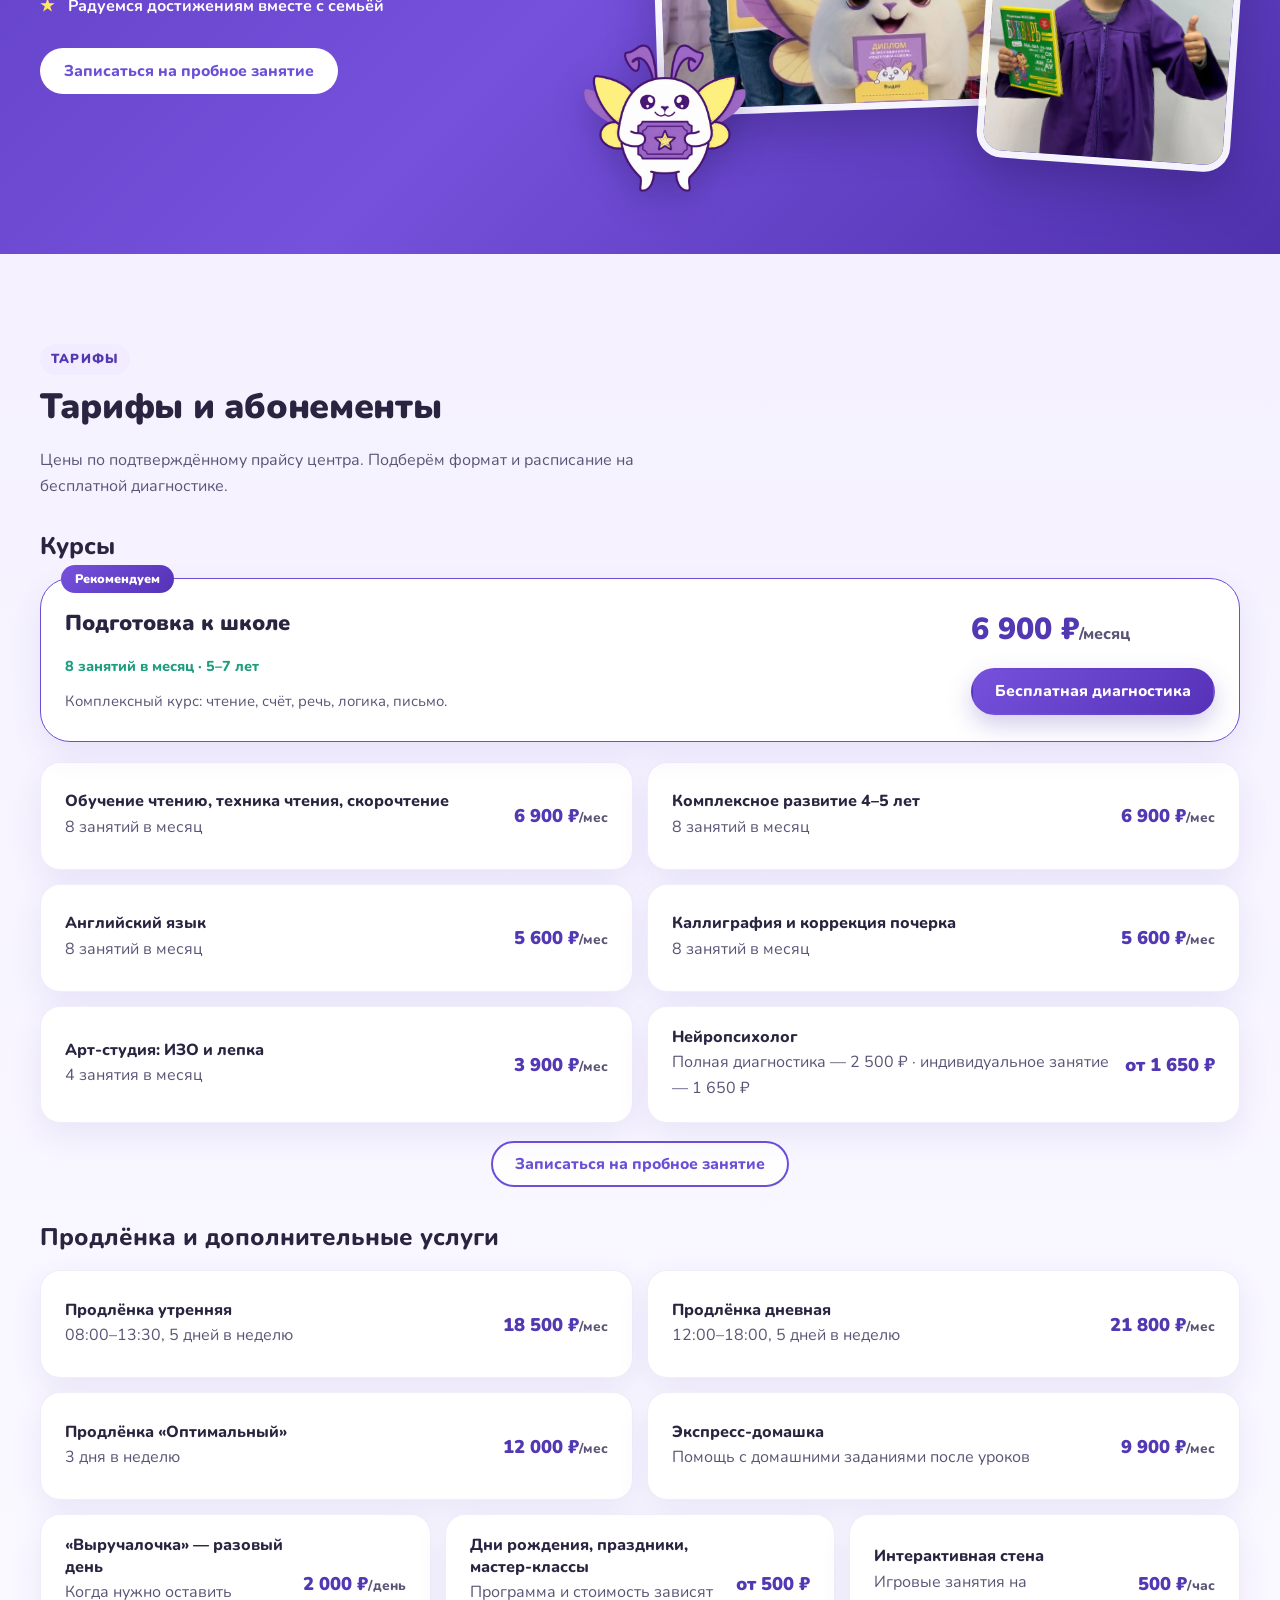
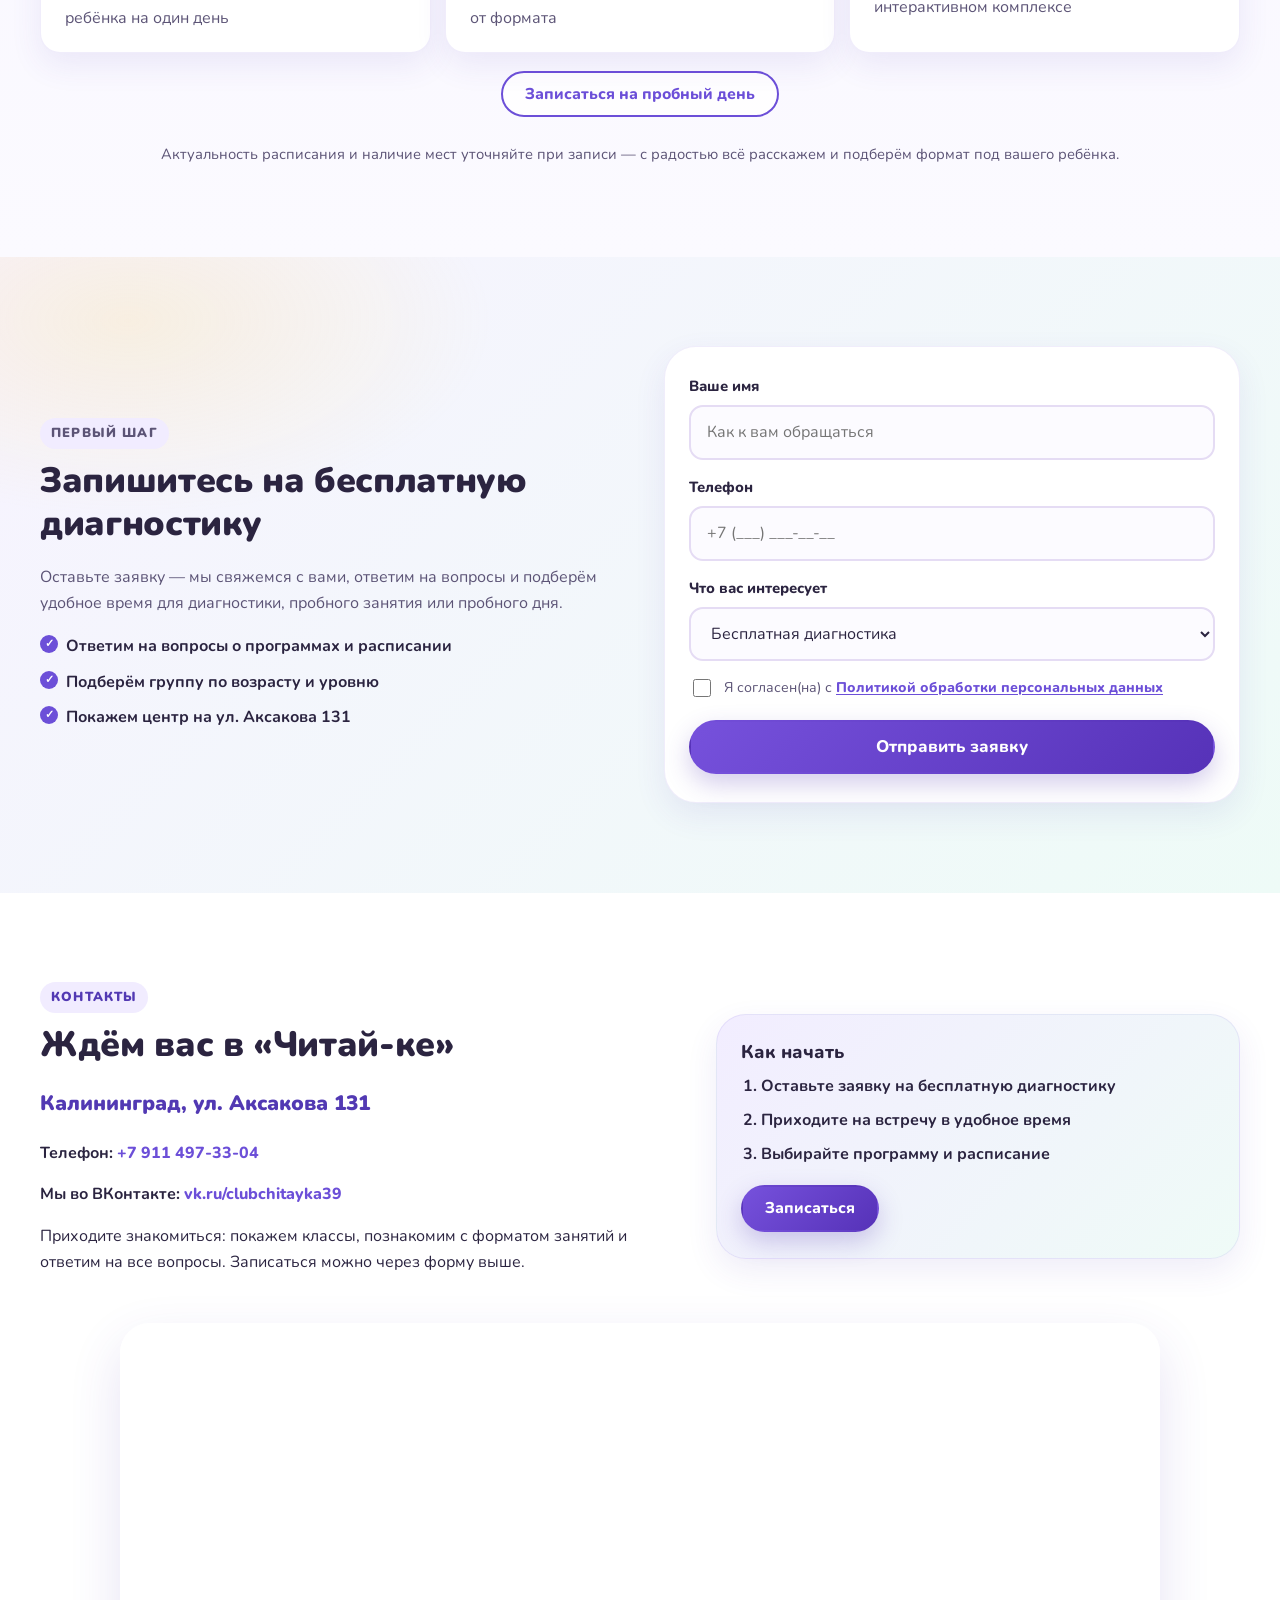
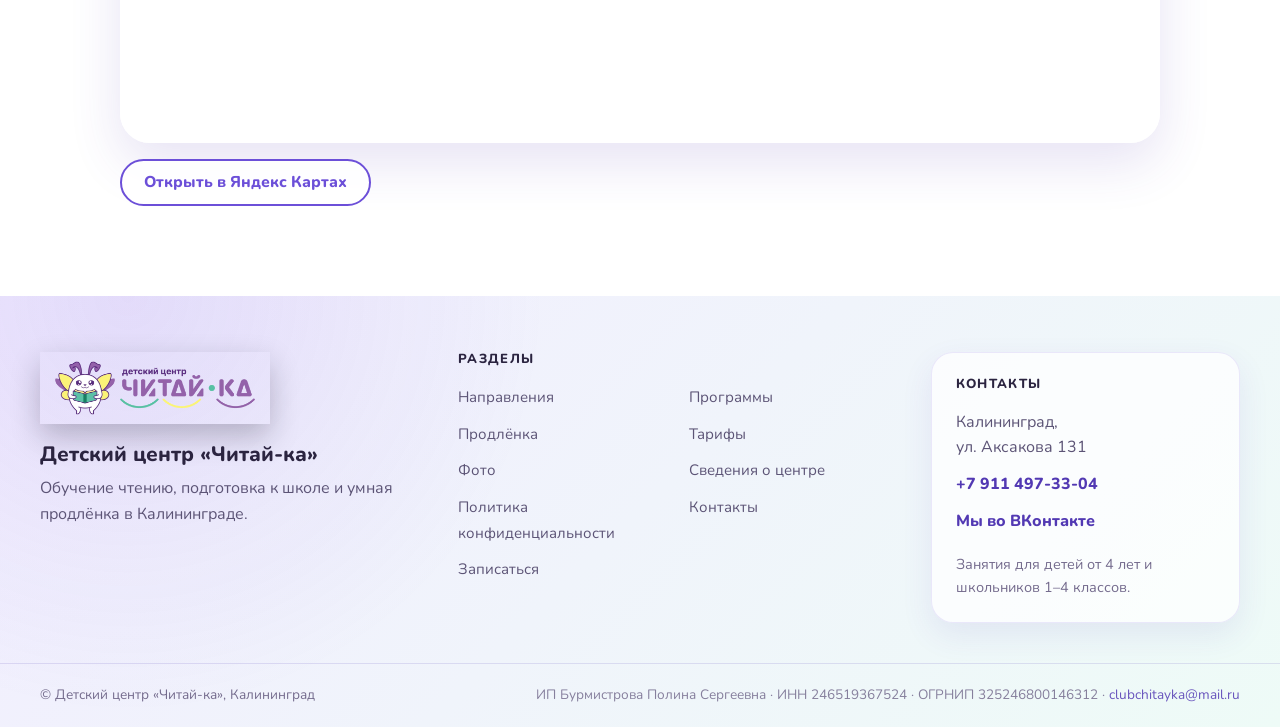
==== commit 3deb72e6: "Build official brand storytelling sections" ====
--- a/preview/index.html
+++ b/preview/index.html
@@ -9,7 +9,7 @@
 	<link rel="preconnect" href="https://fonts.googleapis.com">
 	<link rel="preconnect" href="https://fonts.gstatic.com" crossorigin>
 	<link href="https://fonts.googleapis.com/css2?family=Nunito:ital,wght@0,400;0,600;0,700;0,800;0,900;1,400&display=swap" rel="stylesheet">
-	<link rel="stylesheet" href="assets/main.css?v=20260819-8">
+	<link rel="stylesheet" href="assets/main.css?v=20260820-1">
 </head>
 <body class="home-page">
 <a class="skip-link" href="#main">К содержимому</a>
@@ -17,8 +17,7 @@
 <header class="site-header">
 	<div class="container site-header__inner">
 		<a class="site-header__brand" href="#top" aria-label="Детский центр «Читай-ка» — на главную">
-			<img class="site-header__logo" src="assets/logo-chitayka.png" alt="Детский центр «Читай-ка»" width="811" height="765" decoding="async">
-			<span class="site-header__brand-copy"><small>детский центр</small><strong>ЧИТАЙ<span>·</span>КА</strong></span>
+			<img class="site-header__logo site-header__logo--official" src="assets/brand/logo-official.webp" alt="Детский центр «Читай-ка»" width="780" height="220" decoding="async">
 		</a>
 		<a class="site-header__call" href="tel:+79114973304" aria-label="Позвонить в центр «Читай-ка»: +7 911 497-33-04">
 			<svg xmlns="http://www.w3.org/2000/svg" width="20" height="20" viewBox="0 0 24 24" fill="none" stroke="currentColor" stroke-width="2" stroke-linecap="round" stroke-linejoin="round" aria-hidden="true"><path d="M22 16.92v3a2 2 0 0 1-2.18 2 19.79 19.79 0 0 1-8.63-3.07 19.5 19.5 0 0 1-6-6 19.79 19.79 0 0 1-3.07-8.67A2 2 0 0 1 4.11 2h3a2 2 0 0 1 2 1.72 12.84 12.84 0 0 0 .7 2.81 2 2 0 0 1-.45 2.11L8.09 9.91a16 16 0 0 0 6 6l1.27-1.27a2 2 0 0 1 2.11-.45 12.84 12.84 0 0 0 2.81.7A2 2 0 0 1 22 16.92z"/></svg>
@@ -114,6 +113,50 @@
 		</div>
 	</section>
 
+	<section class="section journey" id="first-visit">
+		<div class="container">
+			<header class="section__head journey__head">
+				<p class="section__kicker">Первое знакомство</p>
+				<h2>Как проходит первое занятие</h2>
+				<p class="section__sub">Спокойно знакомимся, определяем текущий уровень и подбираем формат, в котором ребёнку будет интересно.</p>
+			</header>
+			<div class="journey__path">
+				<article class="journey-card">
+					<span class="journey-card__number">01</span>
+					<img src="assets/icons-v2/care.webp" alt="" width="480" height="480" loading="lazy">
+					<h3>Знакомимся</h3>
+					<p>Ребёнок осваивается, педагог общается с ним без спешки и давления.</p>
+				</article>
+				<article class="journey-card">
+					<span class="journey-card__number">02</span>
+					<img src="assets/icons-v2/book.webp" alt="" width="480" height="480" loading="lazy">
+					<h3>Смотрим навыки</h3>
+					<p>Определяем технику чтения, понимание текста и школьные навыки.</p>
+				</article>
+				<article class="journey-card">
+					<span class="journey-card__number">03</span>
+					<img src="assets/icons-v2/palette.webp" alt="" width="480" height="480" loading="lazy">
+					<h3>Пробуем формат</h3>
+					<p>Даём небольшое игровое задание и наблюдаем, что увлекает ребёнка.</p>
+				</article>
+				<article class="journey-card">
+					<span class="journey-card__number">04</span>
+					<img src="assets/icons-v2/notebook.webp" alt="" width="480" height="480" loading="lazy">
+					<h3>Даём рекомендации</h3>
+					<p>Рассказываем родителям о сильных сторонах и предлагаем подходящую программу.</p>
+				</article>
+			</div>
+			<div class="journey__cta">
+				<img src="assets/stickers/mascot-pointing.webp" alt="" width="520" height="520" loading="lazy">
+				<div>
+					<h3>Не знаете, с чего начать?</h3>
+					<p>Начните с бесплатной диагностики — она поможет выбрать программу без догадок.</p>
+				</div>
+				<a class="btn btn--accent" href="#lead-form" data-cta="diagnostika">Пройти диагностику</a>
+			</div>
+		</div>
+	</section>
+
 	<section class="section section--tint programs" id="programs">
 		<div class="container">
 			<header class="section__head">
@@ -196,42 +239,26 @@
 	</section>
 
 	<section class="section advantages" id="advantages">
-		<div class="container">
-			<header class="section__head">
+		<div class="container advantages-story">
+			<div class="advantages-story__photos">
+				<figure class="advantages-story__main-photo">
+					<img src="assets/gallery/photo-02.webp" alt="Дети вместе читают книгу на занятии в центре «Читай-ка»" width="1600" height="1067" loading="lazy" decoding="async">
+				</figure>
+				<figure class="advantages-story__small-photo">
+					<img src="assets/gallery/photo-10.webp" alt="Дружная группа детей центра «Читай-ка»" width="1067" height="1600" loading="lazy" decoding="async">
+				</figure>
+			</div>
+			<div class="advantages-story__content">
 				<p class="section__kicker">Почему «Читай-ка»</p>
-				<h2>Наши преимущества</h2>
-			</header>
-			<div class="advantages__grid">
-				<div class="benefit-card">
-					<img class="benefit-card__icon" src="assets/icons-v2/care.webp" alt="" width="480" height="480" loading="lazy">
-					<h3>Маленькие группы</h3>
-					<p>Педагог видит каждого ребёнка и успевает уделить внимание всем.</p>
-				</div>
-				<div class="benefit-card">
-					<img class="benefit-card__icon" src="assets/icons-v2/tag.webp" alt="" width="480" height="480" loading="lazy">
-					<h3>Старт с диагностики</h3>
-					<p>Определяем уровень и цели до начала занятий — программа честная и посильная.</p>
-				</div>
-				<div class="benefit-card">
-					<img class="benefit-card__icon" src="assets/icons-v2/book.webp" alt="" width="480" height="480" loading="lazy">
-					<h3>Фокус на чтении</h3>
-					<p>Чтение — база всех школьных предметов. Мы делаем её прочной.</p>
-				</div>
-				<div class="benefit-card">
-					<img class="benefit-card__icon" src="assets/icons-v2/palette.webp" alt="" width="480" height="480" loading="lazy">
-					<h3>Бережная атмосфера</h3>
-					<p>Без давления и сравнений: дети занимаются с интересом и приходят снова.</p>
-				</div>
-				<div class="benefit-card">
-					<img class="benefit-card__icon" src="assets/icons-v2/envelope.webp" alt="" width="480" height="480" loading="lazy">
-					<h3>Удобное расположение</h3>
-					<p>Калининград, ул. Аксакова 131 — легко добираться пешком и на транспорте.</p>
-				</div>
-				<div class="benefit-card">
-					<img class="benefit-card__icon" src="assets/icons-v2/notebook.webp" alt="" width="480" height="480" loading="lazy">
-					<h3>Гибкие форматы</h3>
-					<p>Диагностика, пробное занятие или пробный день — выберите удобный старт.</p>
-				</div>
+				<h2>Место, где ребёнка замечают</h2>
+				<p class="advantages-story__lead">Соединяем обучение, игру и поддержку — ребёнок двигается в своём темпе и не боится пробовать.</p>
+				<div class="advantages-story__list">
+					<article><span>01</span><div><h3>Маленькие группы</h3><p>Педагог видит каждого ребёнка и успевает помочь именно там, где это нужно.</p></div></article>
+					<article><span>02</span><div><h3>Старт с диагностики</h3><p>Сначала определяем уровень, затем предлагаем понятную и посильную программу.</p></div></article>
+					<article><span>03</span><div><h3>Без давления и сравнений</h3><p>Поддерживаем интерес к занятиям и отмечаем личный прогресс ребёнка.</p></div></article>
+					<article><span>04</span><div><h3>Обратная связь родителям</h3><p>Объясняем, что получается и на какие навыки стоит обратить внимание дальше.</p></div></article>
+				</div>
+				<a class="btn btn--accent" href="#lead-form" data-cta="zanyatie">Познакомиться с центром</a>
 			</div>
 		</div>
 	</section>
@@ -305,6 +332,31 @@
 				<button class="slider__btn slider__btn--prev" type="button" aria-label="Предыдущее фото">←</button>
 				<button class="slider__btn slider__btn--next" type="button" aria-label="Следующее фото">→</button>
 				<p class="slider__counter" aria-live="polite">1 / 14</p>
+			</div>
+		</div>
+	</section>
+
+	<section class="section achievements" id="achievements">
+		<div class="container achievements__grid">
+			<div class="achievements__content">
+				<p class="section__kicker">Маленькие победы</p>
+				<h2>Результаты, которыми дети гордятся</h2>
+				<p>Уверенно прочитанный текст, выполненное задание, первая самостоятельная работа или заслуженный диплом — мы замечаем каждый шаг вперёд.</p>
+				<ul class="achievements__points">
+					<li>Поддерживаем интерес к обучению</li>
+					<li>Отмечаем личный прогресс ребёнка</li>
+					<li>Радуемся достижениям вместе с семьёй</li>
+				</ul>
+				<a class="btn btn--ghost" href="#lead-form" data-cta="zanyatie">Записаться на пробное занятие</a>
+			</div>
+			<div class="achievements__photos">
+				<figure class="achievements__photo achievements__photo--large">
+					<img src="assets/gallery/photo-04.webp" alt="Дети центра «Читай-ка» с дипломами" decoding="async">
+				</figure>
+				<figure class="achievements__photo">
+					<img src="assets/gallery/photo-03.webp" alt="Выпускник центра «Читай-ка» с дипломом" decoding="async">
+				</figure>
+				<img class="achievements__mascot" src="assets/stickers/mascot-diploma.webp" alt="" width="520" height="520" loading="lazy">
 			</div>
 		</div>
 	</section>
@@ -513,7 +565,7 @@
 <footer class="site-footer" id="site-footer">
 	<div class="container site-footer__grid">
 		<div class="site-footer__brand">
-			<img src="assets/logo-chitayka.png" alt="Детский центр «Читай-ка»" class="site-footer__logo">
+			<img src="assets/brand/logo-official.webp" alt="Детский центр «Читай-ка»" class="site-footer__logo site-footer__logo--official" width="780" height="220">
 			<p class="site-footer__title">Детский центр «Читай-ка»</p>
 			<p>Обучение чтению, подготовка к школе и умная продлёнка в Калининграде.</p>
 		</div>
--- a/preview/assets/main.css
+++ b/preview/assets/main.css
@@ -2170,3 +2170,73 @@
 .site-footer__bottom {
 	border-top-color: rgba(82, 57, 179, 0.14);
 }
+
+/* Brand storytelling — official identity and new conversion sections */
+.site-header__logo--official { width: clamp(185px, 22vw, 250px); height: auto; object-fit: contain; }
+.site-footer__logo--official { width: min(230px, 100%); height: auto; border-radius: 0; background: transparent; }
+
+.journey {
+	position: relative;
+	background: radial-gradient(circle at 8% 16%, rgba(255, 236, 144, 0.35), transparent 22%), linear-gradient(180deg, #fff 0%, #f7f3ff 100%);
+}
+.journey__head { max-width: 760px; }
+.journey__path { position: relative; display: grid; gap: 16px; }
+.journey__path::before { content: ""; position: absolute; z-index: 0; top: 72px; left: 7%; right: 7%; border-top: 3px dashed rgba(108, 79, 216, 0.28); }
+.journey-card { position: relative; z-index: 1; padding: 22px; border: 1px solid rgba(108, 79, 216, 0.11); border-radius: var(--radius-lg); background: rgba(255,255,255,.96); box-shadow: var(--shadow); }
+.journey-card__number { position: absolute; top: 18px; right: 18px; font-size: .78rem; font-weight: 900; letter-spacing: .08em; color: var(--purple); }
+.journey-card img { display: block; width: 92px; height: 92px; margin-bottom: 12px; object-fit: contain; }
+.journey-card h3 { margin-bottom: 7px; }
+.journey-card p { margin: 0; font-size: .94rem; color: var(--ink-soft); }
+.journey__cta { position: relative; display: grid; gap: 16px; align-items: center; margin-top: 28px; padding: 26px; border: 1px solid rgba(108,79,216,.12); border-radius: var(--radius-lg); background: linear-gradient(120deg,#fff9df 0%,#fff 48%,#effbf7 100%); box-shadow: var(--shadow); overflow: hidden; }
+.journey__cta > img { display: none; }
+.journey__cta h3, .journey__cta p { margin-bottom: 5px; }
+.journey__cta p { color: var(--ink-soft); }
+.journey__cta .btn { justify-self: start; }
+
+.advantages-story { display: grid; gap: 34px; align-items: center; }
+.advantages-story__photos { position: relative; min-height: 440px; }
+.advantages-story__main-photo, .advantages-story__small-photo { position: absolute; margin: 0; overflow: hidden; border: 8px solid #fff; border-radius: 30px; box-shadow: var(--shadow-strong); }
+.advantages-story__main-photo { inset: 0 42px 42px 0; }
+.advantages-story__small-photo { right: 0; bottom: 0; width: 42%; height: 48%; transform: rotate(3deg); }
+.advantages-story__photos img { width: 100%; height: 100%; object-fit: cover; }
+.advantages-story__lead { max-width: 620px; font-size: 1.06rem; color: var(--ink-soft); }
+.advantages-story__list { display: grid; gap: 12px; margin: 24px 0 28px; }
+.advantages-story__list article { display: grid; grid-template-columns: 42px 1fr; gap: 14px; padding: 15px 17px; border: 1px solid rgba(108,79,216,.10); border-radius: 18px; background: #fff; box-shadow: 0 8px 22px rgba(82,57,179,.07); }
+.advantages-story__list article > span { display: inline-flex; align-items: center; justify-content: center; width: 42px; height: 42px; border-radius: 14px; background: var(--purple-soft); font-size: .78rem; font-weight: 900; color: var(--purple-dark); }
+.advantages-story__list h3, .advantages-story__list p { margin: 0; }
+.advantages-story__list p { margin-top: 4px; font-size: .92rem; color: var(--ink-soft); }
+
+.achievements { position: relative; background: linear-gradient(135deg,#5d3bc0 0%,#7651dc 52%,#4f31ad 100%); color: #fff; overflow: hidden; }
+.achievements::before { content: ""; position: absolute; width: 460px; height: 460px; right: -140px; top: -220px; border-radius: 50%; background: rgba(255,235,111,.16); }
+.achievements__grid { position: relative; display: grid; gap: 36px; align-items: center; }
+.achievements .section__kicker { background: rgba(255,255,255,.14); color: #fff6b4; }
+.achievements h2 { color: #fff; }
+.achievements__content > p:not(.section__kicker) { max-width: 600px; color: rgba(255,255,255,.82); }
+.achievements__points { list-style: none; display: grid; gap: 10px; margin: 24px 0 28px; padding: 0; }
+.achievements__points li { position: relative; padding-left: 28px; font-weight: 700; }
+.achievements__points li::before { content: "★"; position: absolute; left: 0; color: #ffe765; }
+.achievements .btn--ghost { border-color: rgba(255,255,255,.7); background: #fff; }
+.achievements__photos { position: relative; min-height: 460px; }
+.achievements__photo { position: absolute; margin: 0; overflow: hidden; border: 7px solid rgba(255,255,255,.94); border-radius: 26px; box-shadow: 0 22px 48px rgba(34,18,85,.32); }
+.achievements__photo--large { inset: 0 22% 56px 0; transform: rotate(-2deg); }
+.achievements__photo:not(.achievements__photo--large) { right: 0; bottom: 0; width: 43%; height: 58%; transform: rotate(4deg); }
+.achievements__photo img { width: 100%; height: 100%; object-fit: cover; }
+.achievements__mascot { position: absolute; z-index: 3; left: -70px; bottom: -42px; width: 170px; height: auto; filter: drop-shadow(0 12px 16px rgba(35,19,89,.30)); }
+
+@media (min-width: 700px) {
+	.journey__path { grid-template-columns: repeat(2,minmax(0,1fr)); }
+	.journey__cta { grid-template-columns: 130px 1fr auto; padding: 24px 28px 24px 150px; }
+	.journey__cta > img { position: absolute; left: 18px; bottom: -24px; display: block; width: 132px; height: auto; }
+}
+@media (min-width: 960px) {
+	.journey__path { grid-template-columns: repeat(4,minmax(0,1fr)); }
+	.advantages-story, .achievements__grid { grid-template-columns: minmax(0,.95fr) minmax(0,1.05fr); gap: clamp(48px,6vw,92px); }
+	.advantages-story__photos { min-height: 590px; }
+	.achievements__photos { min-height: 560px; }
+}
+@media (max-width: 699px) {
+	.journey__path::before { display: none; }
+	.advantages-story__photos { min-height: 360px; }
+	.achievements__photos { min-height: 390px; }
+	.achievements__mascot { left: -22px; width: 130px; }
+}
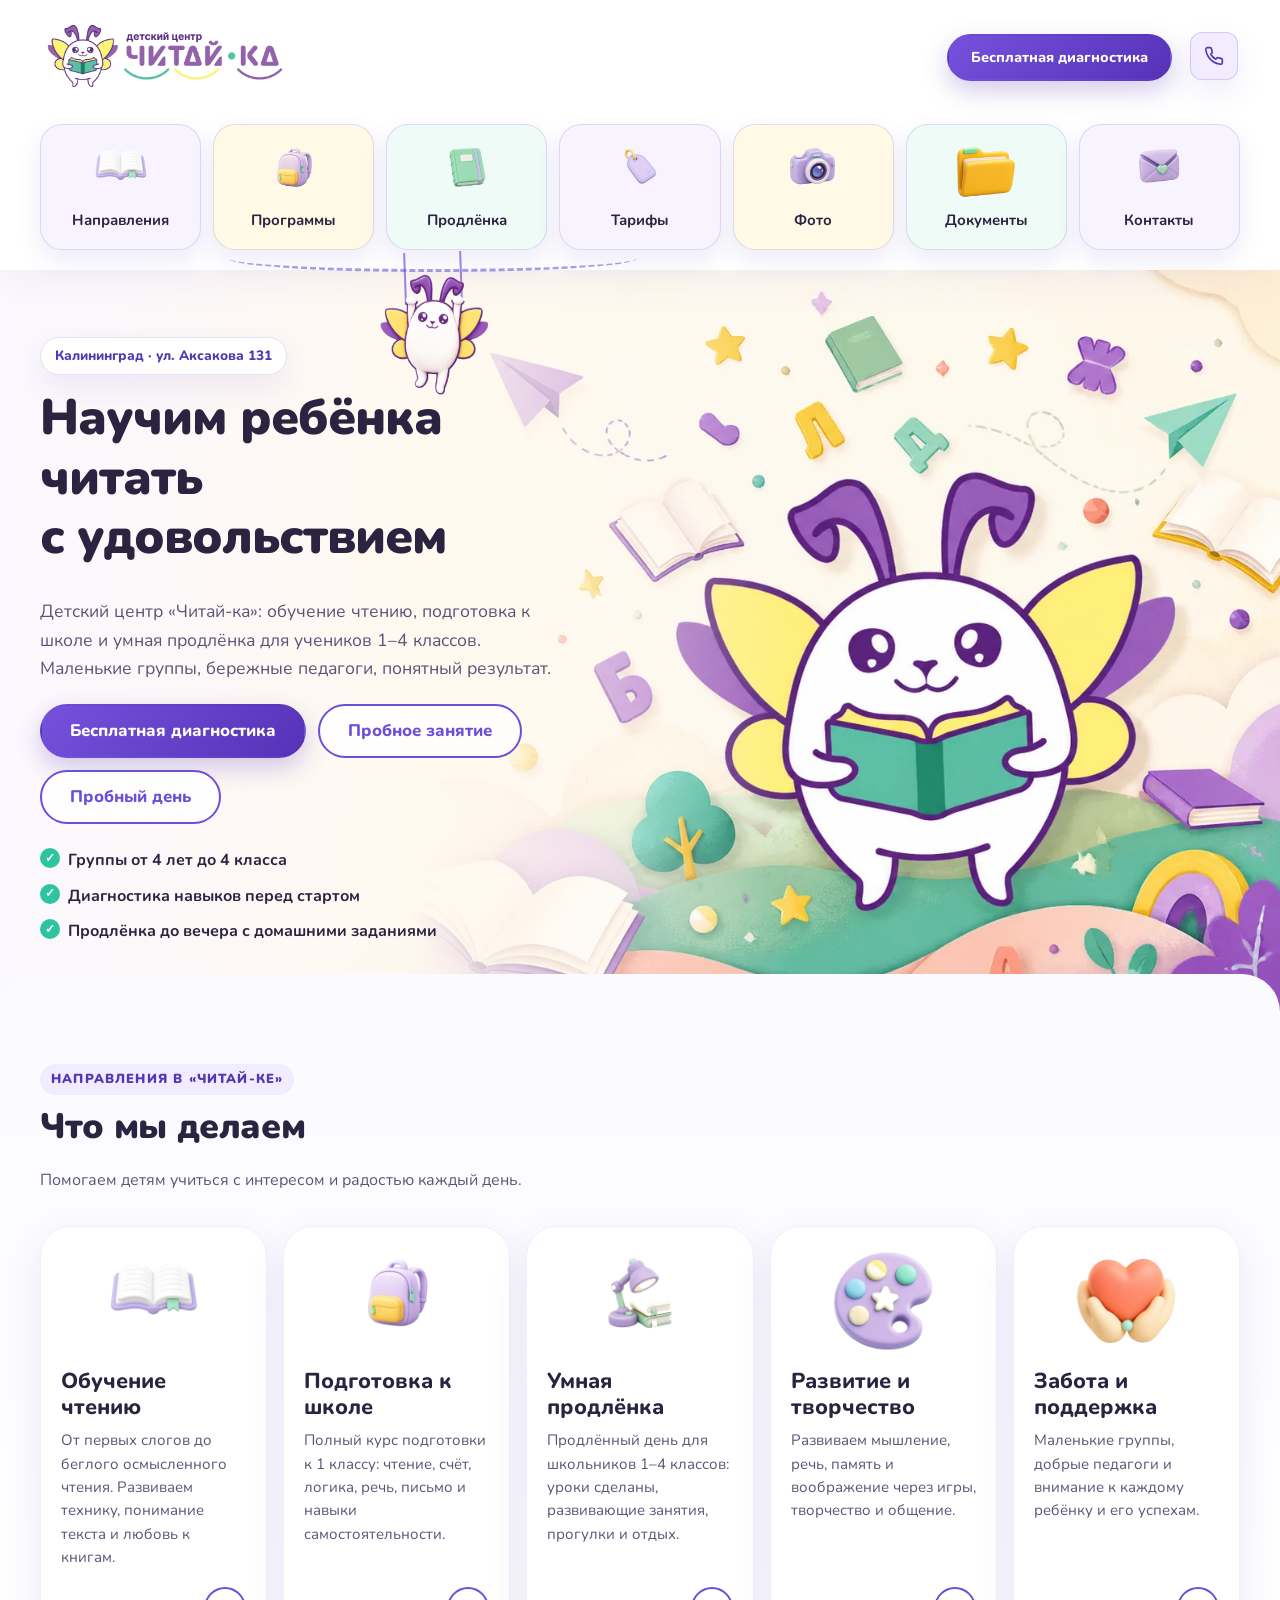
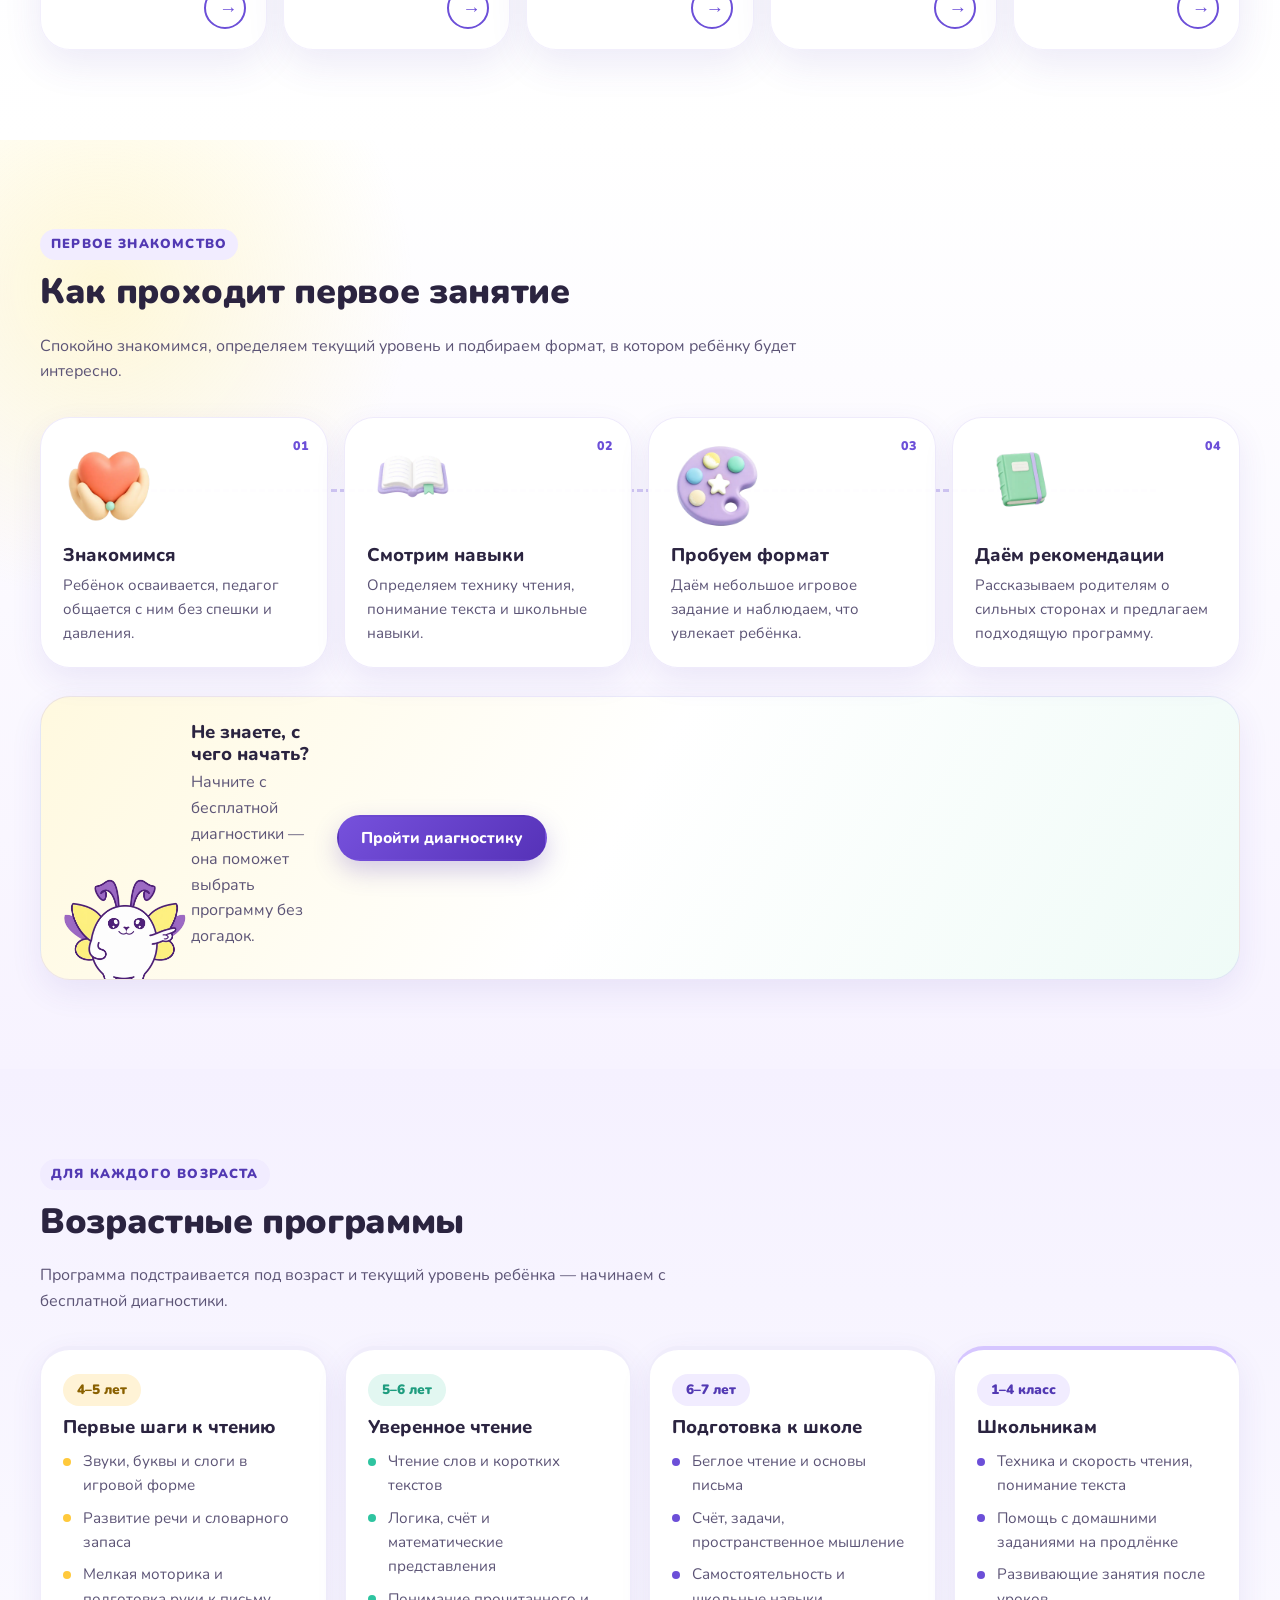
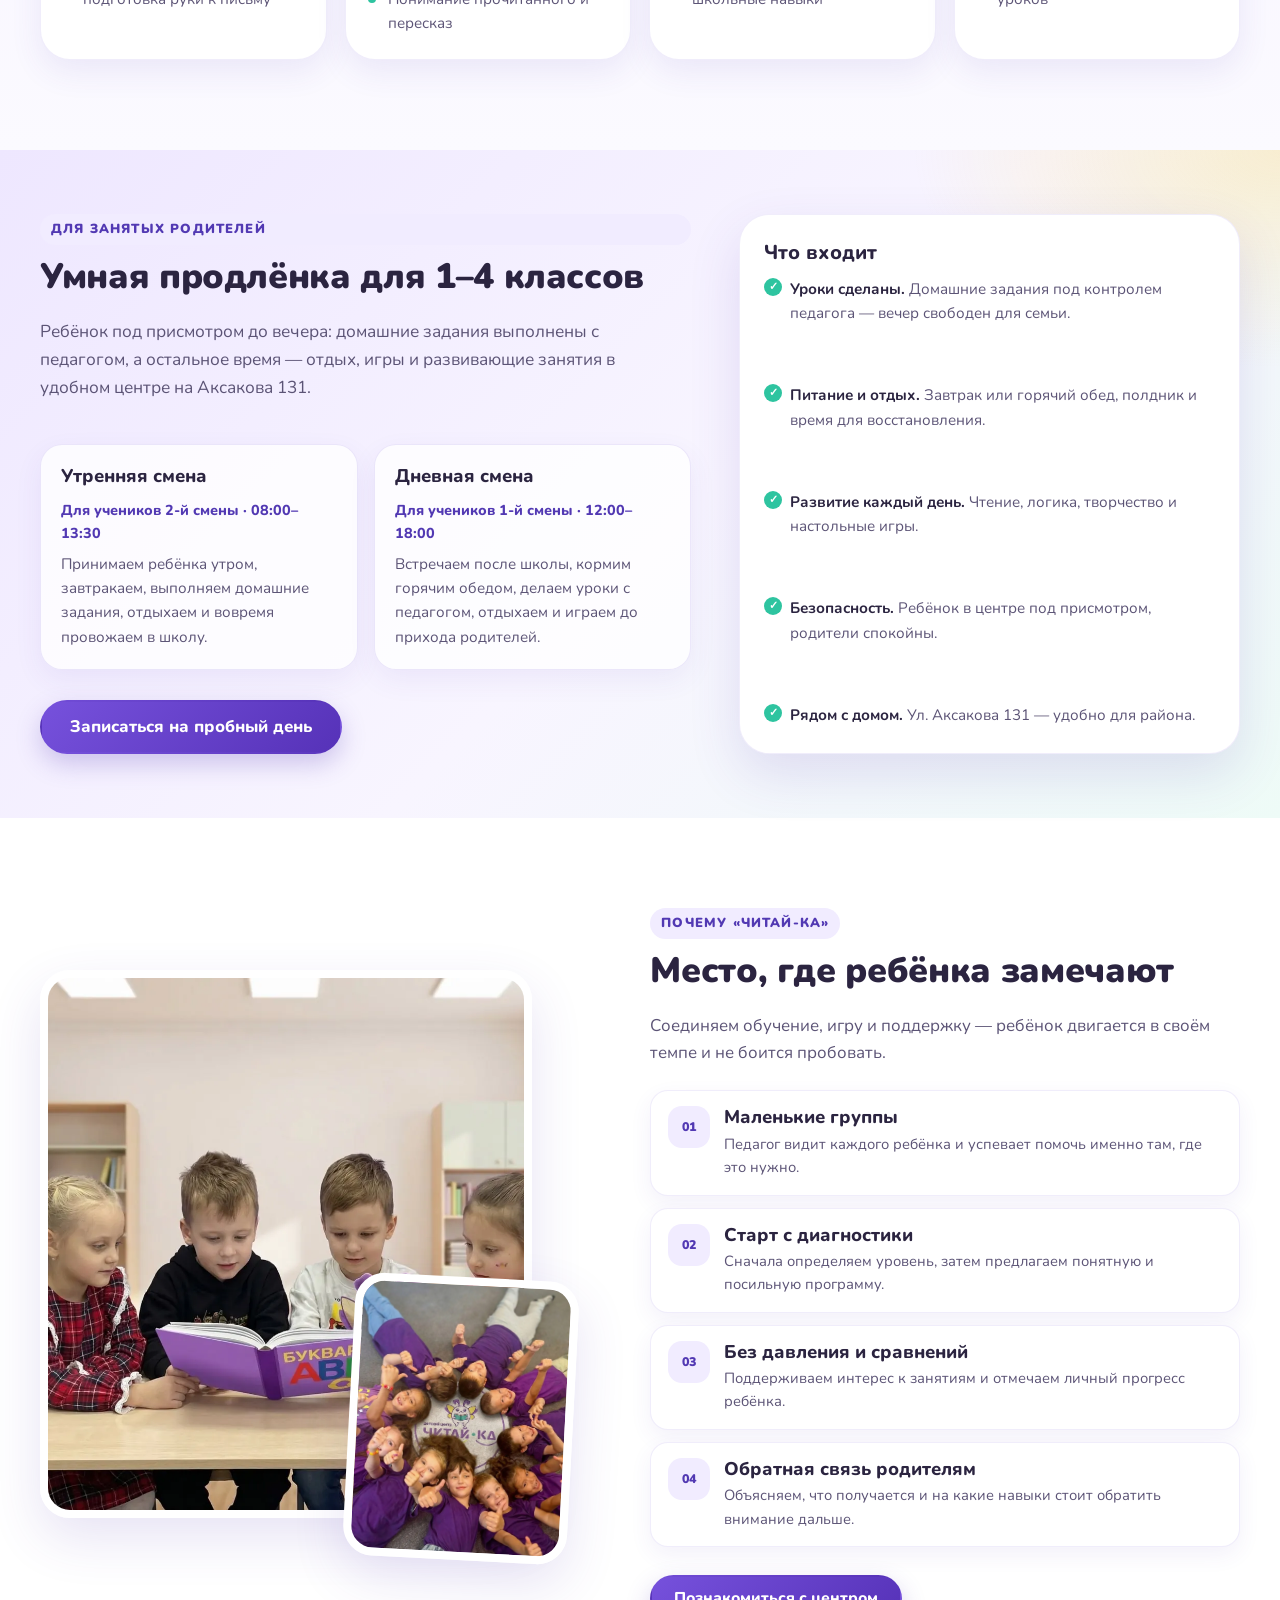
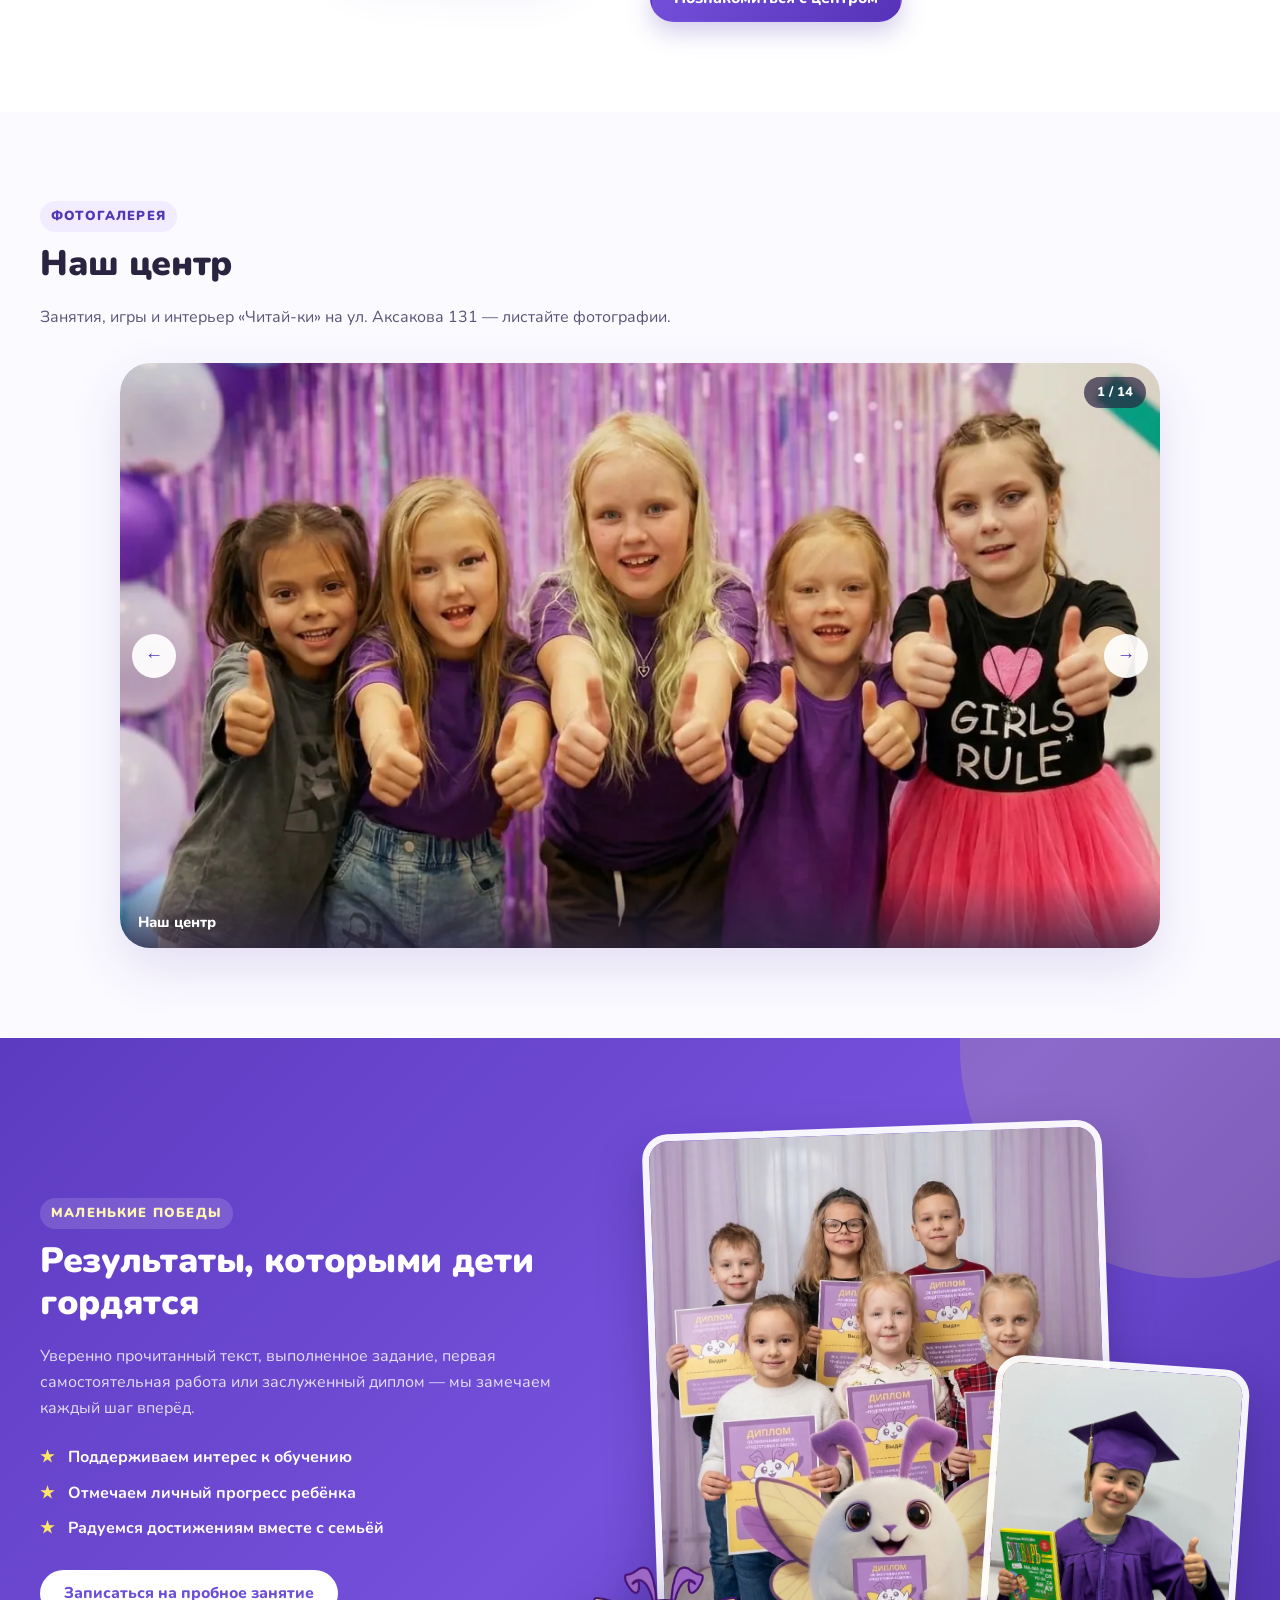
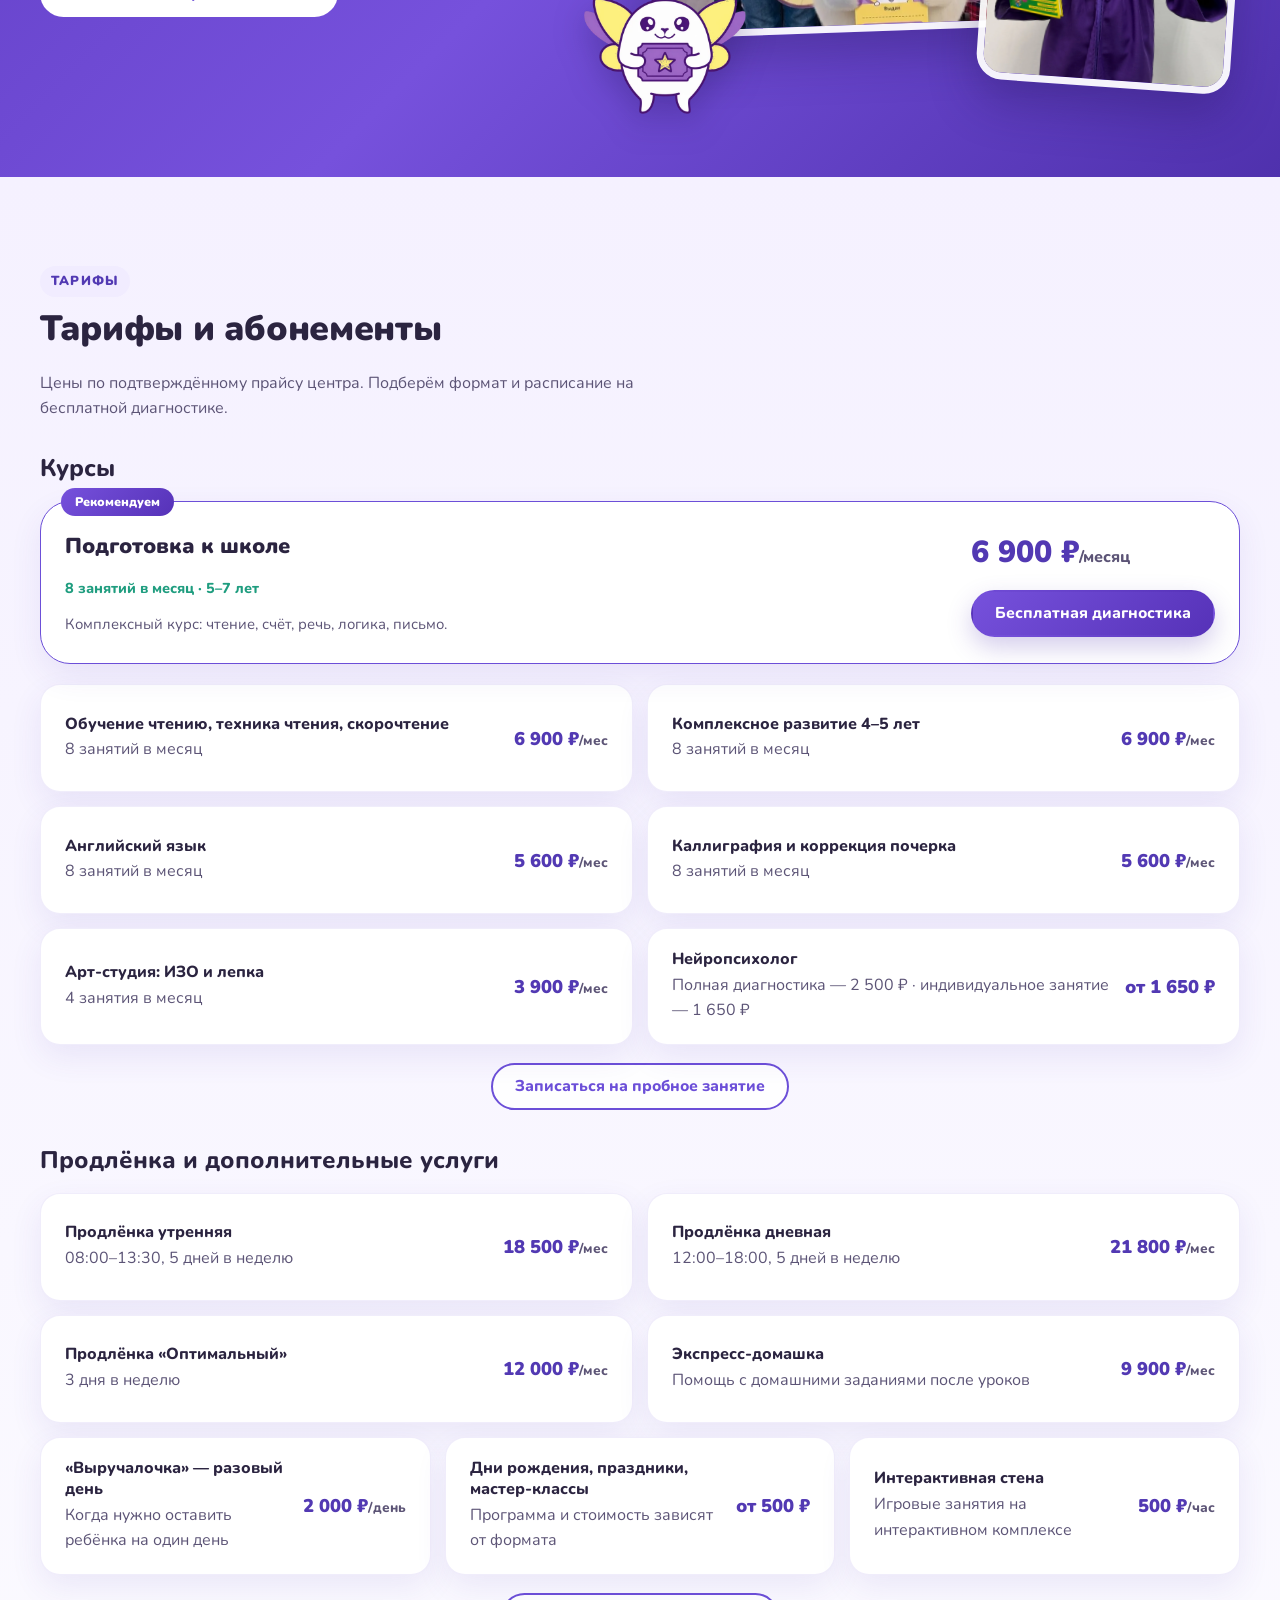
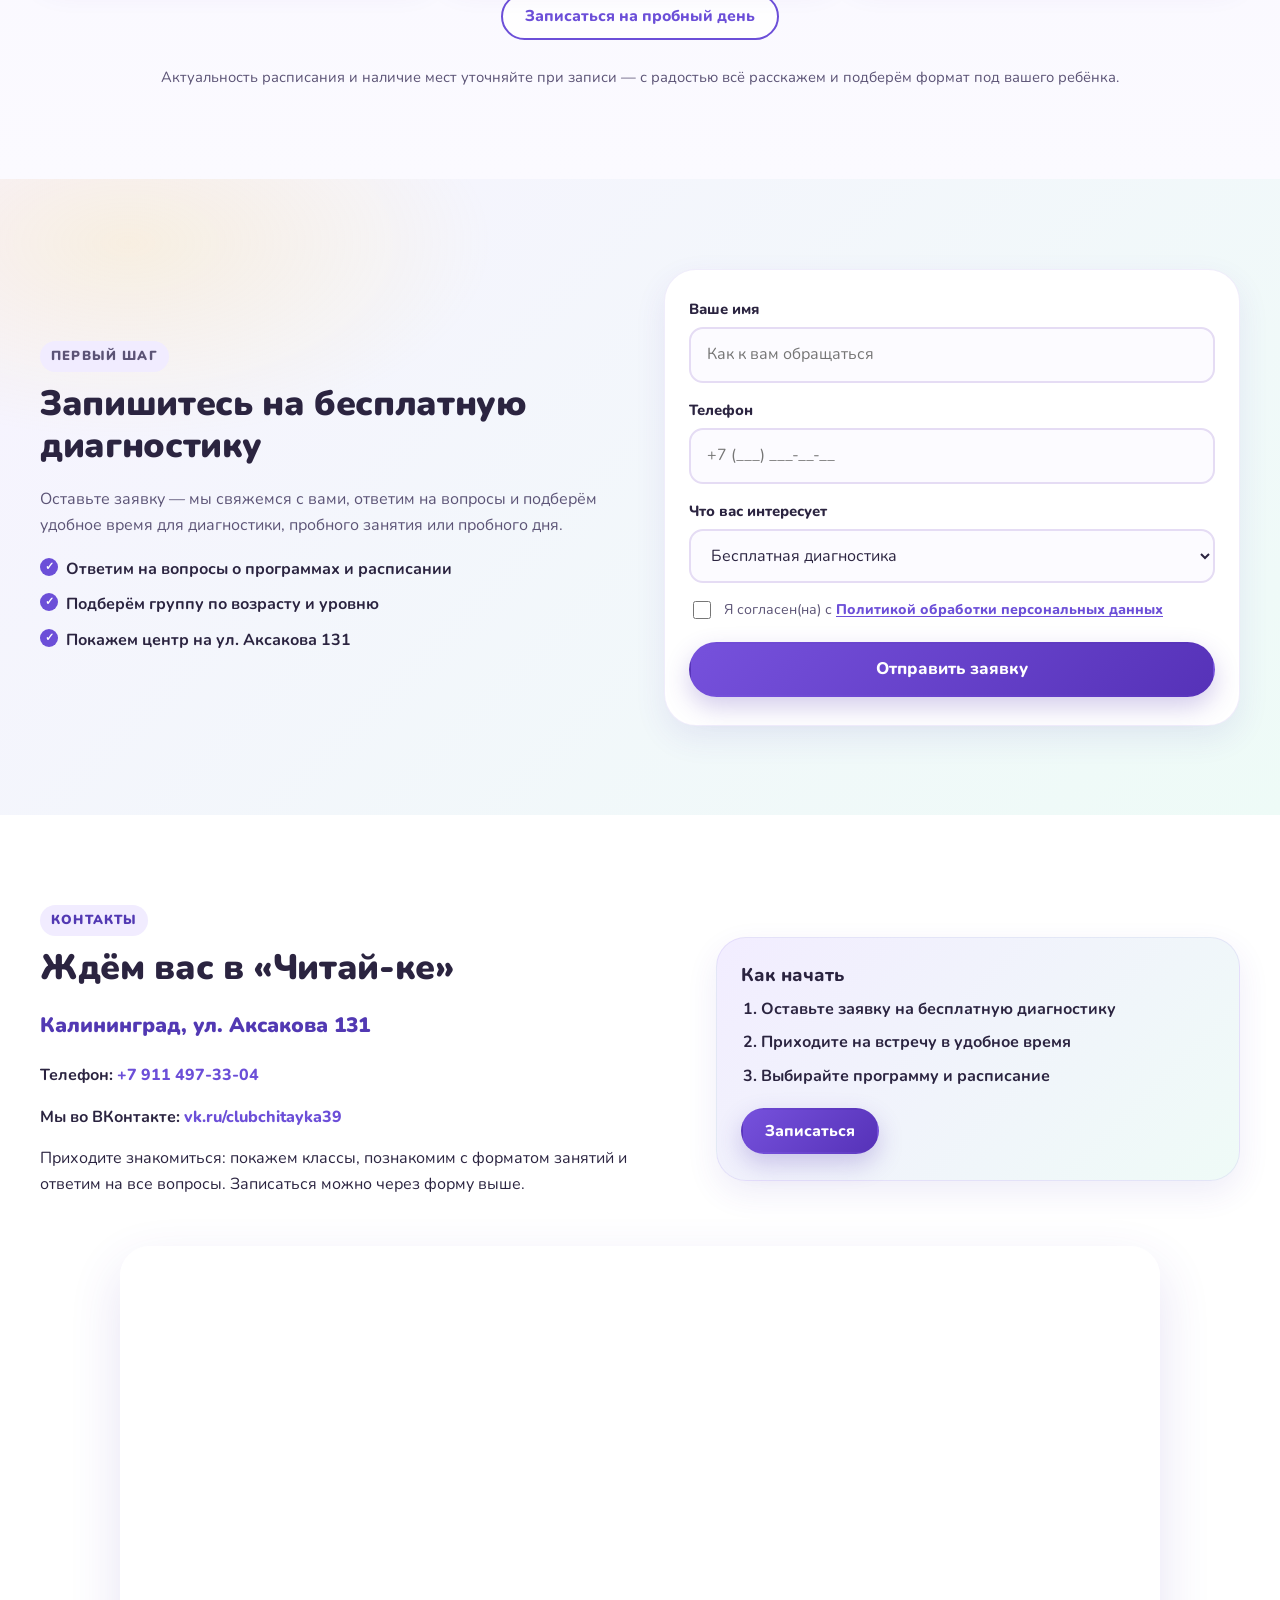
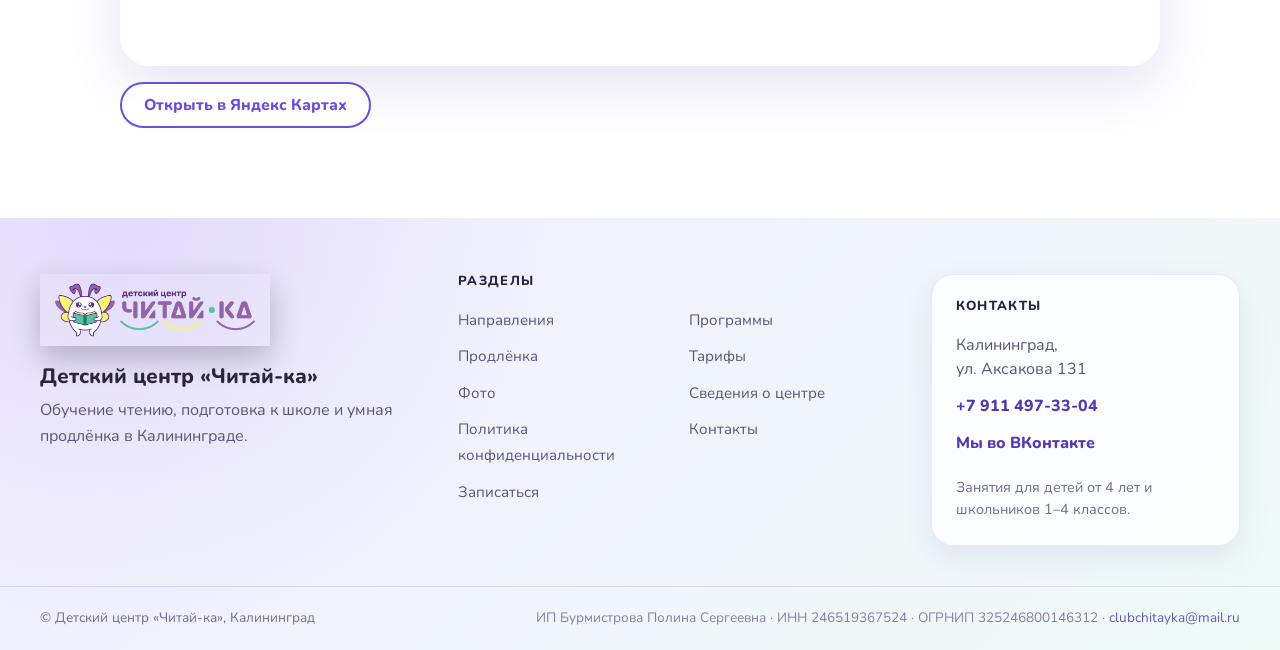
==== commit 93e975a8: "Harden hero scene rendering" ====
--- a/preview/index.html
+++ b/preview/index.html
@@ -9,7 +9,7 @@
 	<link rel="preconnect" href="https://fonts.googleapis.com">
 	<link rel="preconnect" href="https://fonts.gstatic.com" crossorigin>
 	<link href="https://fonts.googleapis.com/css2?family=Nunito:ital,wght@0,400;0,600;0,700;0,800;0,900;1,400&display=swap" rel="stylesheet">
-	<link rel="stylesheet" href="assets/main.css?v=20260820-1">
+	<link rel="stylesheet" href="assets/main.css?v=20260820-2">
 </head>
 <body class="home-page">
 <a class="skip-link" href="#main">К содержимому</a>
--- a/preview/assets/main.css
+++ b/preview/assets/main.css
@@ -1318,6 +1318,7 @@
 		right: 0;
 		bottom: 0;
 		width: 100%;
+		background: url("hero-illustration-v2.webp") right center / cover no-repeat;
 	}
 
 	.hero__media::before {
@@ -1341,6 +1342,7 @@
 		object-position: right center;
 		border-radius: 0;
 		box-shadow: none;
+		opacity: 0;
 	}
 
 	.directions__grid {
@@ -1936,11 +1938,11 @@
 	}
 
 	.home-page .hero {
-		min-height: 820px;
+		min-height: clamp(700px, 58vw, 820px);
 	}
 
 	.home-page .hero__grid {
-		min-height: 820px;
+		min-height: clamp(700px, 58vw, 820px);
 	}
 
 	.home-page .hero__content {
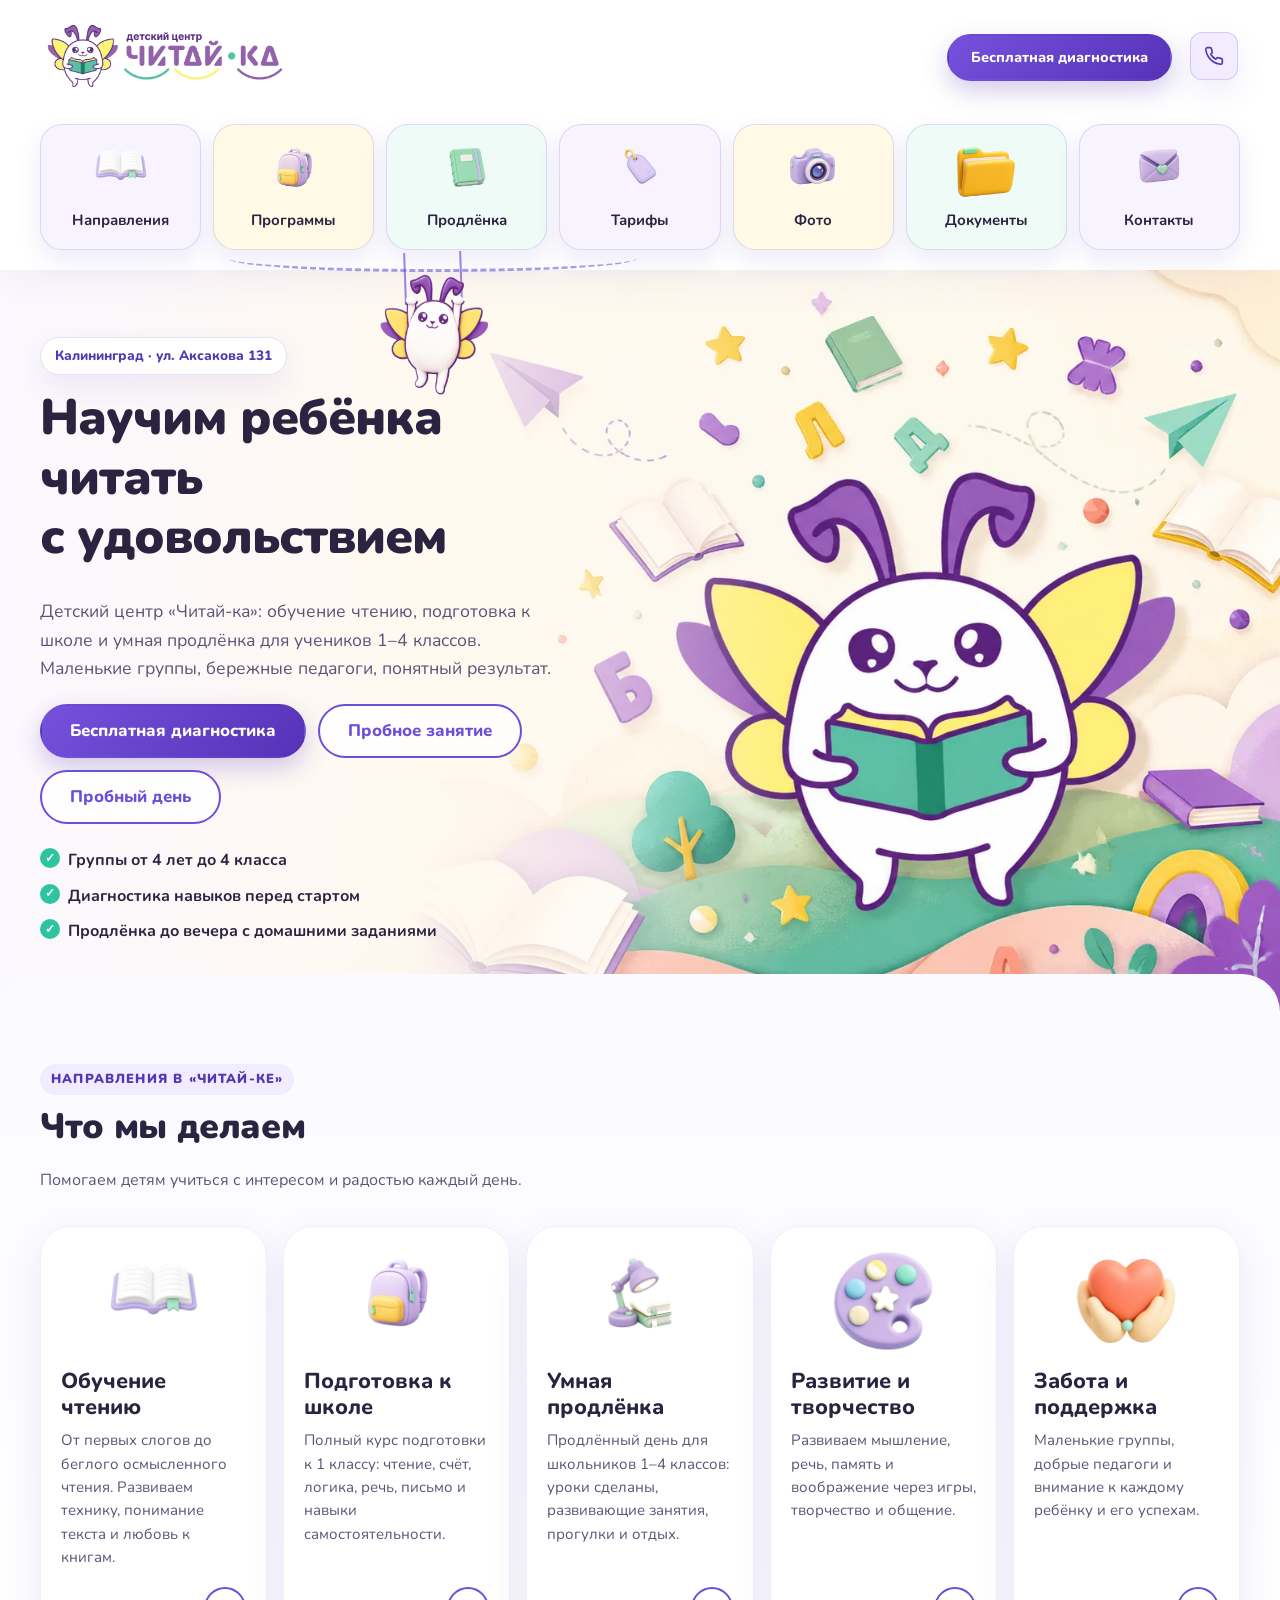
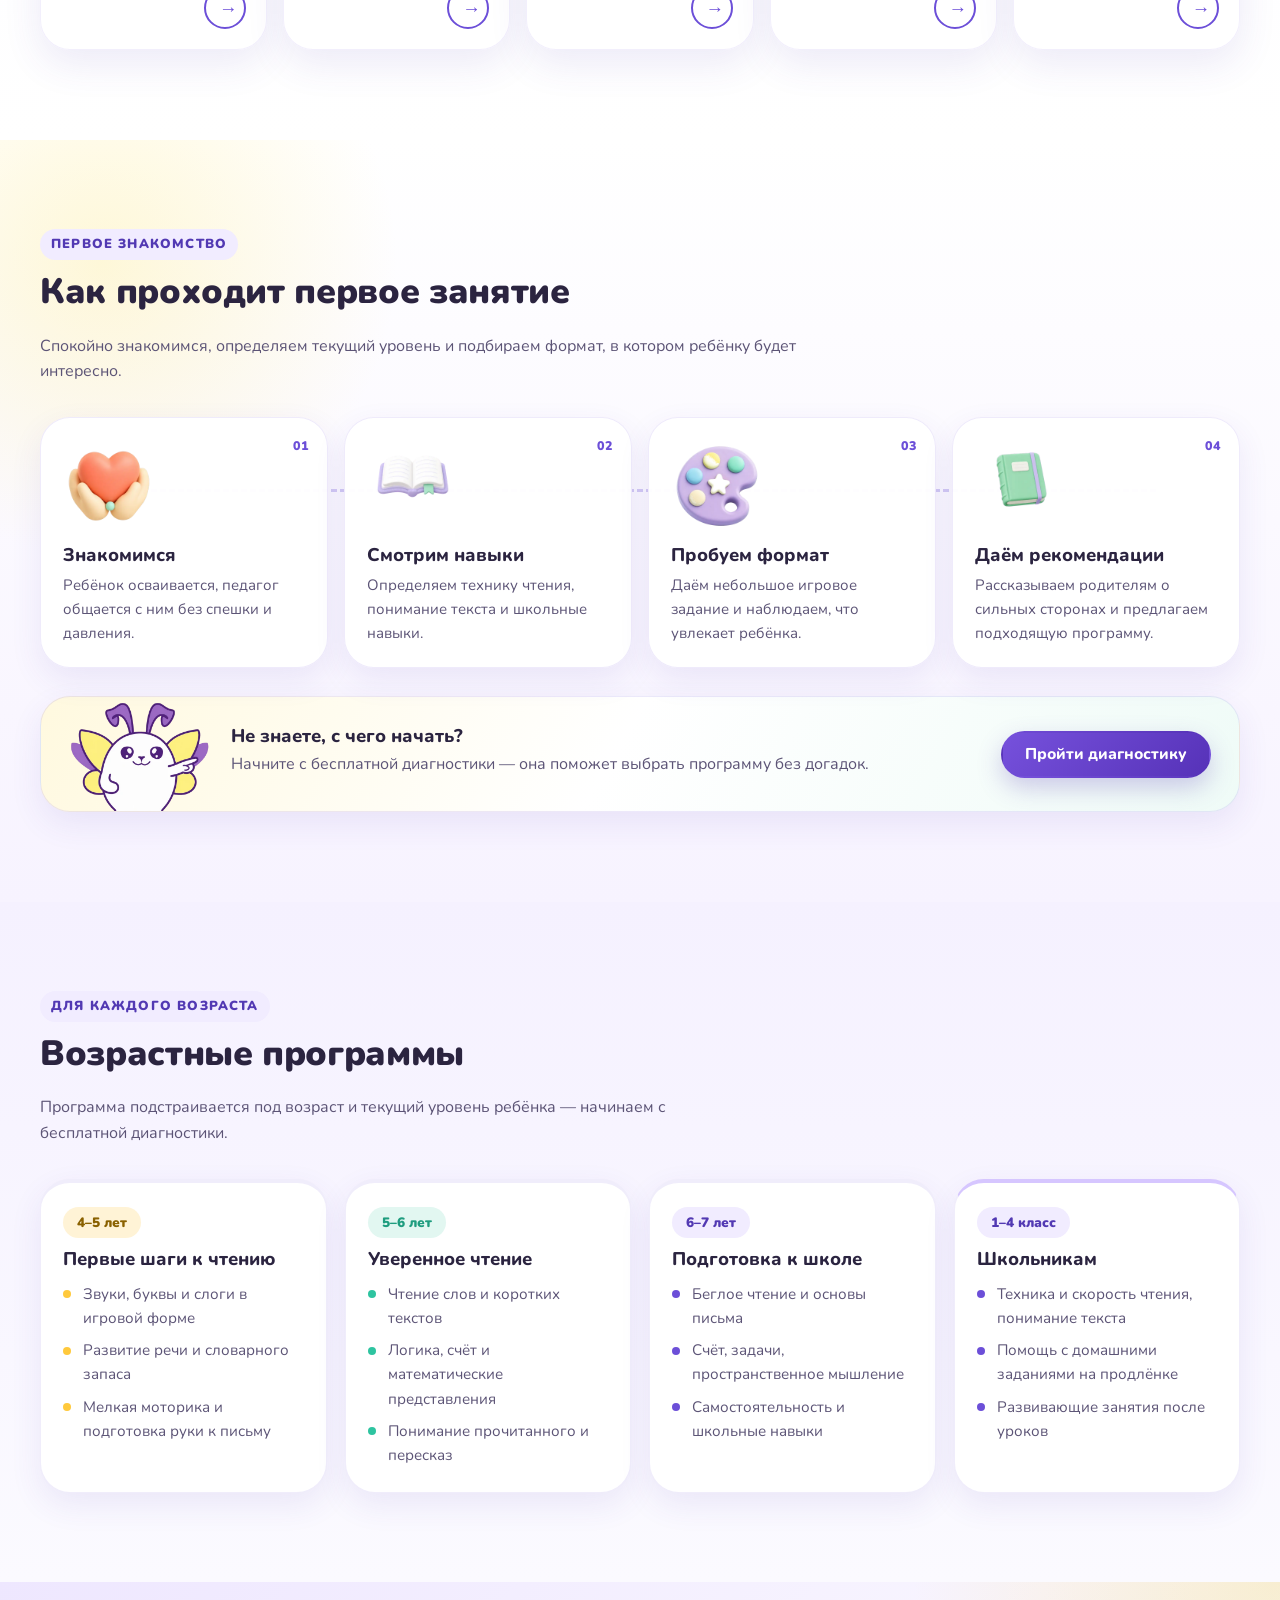
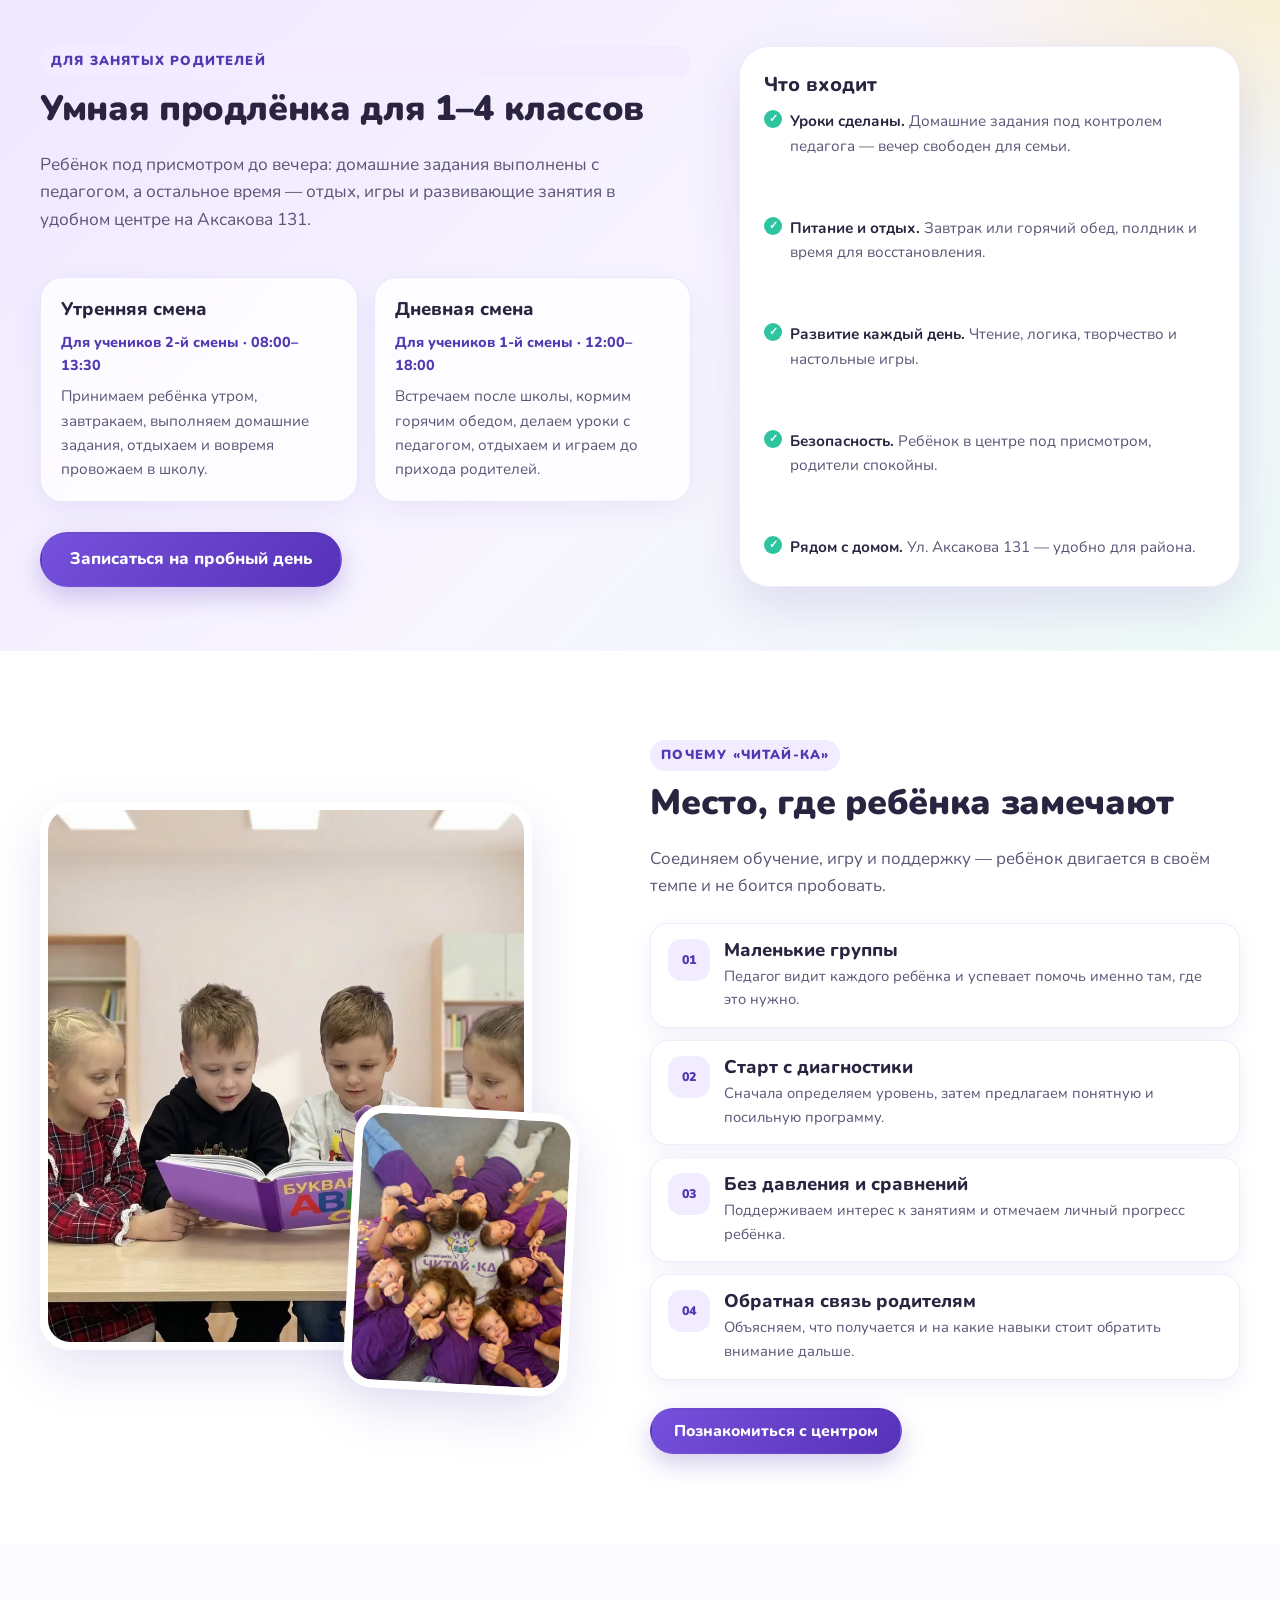
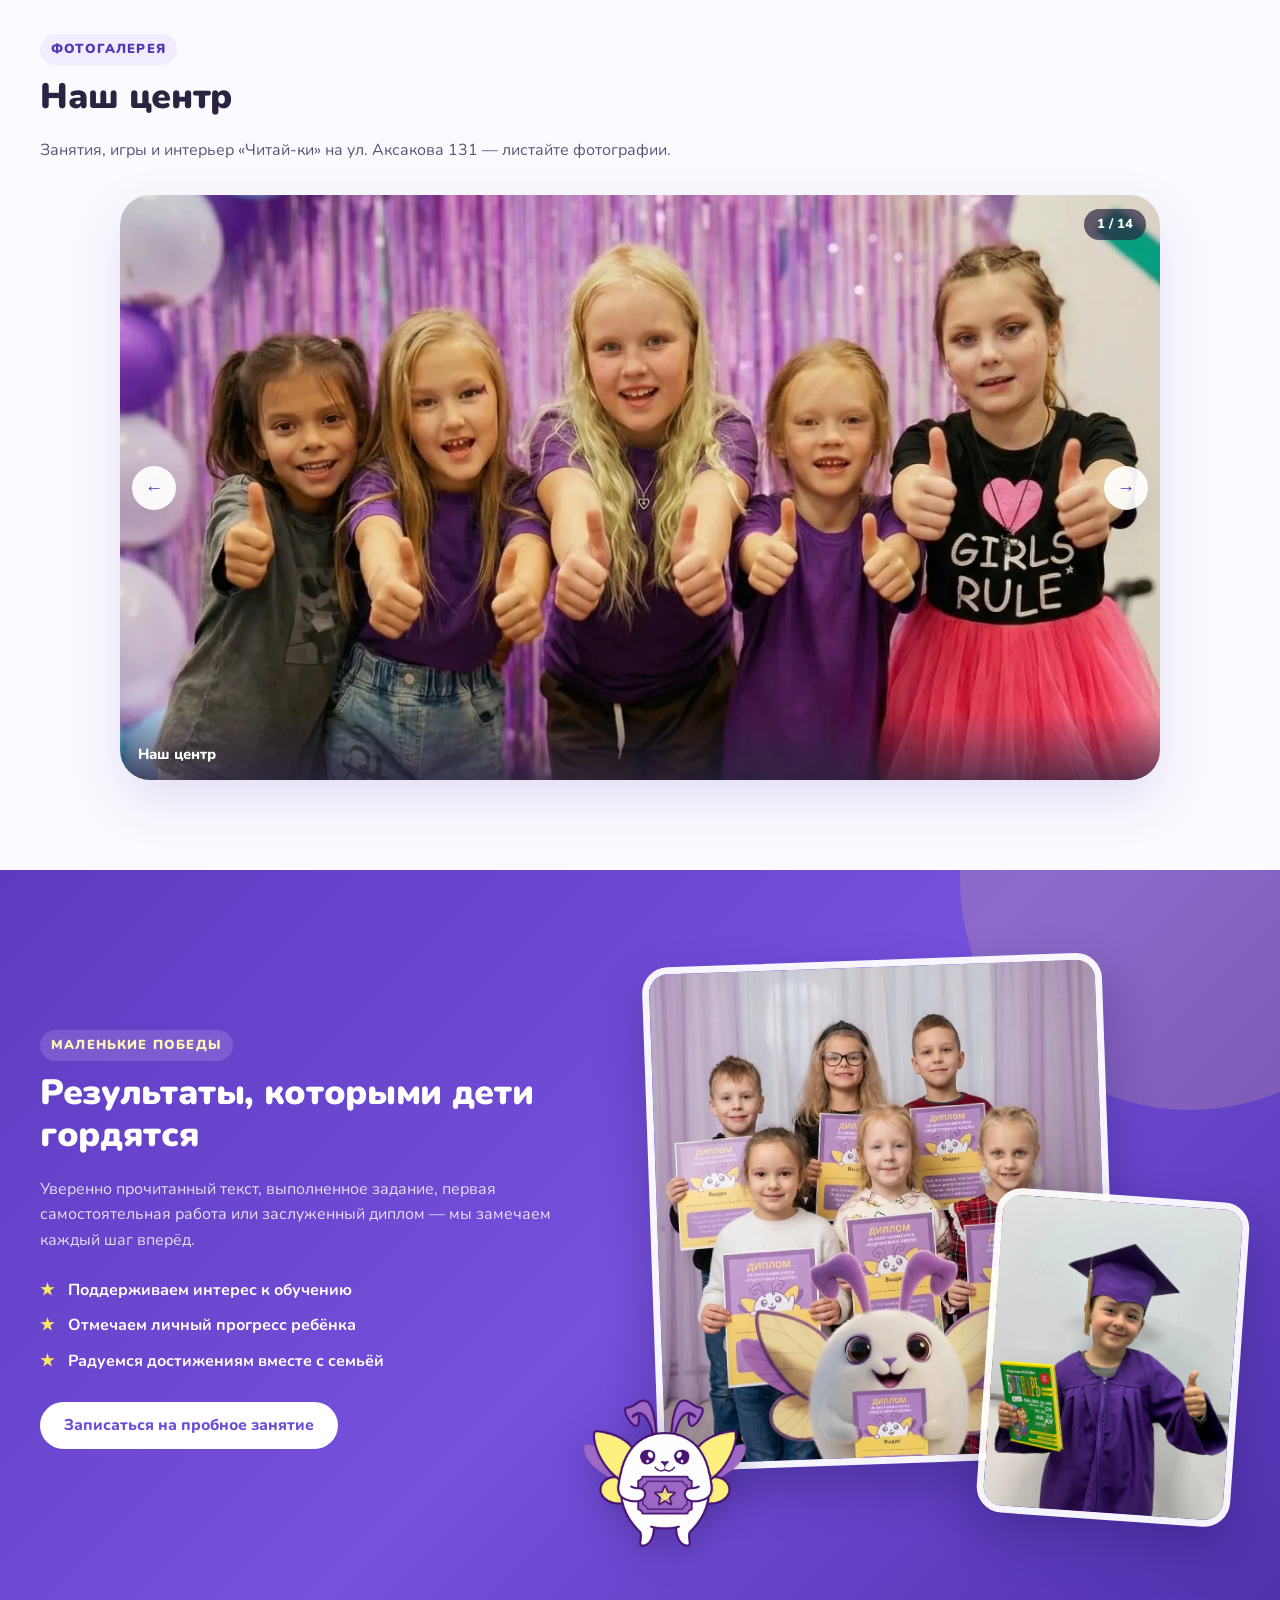
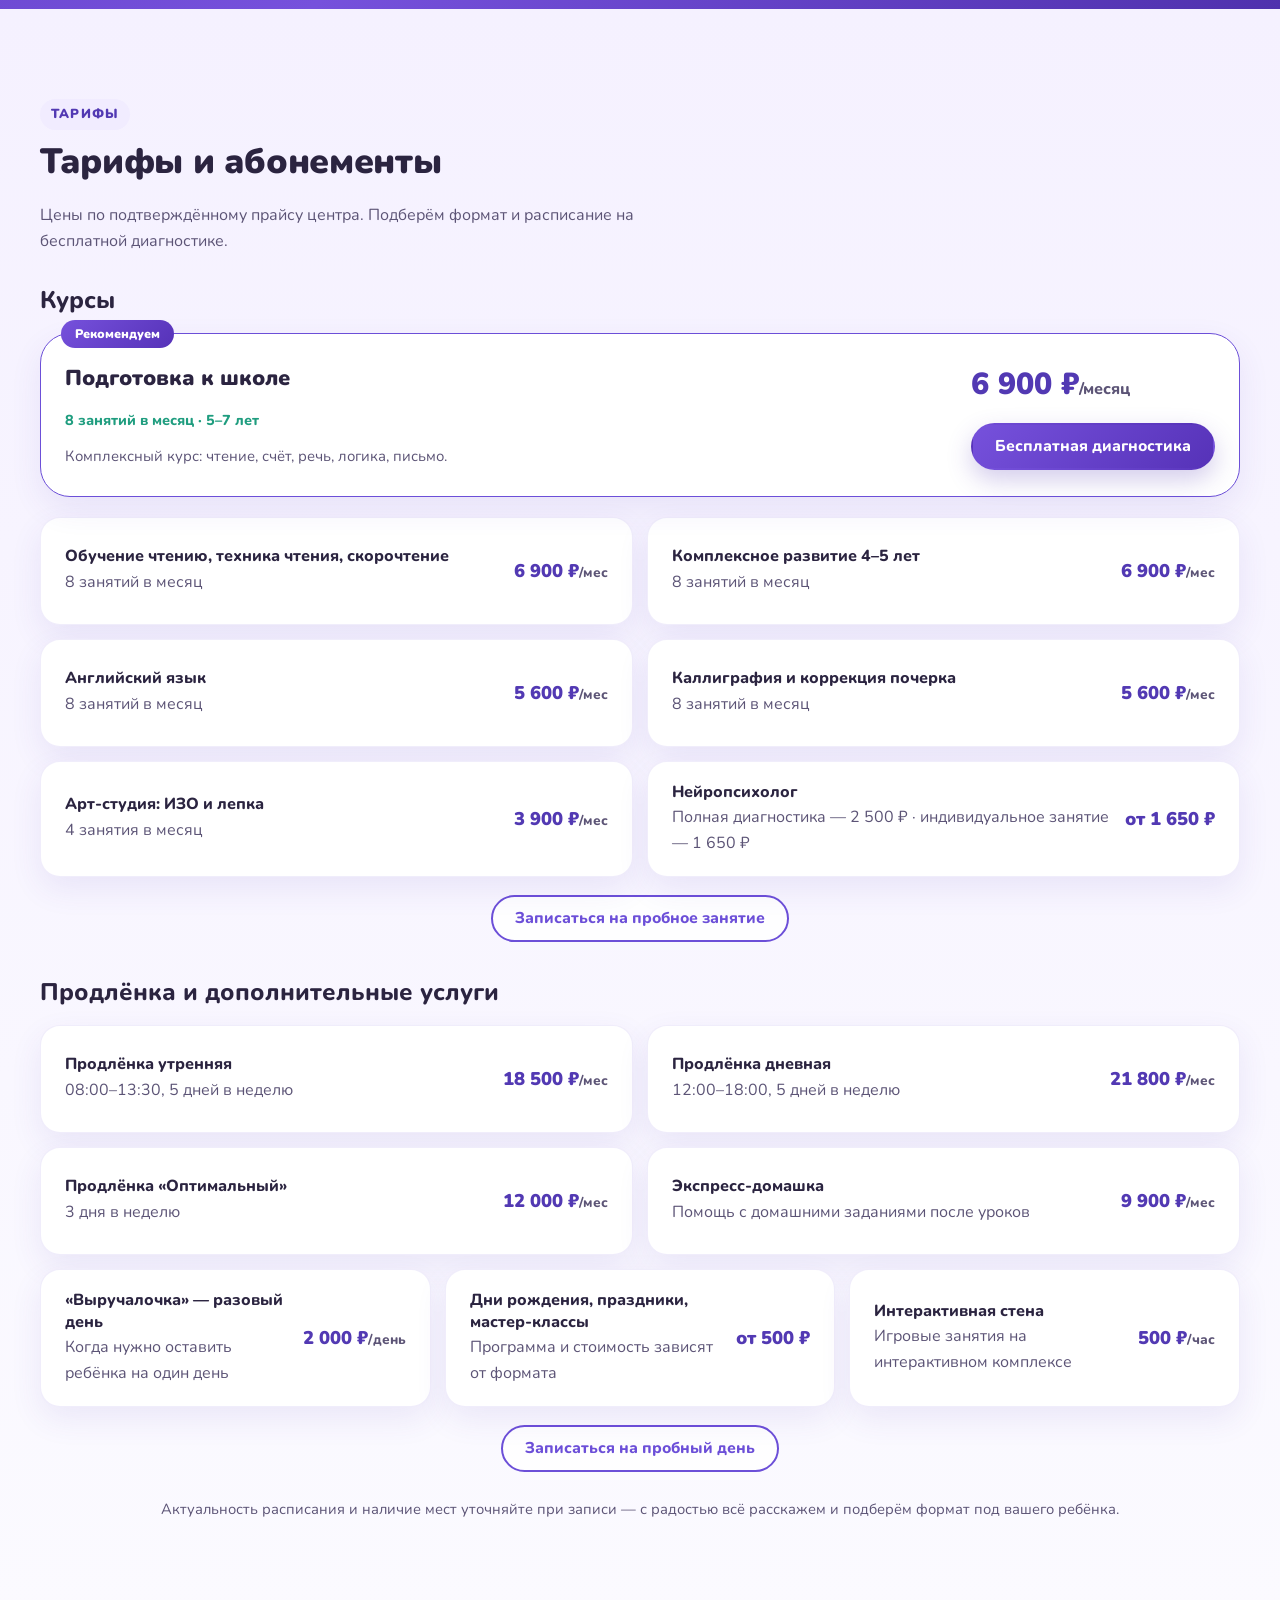
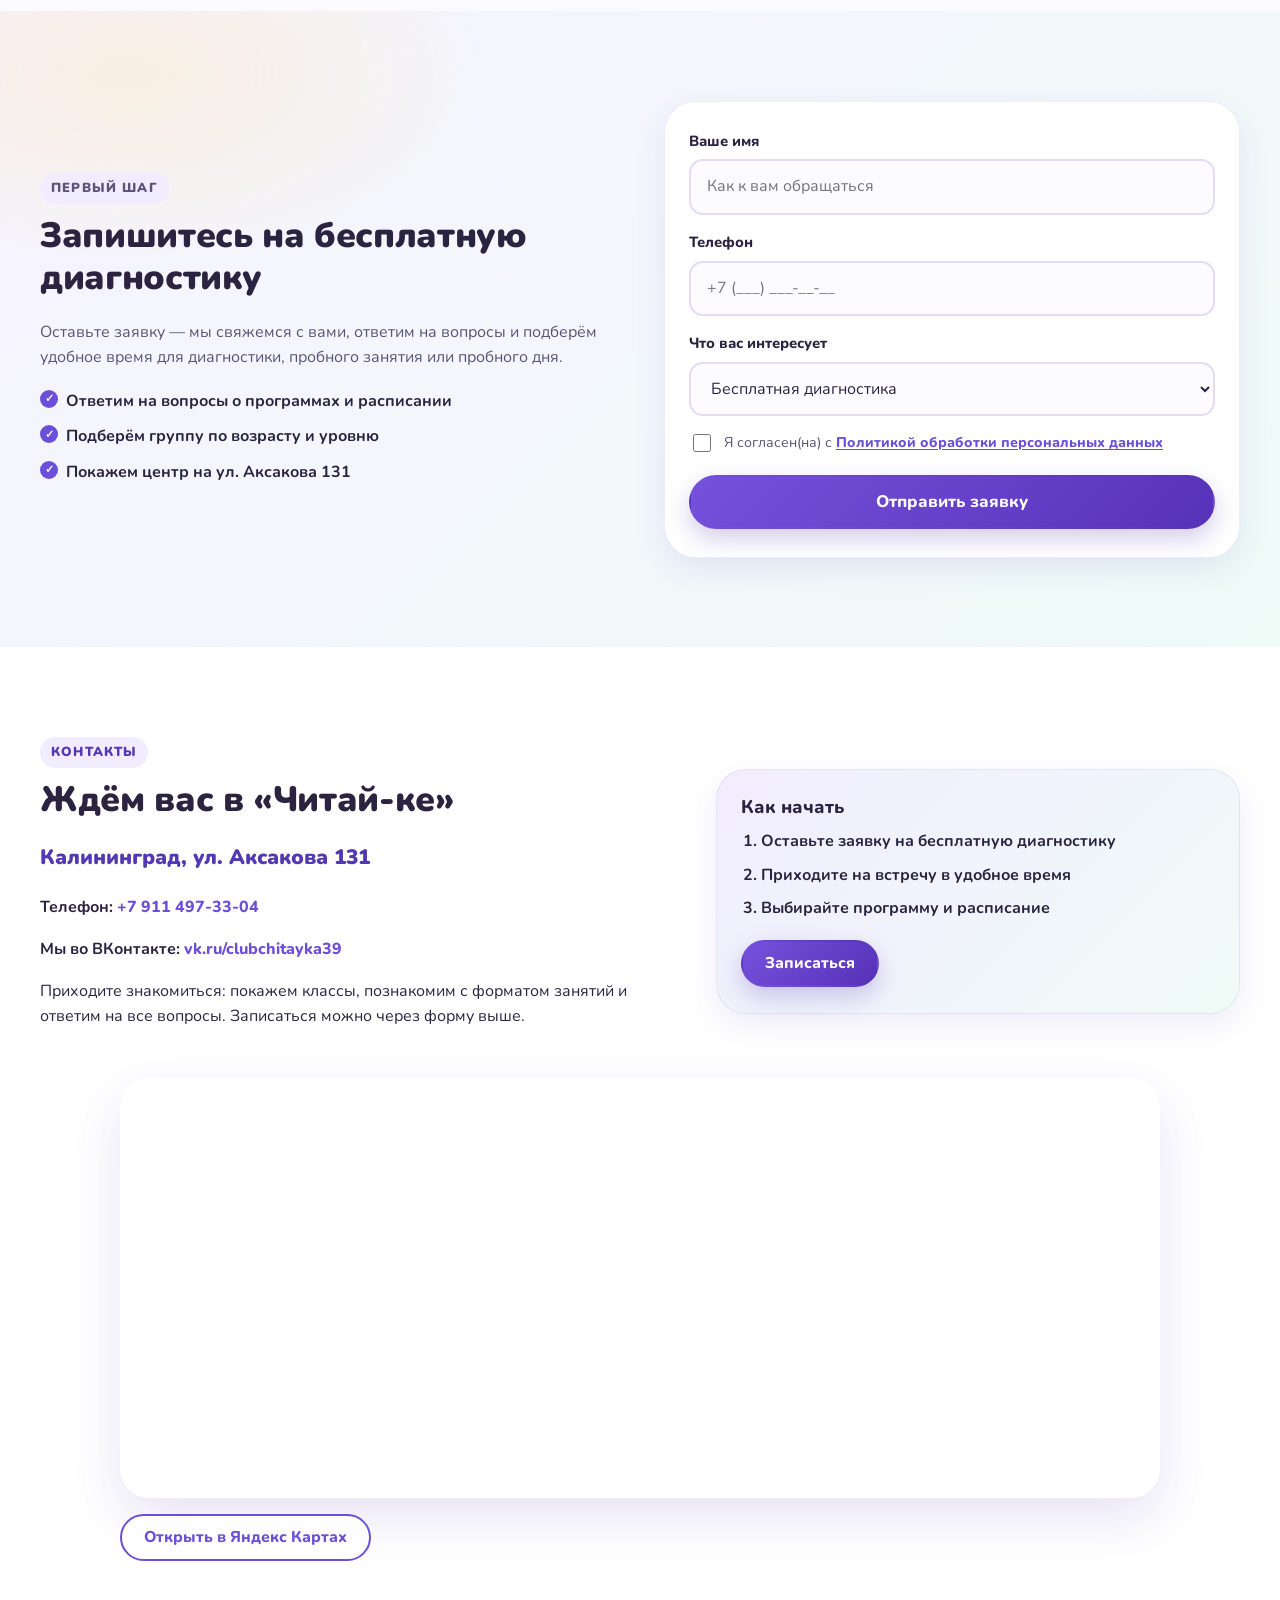
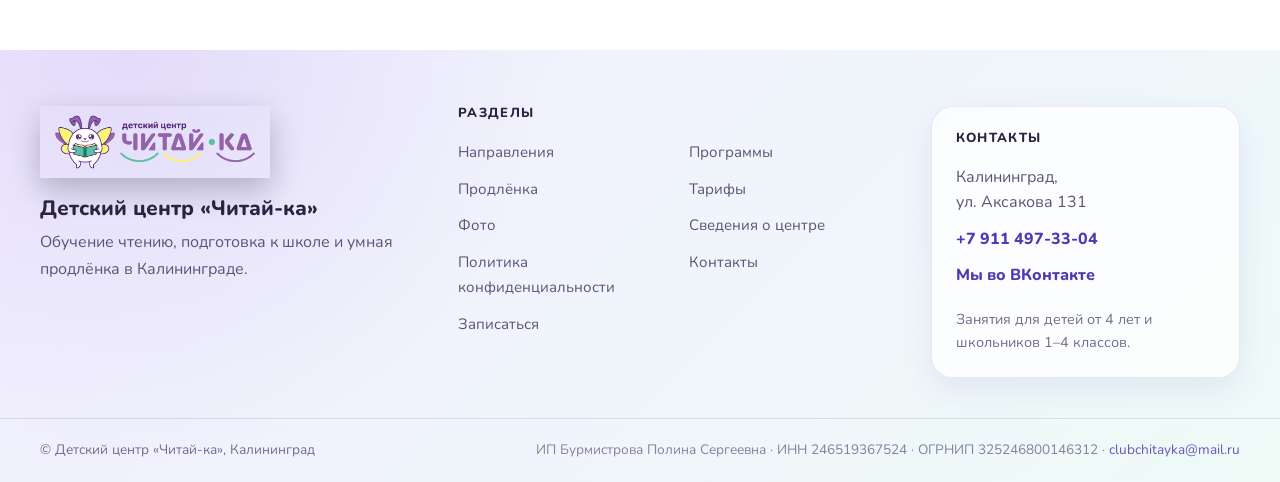
==== commit c09165af: "Fix first-visit CTA layout" ====
--- a/preview/index.html
+++ b/preview/index.html
@@ -9,7 +9,7 @@
 	<link rel="preconnect" href="https://fonts.googleapis.com">
 	<link rel="preconnect" href="https://fonts.gstatic.com" crossorigin>
 	<link href="https://fonts.googleapis.com/css2?family=Nunito:ital,wght@0,400;0,600;0,700;0,800;0,900;1,400&display=swap" rel="stylesheet">
-	<link rel="stylesheet" href="assets/main.css?v=20260820-2">
+	<link rel="stylesheet" href="assets/main.css?v=20260820-3">
 </head>
 <body class="home-page">
 <a class="skip-link" href="#main">К содержимому</a>
--- a/preview/assets/main.css
+++ b/preview/assets/main.css
@@ -2227,8 +2227,13 @@
 
 @media (min-width: 700px) {
 	.journey__path { grid-template-columns: repeat(2,minmax(0,1fr)); }
-	.journey__cta { grid-template-columns: 130px 1fr auto; padding: 24px 28px 24px 150px; }
-	.journey__cta > img { position: absolute; left: 18px; bottom: -24px; display: block; width: 132px; height: auto; }
+	.journey__cta { grid-template-columns: minmax(0,1fr); column-gap: 32px; padding: 28px 28px 28px 175px; }
+	.journey__cta > img { position: absolute; left: 24px; bottom: -32px; display: block; width: 150px; height: auto; }
+	.journey__cta > div { max-width: 640px; }
+}
+
+@media (min-width: 960px) {
+	.journey__cta { grid-template-columns: minmax(0,1fr) auto; padding-left: 190px; }
 }
 @media (min-width: 960px) {
 	.journey__path { grid-template-columns: repeat(4,minmax(0,1fr)); }
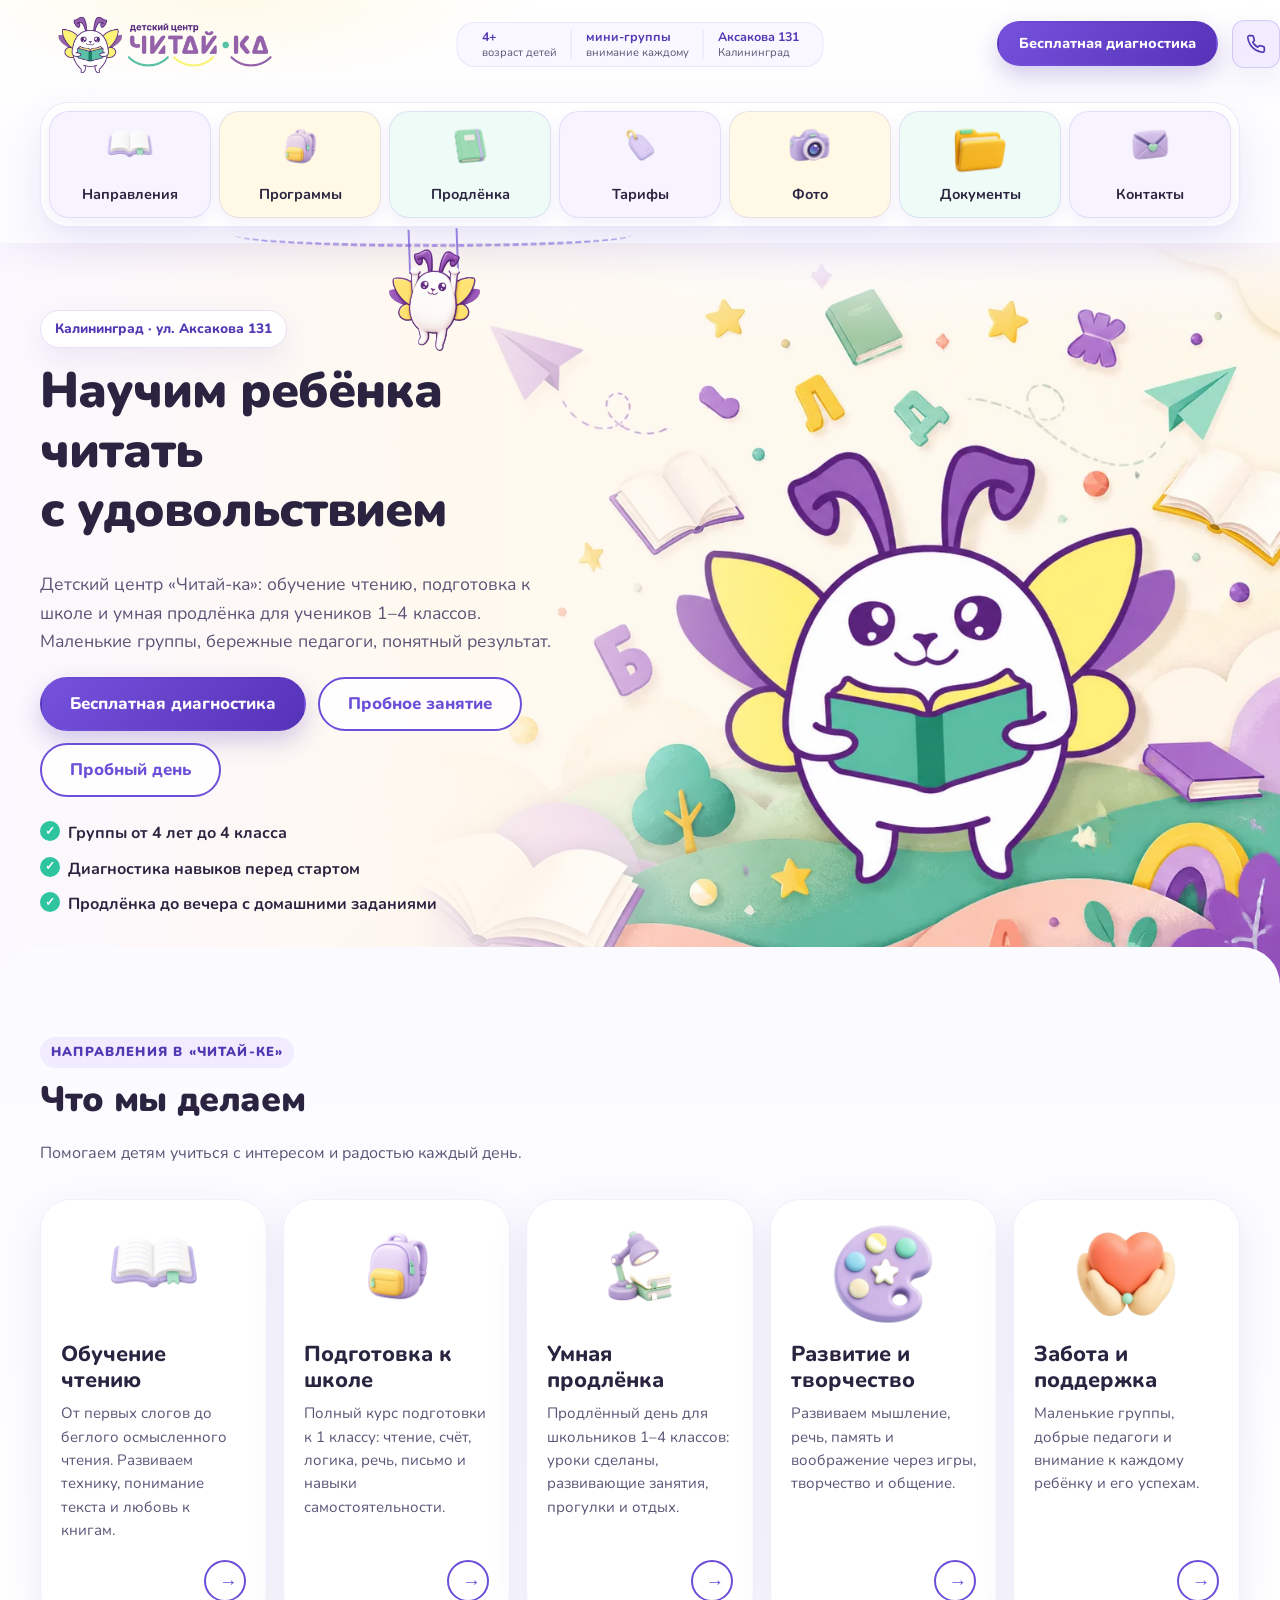
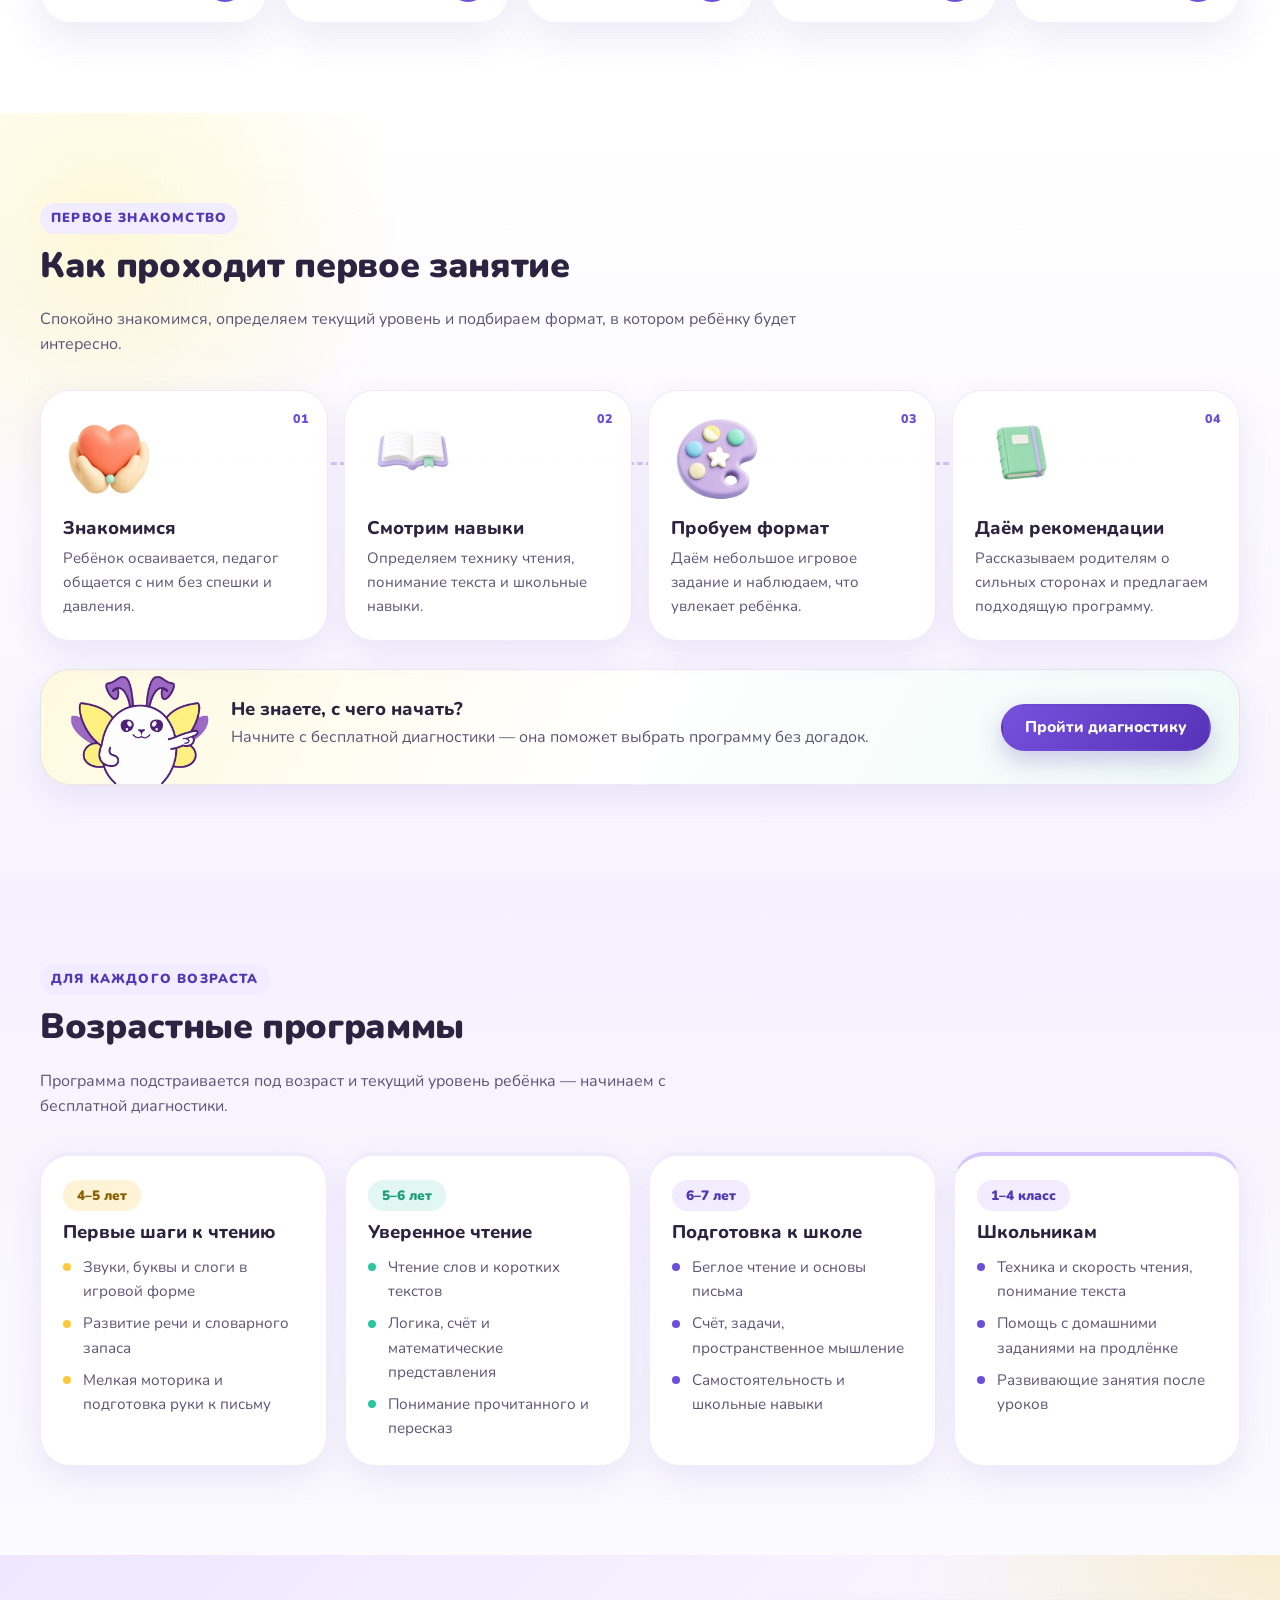
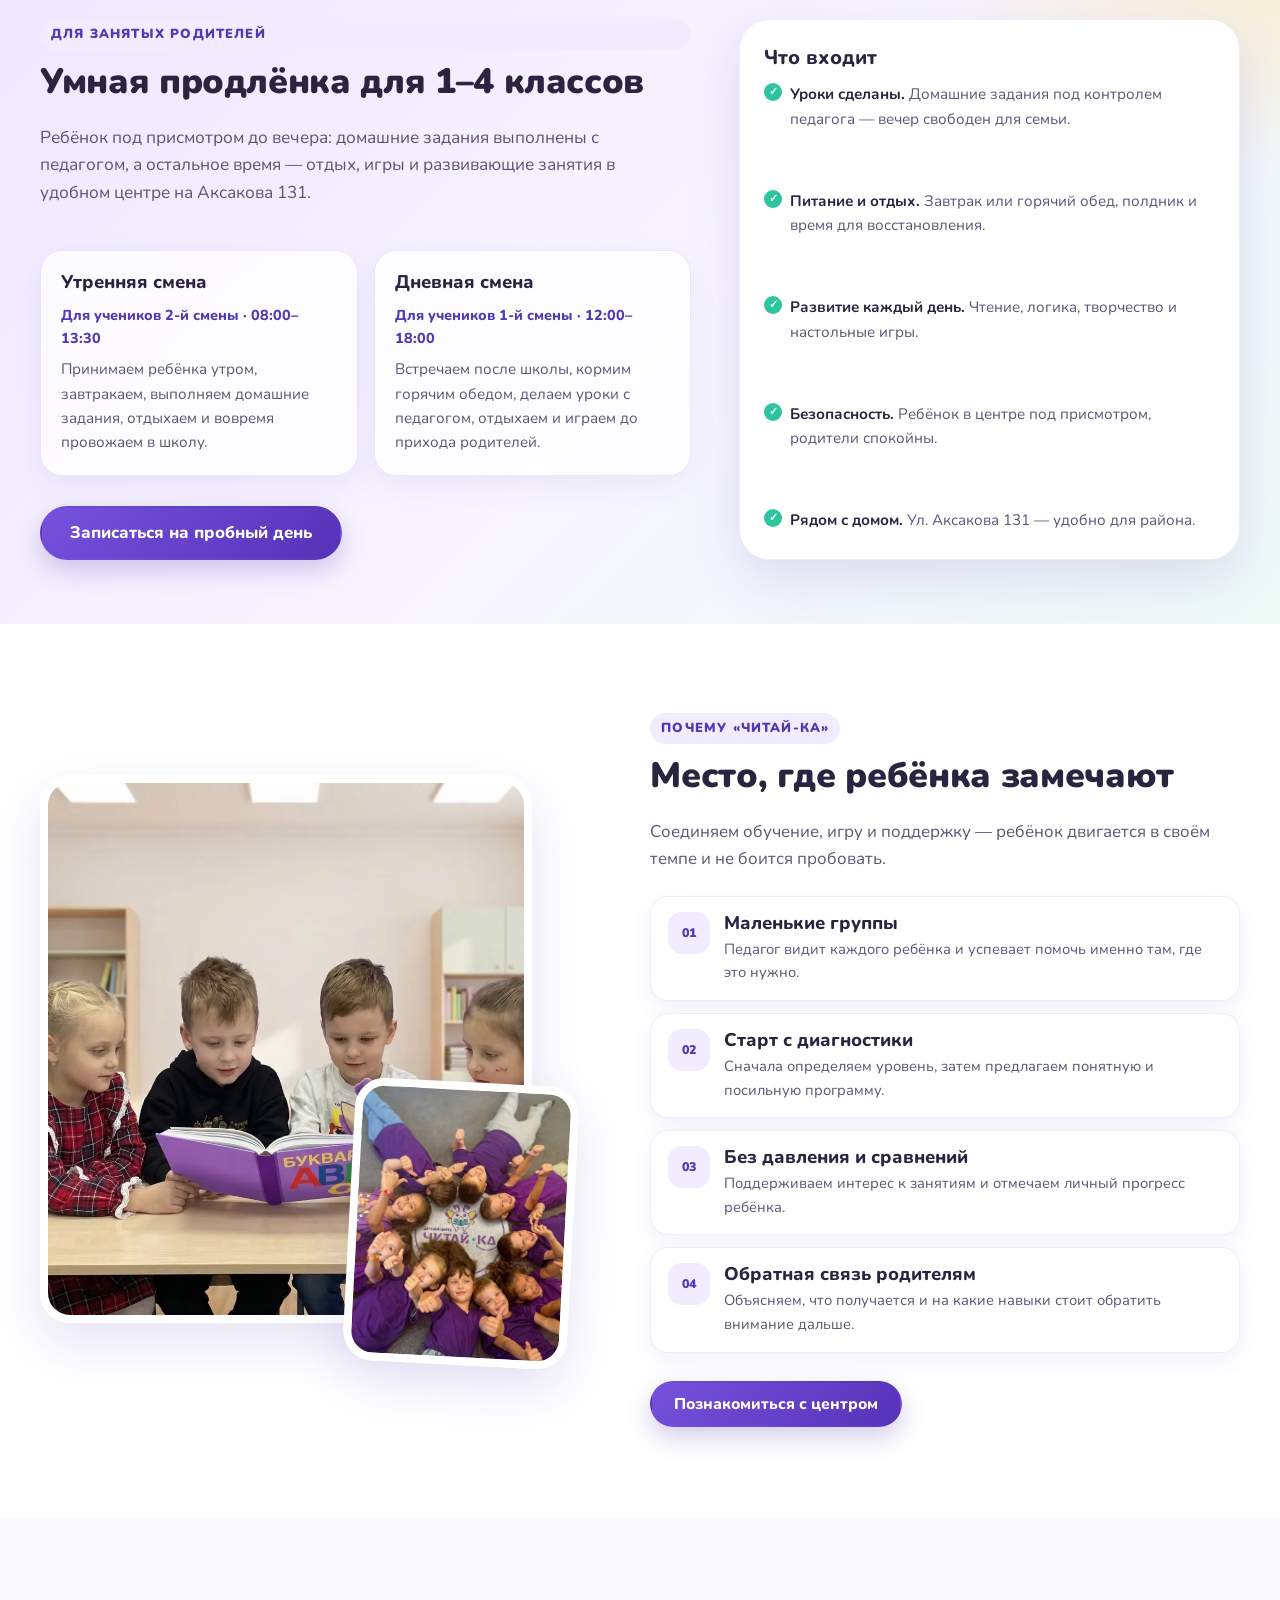
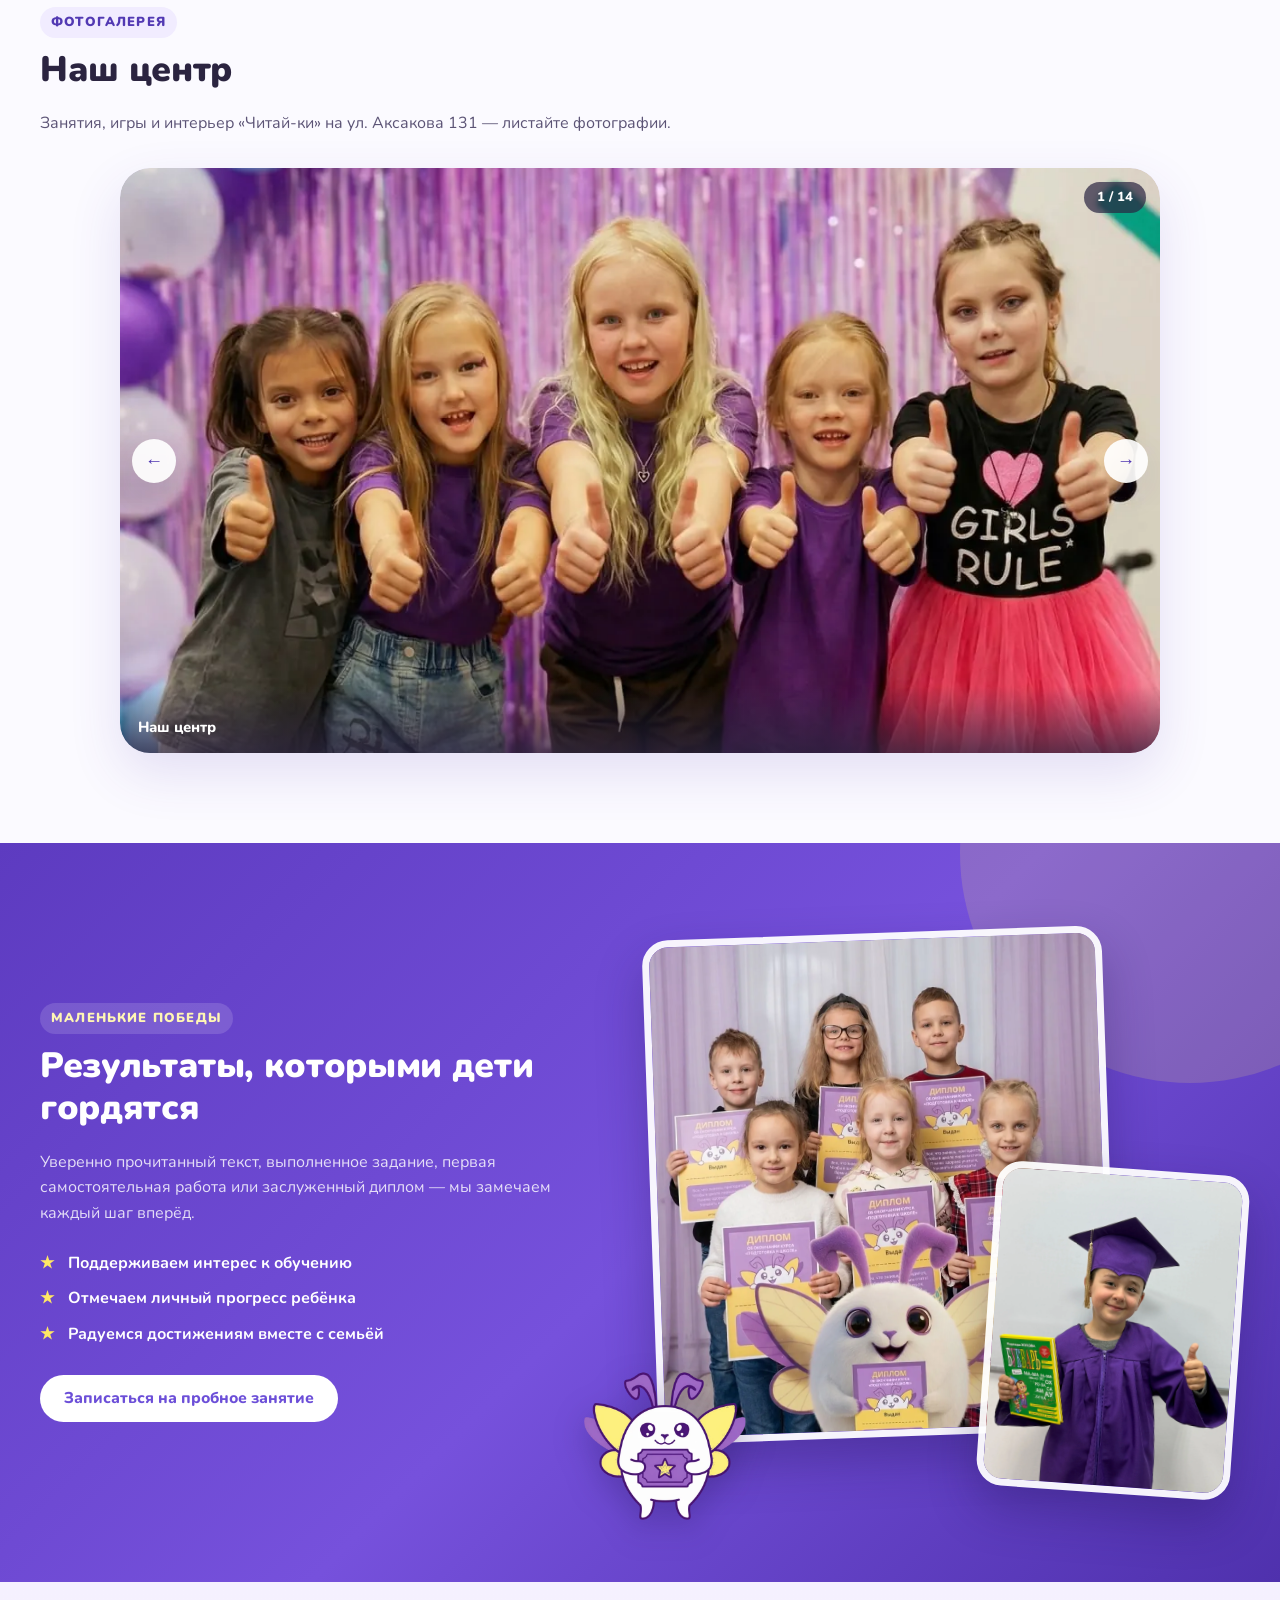
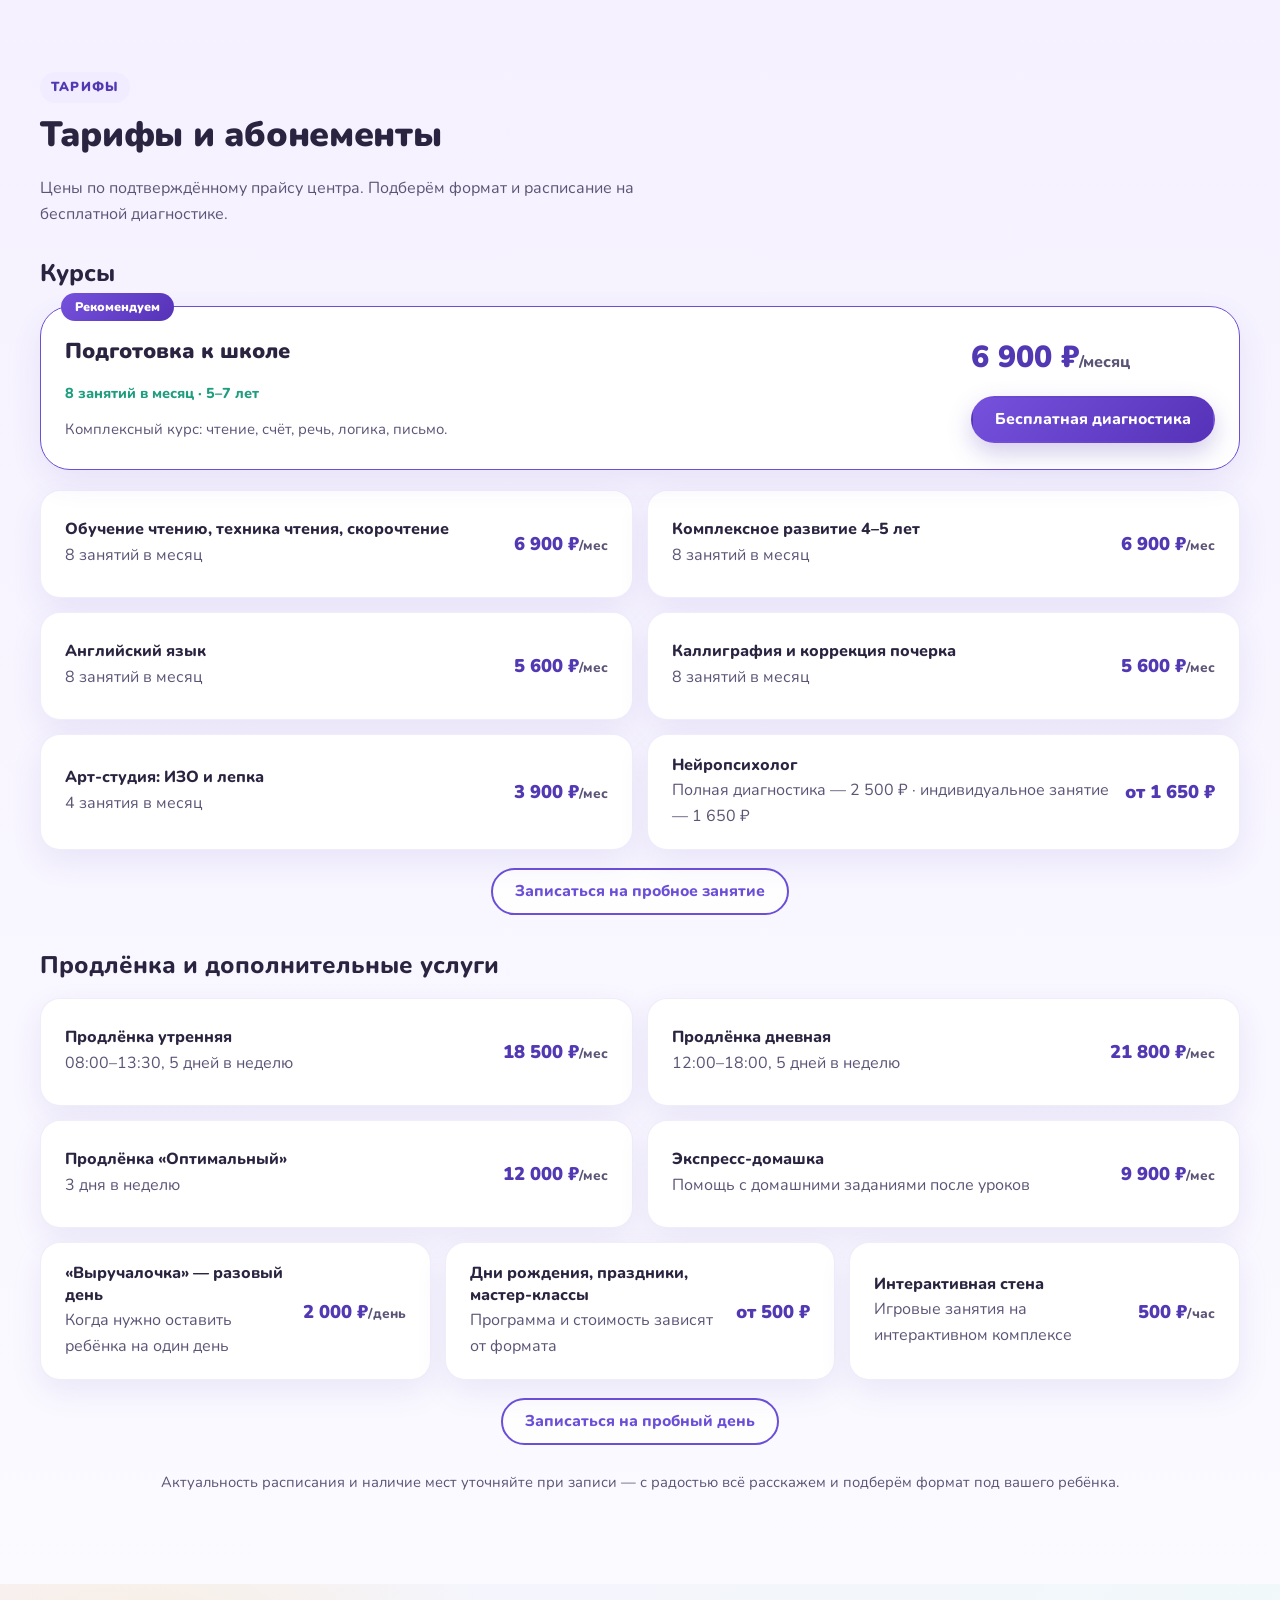
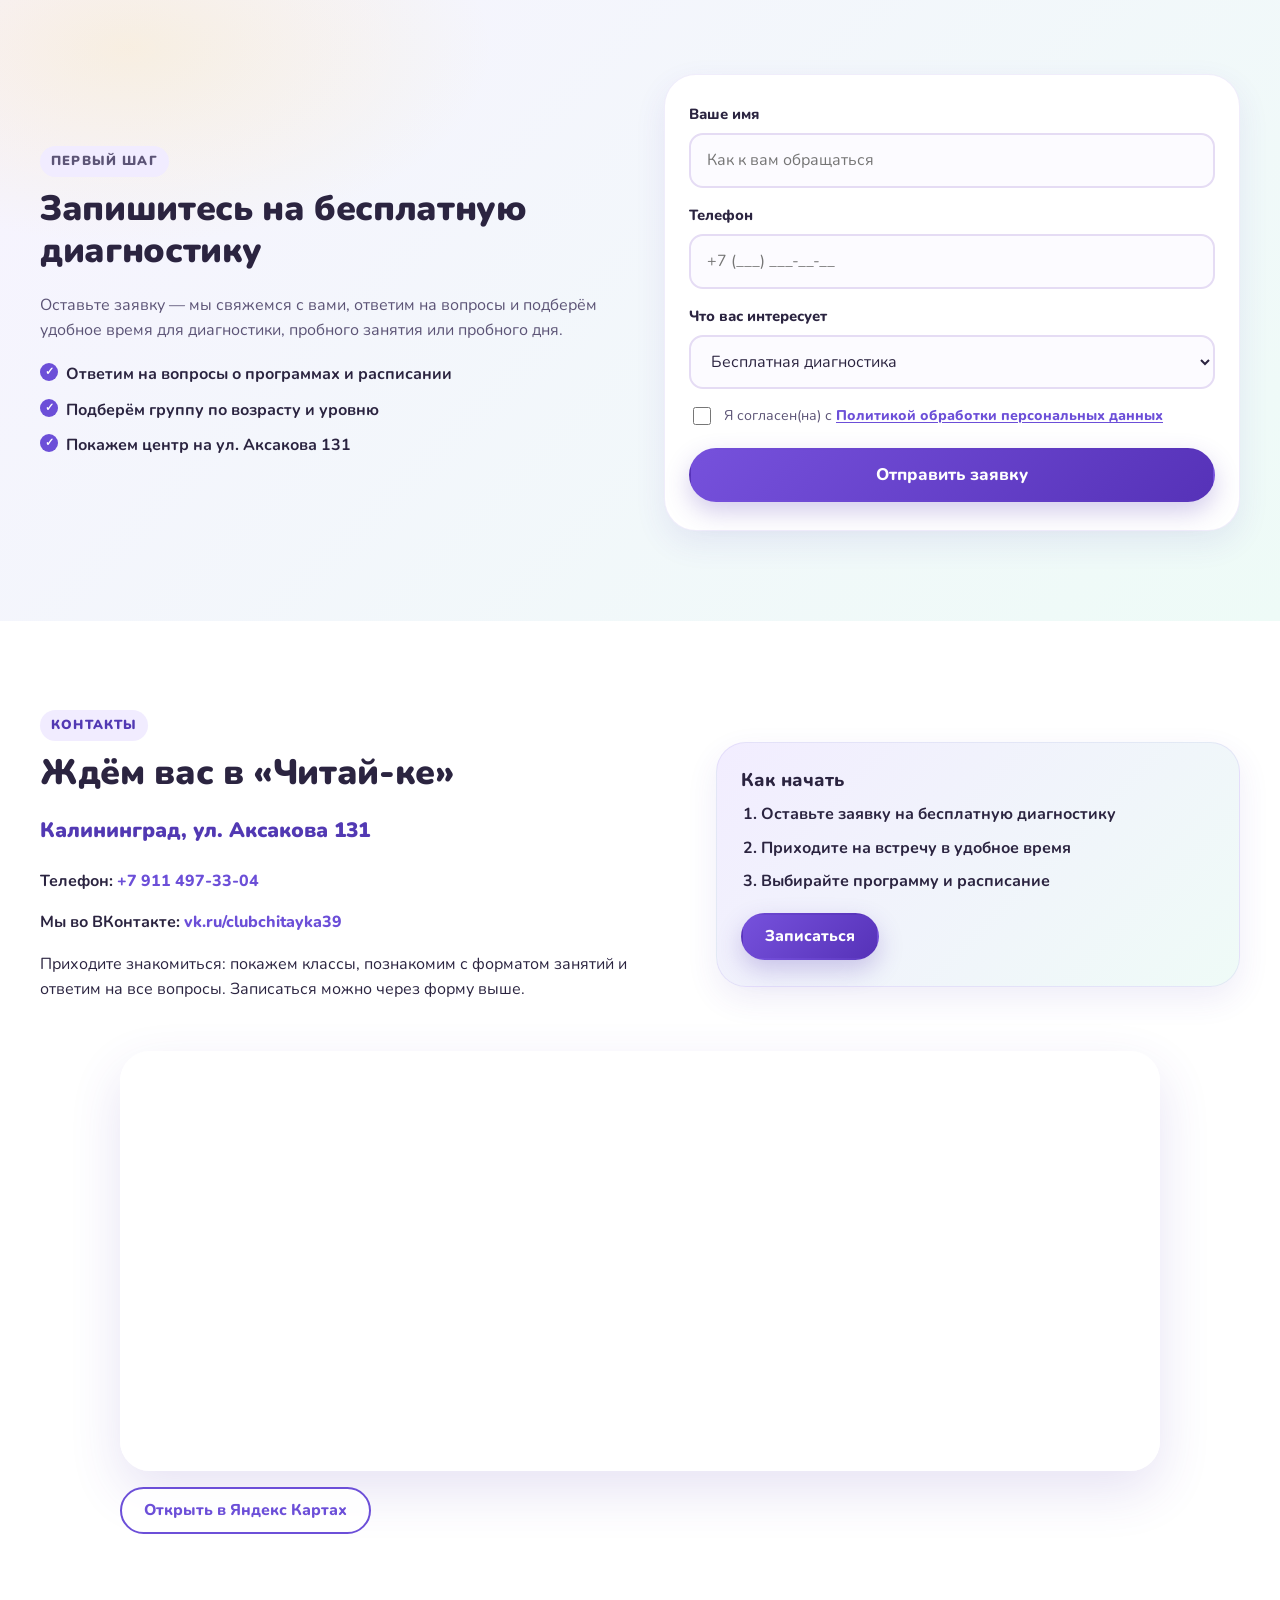
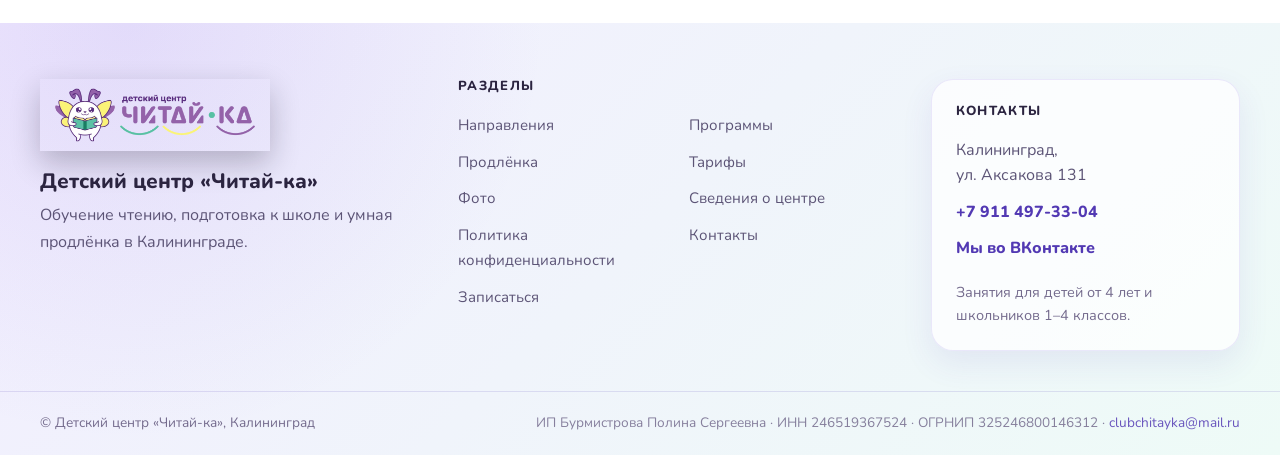
==== commit d65ea8cb: "Unify homepage header composition" ====
--- a/preview/index.html
+++ b/preview/index.html
@@ -9,7 +9,7 @@
 	<link rel="preconnect" href="https://fonts.googleapis.com">
 	<link rel="preconnect" href="https://fonts.gstatic.com" crossorigin>
 	<link href="https://fonts.googleapis.com/css2?family=Nunito:ital,wght@0,400;0,600;0,700;0,800;0,900;1,400&display=swap" rel="stylesheet">
-	<link rel="stylesheet" href="assets/main.css?v=20260820-3">
+	<link rel="stylesheet" href="assets/main.css?v=20260908-1">
 </head>
 <body class="home-page">
 <a class="skip-link" href="#main">К содержимому</a>
@@ -19,6 +19,11 @@
 		<a class="site-header__brand" href="#top" aria-label="Детский центр «Читай-ка» — на главную">
 			<img class="site-header__logo site-header__logo--official" src="assets/brand/logo-official.webp" alt="Детский центр «Читай-ка»" width="780" height="220" decoding="async">
 		</a>
+		<div class="site-header__trust" aria-label="Коротко о центре">
+			<span><b>4+</b> возраст детей</span>
+			<span><b>мини-группы</b> внимание каждому</span>
+			<span><b>Аксакова 131</b> Калининград</span>
+		</div>
 		<a class="site-header__call" href="tel:+79114973304" aria-label="Позвонить в центр «Читай-ка»: +7 911 497-33-04">
 			<svg xmlns="http://www.w3.org/2000/svg" width="20" height="20" viewBox="0 0 24 24" fill="none" stroke="currentColor" stroke-width="2" stroke-linecap="round" stroke-linejoin="round" aria-hidden="true"><path d="M22 16.92v3a2 2 0 0 1-2.18 2 19.79 19.79 0 0 1-8.63-3.07 19.5 19.5 0 0 1-6-6 19.79 19.79 0 0 1-3.07-8.67A2 2 0 0 1 4.11 2h3a2 2 0 0 1 2 1.72 12.84 12.84 0 0 0 .7 2.81 2 2 0 0 1-.45 2.11L8.09 9.91a16 16 0 0 0 6 6l1.27-1.27a2 2 0 0 1 2.11-.45 12.84 12.84 0 0 0 2.81.7A2 2 0 0 1 22 16.92z"/></svg>
 		</a>
--- a/preview/assets/main.css
+++ b/preview/assets/main.css
@@ -204,6 +204,10 @@
 	align-items: center;
 }
 
+.site-header__trust {
+	display: none;
+}
+
 .site-header__logo {
 	height: 44px;
 	width: auto;
@@ -1291,6 +1295,43 @@
 		flex: 0 0 auto;
 	}
 
+	/* Внутренние страницы: компактная строка без выхода CTA и телефона
+	   за пределы контейнера на ноутбуках и небольших десктопах. */
+	body:not(.home-page) .site-header__inner {
+		gap: 10px;
+	}
+
+	body:not(.home-page) .site-header__brand {
+		flex: 0 1 190px;
+		min-width: 150px;
+	}
+
+	body:not(.home-page) .site-header__logo--official {
+		width: 100%;
+		max-width: 190px;
+	}
+
+	body:not(.home-page) .site-header__nav {
+		gap: 8px;
+		min-width: 0;
+	}
+
+	body:not(.home-page) .site-header__nav ul {
+		min-width: 0;
+	}
+
+	body:not(.home-page) .site-header__nav a:not(.btn) {
+		padding-inline: 6px;
+		font-size: 0.86rem;
+		white-space: nowrap;
+	}
+
+	body:not(.home-page) .site-header__cta {
+		flex: 0 0 auto;
+		padding-inline: 14px;
+		white-space: nowrap;
+	}
+
 	.hero {
 		display: flex;
 		align-items: center;
@@ -1471,6 +1512,62 @@
 		padding: 10px 16px;
 		font-size: 0.9rem;
 		white-space: nowrap;
+	}
+}
+
+@media (min-width: 1400px) {
+	body:not(.home-page) .site-header__brand {
+		flex-basis: 230px;
+	}
+
+	body:not(.home-page) .site-header__logo--official {
+		max-width: 230px;
+	}
+
+	body:not(.home-page) .site-header__nav {
+		gap: 14px;
+	}
+}
+
+@media (min-width: 960px) and (max-width: 1099px) {
+	body:not(.home-page) .site-header__toggle {
+		display: inline-flex;
+		order: 6;
+	}
+
+	body:not(.home-page) .site-header__call {
+		order: 5;
+		margin-left: auto;
+	}
+
+	body:not(.home-page) .site-header__nav {
+		position: absolute;
+		top: 72px;
+		left: 0;
+		right: 0;
+		display: none;
+		flex-direction: column;
+		align-items: stretch;
+		gap: 12px;
+		margin: 0;
+		padding: 18px 20px 22px;
+		background: var(--white);
+		border-bottom: 1px solid var(--line);
+		box-shadow: var(--shadow);
+	}
+
+	body:not(.home-page) .site-header__nav.is-open {
+		display: flex;
+	}
+
+	body:not(.home-page) .site-header__nav ul {
+		flex-direction: column;
+		gap: 4px;
+	}
+
+	body:not(.home-page) .site-header__nav a:not(.btn) {
+		padding: 10px 6px;
+		font-size: 0.95rem;
 	}
 }
 
@@ -1796,23 +1893,24 @@
 @media (min-width: 960px) {
 	.home-page .site-header {
 		position: relative;
-		padding: 22px 0 20px;
+		padding: 14px 0 16px;
 		border-bottom: 0;
+		background: radial-gradient(420px 120px at 18% 0%, rgba(255, 236, 174, 0.28), transparent 72%), linear-gradient(180deg, #fff 0%, #fcfbff 100%);
 	}
 
 	.home-page .site-header__inner {
 		position: relative;
 		flex-wrap: wrap;
-		align-items: flex-start;
+		align-items: center;
 		min-height: 0;
 	}
 
 	.home-page .site-header__brand {
-		min-height: 66px;
+		min-height: 60px;
 	}
 
 	.home-page .site-header__logo {
-		height: 68px;
+		height: 62px;
 	}
 
 	.home-page .site-header__brand-copy {
@@ -1829,8 +1927,8 @@
 
 	.home-page .site-header__call {
 		position: absolute;
-		top: 10px;
-		right: 42px;
+		top: 6px;
+		right: 0;
 		width: 48px;
 		height: 48px;
 		border: 1px solid rgba(108, 79, 216, 0.22);
@@ -1842,7 +1940,7 @@
 		order: 10;
 		display: block;
 		width: 100%;
-		margin: 18px 0 0;
+		margin: 10px 0 0;
 		padding: 0;
 		border: 0;
 		box-shadow: none;
@@ -1852,7 +1950,13 @@
 	.home-page .site-header__nav ul {
 		display: grid;
 		grid-template-columns: repeat(7, minmax(0, 1fr));
-		gap: 12px;
+		gap: 8px;
+		padding: 8px;
+		background: rgba(255, 255, 255, 0.84);
+		border: 1px solid rgba(108, 79, 216, 0.12);
+		border-radius: 28px;
+		box-shadow: 0 16px 42px rgba(82, 57, 179, 0.10);
+		backdrop-filter: blur(12px);
 	}
 
 	.home-page .site-header__nav a.nav-card {
@@ -1861,12 +1965,12 @@
 		justify-content: center;
 		align-items: center;
 		gap: 4px;
-		min-height: 126px;
-		padding: 12px 8px 14px;
-		border: 1px solid rgba(108, 79, 216, 0.18);
-		border-radius: 22px;
-		box-shadow: 0 10px 24px rgba(82, 57, 179, 0.10);
-		font-size: 0.93rem;
+		min-height: 102px;
+		padding: 9px 8px 11px;
+		border: 1px solid rgba(108, 79, 216, 0.14);
+		border-radius: 20px;
+		box-shadow: 0 6px 16px rgba(82, 57, 179, 0.07);
+		font-size: 0.9rem;
 		text-align: center;
 		transition: transform 0.18s ease, box-shadow 0.18s ease;
 	}
@@ -1881,8 +1985,8 @@
 		position: absolute;
 		z-index: 4;
 		left: 34%;
-		bottom: -174px;
-		width: 144px;
+		bottom: -148px;
+		width: 122px;
 		pointer-events: none;
 		transform: translateX(-50%) rotate(-2deg);
 	}
@@ -1893,8 +1997,8 @@
 		z-index: -1;
 		top: 0;
 		left: 50%;
-		width: clamp(360px, 32vw, 520px);
-		height: 28px;
+		width: clamp(340px, 31vw, 480px);
+		height: 24px;
 		border-bottom: 3px dashed rgba(108, 79, 216, 0.56);
 		border-radius: 50%;
 		transform: translateX(-50%) rotate(2deg);
@@ -1904,10 +2008,10 @@
 		content: "";
 		position: absolute;
 		z-index: 1;
-		top: 8px;
+		top: 6px;
 		left: 50%;
-		width: 58px;
-		height: 52px;
+		width: 50px;
+		height: 44px;
 		border-left: 2px solid rgba(108, 79, 216, 0.68);
 		border-right: 2px solid rgba(108, 79, 216, 0.68);
 		transform: translateX(-50%);
@@ -1922,8 +2026,8 @@
 	}
 
 	.home-page .nav-card img {
-		width: 66px;
-		height: 66px;
+		width: 58px;
+		height: 58px;
 	}
 
 	.home-page .nav-card--lavender { background: #f8f4ff; }
@@ -1932,9 +2036,9 @@
 
 	.home-page .site-header__cta {
 		position: absolute;
-		top: 12px;
-		right: 108px;
-		padding: 13px 22px;
+		top: 7px;
+		right: 62px;
+		padding: 12px 20px;
 	}
 
 	.home-page .hero {
@@ -1947,6 +2051,18 @@
 
 	.home-page .hero__content {
 		max-width: 610px;
+	}
+
+	.home-page .hero::before {
+		content: "";
+		position: absolute;
+		z-index: 1;
+		top: 0;
+		left: 0;
+		right: 0;
+		height: 96px;
+		background: linear-gradient(180deg, rgba(252, 251, 255, 0.88), rgba(252, 251, 255, 0));
+		pointer-events: none;
 	}
 
 	.home-page .directions {
@@ -1962,6 +2078,40 @@
 
 	.home-page .dir-card {
 		min-height: 365px;
+	}
+}
+
+@media (min-width: 1200px) {
+	.home-page .site-header__trust {
+		position: absolute;
+		top: 8px;
+		left: 50%;
+		display: flex;
+		align-items: center;
+		padding: 7px 10px;
+		background: rgba(248, 245, 255, 0.8);
+		border: 1px solid rgba(108, 79, 216, 0.10);
+		border-radius: 18px;
+		transform: translateX(-50%);
+	}
+
+	.home-page .site-header__trust span {
+		display: grid;
+		gap: 1px;
+		padding: 0 14px;
+		font-size: 0.7rem;
+		line-height: 1.2;
+		color: var(--ink-soft);
+		white-space: nowrap;
+	}
+
+	.home-page .site-header__trust span + span {
+		border-left: 1px solid rgba(108, 79, 216, 0.13);
+	}
+
+	.home-page .site-header__trust b {
+		font-size: 0.78rem;
+		color: var(--purple-dark);
 	}
 }
 
